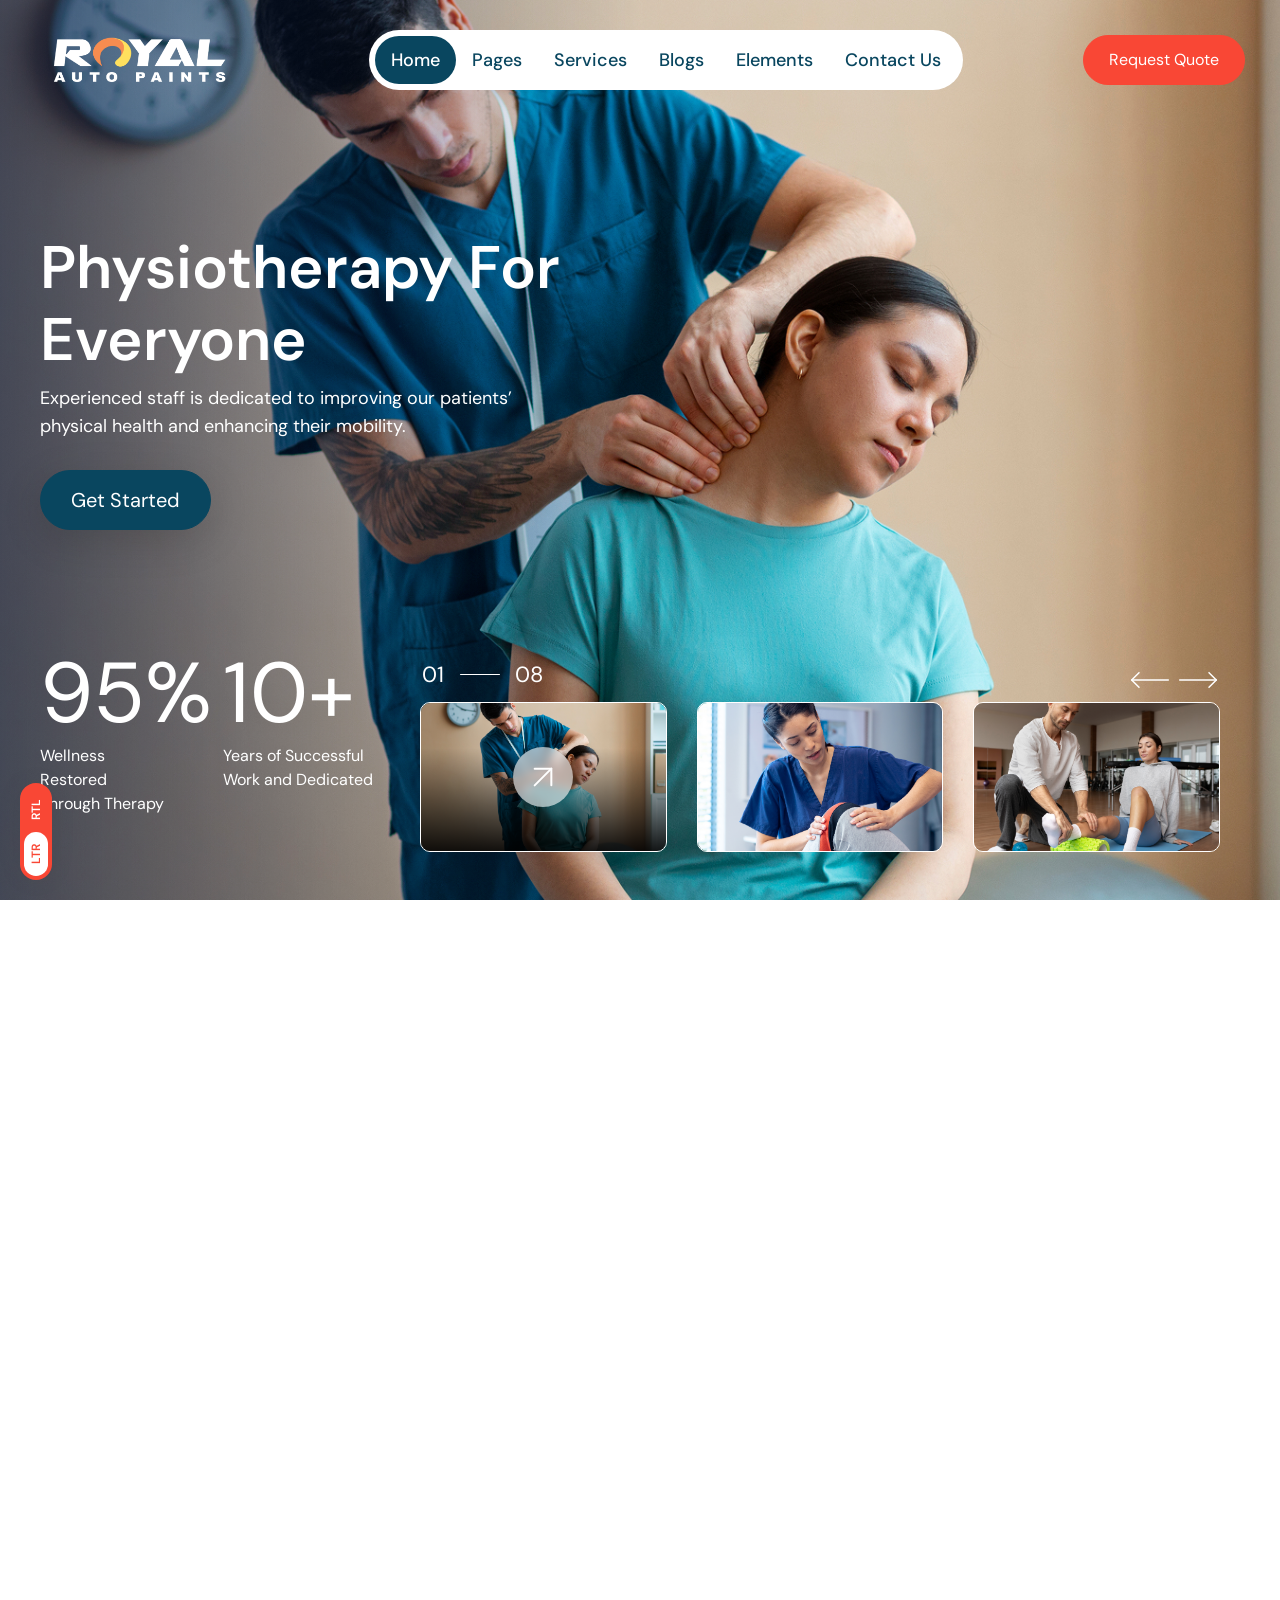
==== index.html @ b83e824a "1st" ====
<!DOCTYPE html><html lang="en" data-theme-color="skin-10"><head>

	<!-- Character Encoding -->
	<meta charset="utf-8">

	<!-- Responsive Design -->
	<meta name="viewport" content="width=device-width, initial-scale=1.0">

	<!-- Title -->
	<title>ClinicMaster - Physiotherapy &amp; Rehabilitation Tailwind CSS Template + RTL | DexignZone</title>

	<!-- SEO Meta Tags -->
	<meta name="description" content="ClinicMaster is a responsive Tailwind CSS template for physiotherapy clinics, rehabilitation centers, sports injury treatment and physical therapy websites. Includes RTL support, appointment booking, SEO optimization and modern UI.">
	<meta name="keywords" content="physiotherapy template, physical therapy website, rehabilitation clinic template, sports injury clinic, physiotherapist website, pain management website, orthopedic rehabilitation, manual therapy template, wellness clinic template, Tailwind CSS template, healthcare template, RTL template, Arabic website, Hebrew website, SEO friendly">
	<meta name="author" content="DexignZone">
	<meta name="robots" content="index, follow">

	<!-- CANONICAL URL -->
	<link rel="canonical" href="https://clinicmaster.dexignzone.com/tailwind/physiotherapy/index.html">

	<!-- FAVICONS ICON -->
	<link rel="icon" type="image/png" href="images/favicon.png">

	<meta property="og:title" content="ClinicMaster - Physiotherapy &amp; Rehabilitation Tailwind CSS Template + RTL | DexignZone">
	<meta property="og:description" content="ClinicMaster is a responsive Tailwind CSS template for physiotherapy clinics, rehabilitation centers, sports injury treatment and physical therapy websites. Includes RTL support, appointment booking, SEO optimization and modern UI.">
	<meta property="og:type" content="website">
	<meta property="og:image" content="images/social-image.png">
	<meta property="og:url" content="https://clinicmaster.dexignzone.com/tailwind/physiotherapy">
	<meta property="og:site_name" content="ClinicMaster">

	<!-- Twitter Card -->
	<meta name="twitter:card" content="summary_large_image">
	<meta name="twitter:title" content="ClinicMaster - Physiotherapy &amp; Rehabilitation Tailwind CSS Template + RTL | DexignZone">
	<meta name="twitter:description" content="ClinicMaster is a responsive Tailwind CSS template for physiotherapy clinics, rehabilitation centers, sports injury treatment and physical therapy websites. Includes RTL support, appointment booking, SEO optimization and modern UI.">
	<meta name="twitter:image" content="images/social-image.png">

	<!-- IE Compatibility -->
	<meta http-equiv="X-UA-Compatible" content="IE=edge">

	<meta name="format-detection" content="telephone=no">

	<link rel="stylesheet" type="text/css" href="css/all.min.css">
	<link rel="stylesheet" type="text/css" href="css/flaticon.css">
	<link rel="stylesheet" type="text/css" href="css/iconfont.css">
	<link rel="stylesheet" type="text/css" href="css/swiper-bundle.min.css">
	
<link rel="preconnect" href="https://fonts.googleapis.com">
	<link rel="preconnect" href="https://fonts.gstatic.com" crossorigin="">
	<link href="https://fonts.googleapis.com/css2?family=Poppins:ital,wght@0,100;0,200;0,300;0,400;0,500;0,600;0,700;0,800;0,900;1,100;1,200;1,300;1,400;1,500;1,600;1,700;1,800;1,900&amp;display=swap" rel="stylesheet">
	
	<!-- Custom Stylesheet -->
	<link rel="stylesheet" type="text/css" href="css/style.css">
	
</head>	
<body id="bg" data-typography="typography_1">
<div class="page-wraper">


	<div class="w-screen h-screen relative preloader">
		<div class="size-full text-center content-center fixed top-0 z-9999 ltr:left-0 rtl:right-0 bg-[#09465F] site-name">
			<span class="lg:text-8xl sm:text-6xl text-4xl font-extrabold text-white uppercase overflow-x-hidden tracking-wider">ROYAL AUTO PAINTS</span>
		</div>
		<div class="bg-transparent fixed top-0 ltr:left-0 rtl:right-0 size-full z-99999 flex preloader-gutters">
			<div class="w-[12.5%] h-full bg-transparent relative bar">
				<div class="absolute top-0 ltr:left-0 rtl:right-0 w-0 h-full bg-white inner-bar"></div>
			</div>
			<div class="w-[12.5%] h-full bg-transparent relative bar">
				<div class="absolute top-0 ltr:left-0 rtl:right-0 w-0 h-full bg-white inner-bar"></div>
			</div>
			<div class="w-[12.5%] h-full bg-transparent relative bar">
				<div class="absolute top-0 ltr:left-0 rtl:right-0 w-0 h-full bg-white inner-bar"></div>
			</div>
			<div class="w-[12.5%] h-full bg-transparent relative bar">
				<div class="absolute top-0 ltr:left-0 rtl:right-0 w-0 h-full bg-white inner-bar"></div>
			</div>
			<div class="w-[12.5%] h-full bg-transparent relative bar">
				<div class="absolute top-0 ltr:left-0 rtl:right-0 w-0 h-full bg-white inner-bar"></div>
			</div>
			<div class="w-[12.5%] h-full bg-transparent relative bar">
				<div class="absolute top-0 ltr:left-0 rtl:right-0 w-0 h-full bg-white inner-bar"></div>
			</div>
			<div class="w-[12.5%] h-full bg-transparent relative bar">
				<div class="absolute top-0 ltr:left-0 rtl:right-0 w-0 h-full bg-white inner-bar"></div>
			</div>
			<div class="w-[12.5%] h-full bg-transparent relative bar">
				<div class="absolute top-0 ltr:left-0 rtl:right-0 w-0 h-full bg-white inner-bar"></div>
			</div>
		</div>
		<div class="bg-[#09465F] fixed top-0 ltr:left-0 rtl:right-0 size-full z-999999 -translate-x-full preloader-overlay"></div>
	</div>

	<!-- Header Star -->
	<header class="site-header sticky-header-wrapper absolute! top-0 ltr:left-0 rtl:right-0 w-full z-999 2xxl:mt-7.5 lg:mt-5 mt-1.25">

		<div class="main-bar relative lg:text-heading text-secondary w-full">
			<div class="container-fluid flex items-center">

				<!-- Website Logo -->
				<div class="flex items-center align-middle xl:w-48 w-36 sm:h-20 h-15.25 xl:me-7.5 me-2 logo-dark">
					<a href="index.html" class="table-cell align-middle">
						<img src="images/royal_logo_white.png" alt="Royal Auto Paints Qatar" class="max-h-12 w-auto object-contain duration-500 block [.sticky-header-wrapper.is-fixed_&amp;]:hidden">
						<img src="images/royal_logo.png" alt="Royal Auto Paints Qatar" class="max-h-12 w-auto object-contain duration-500 [.sticky-header-wrapper.is-fixed_&amp;]:block hidden">
					</a>
				</div>

				<button class="xmenu-toggler lg:hidden float-end sm:mt-4.5 sm:mb-4 lg:ms-7 my-2.5 size-11 bg-white rounded-md relative cursor-pointer max-lg:order-1 max-lg:ms-auto" type="button">
					<span class="block absolute ltr:left-2.5 rtl:right-2.5 h-0.5 rounded-px bg-secondary duration-300 top-3.25 w-5.5"></span>
					<span class="block absolute ltr:left-2.5 rtl:right-2.5 h-0.5 rounded-px bg-secondary duration-0 top-5.5 w-6.25"></span>
					<span class="block absolute ltr:left-2.5 rtl:right-2.5 h-0.5 rounded-px bg-secondary duration-300 top-8 w-4"></span>
				</button>
				<div class="lg:hidden fixed top-0 ltr:left-0 rtl:right-0 bg-black size-full duration-300 z-999 opacity-0 visible pointer-events-none menu-close fade-overlay"></div>
				<div class="flex lg:basis-auto lg:mx-auto max-lg:flex-col lg:justify-center justify-start lg:items-center font-title max-lg:fixed max-lg:h-screen max-lg:px-5 max-lg:top-0 ltr:max-lg:-left-75 rtl:max-lg:-right-75 max-lg:z-9999 max-lg:w-72 max-lg:overflow-auto max-lg:duration-700 header-nav custom-scroll lg:rounded-9xl bg-white p-1.5">
					<div class="flex items-center relative z-9 py-6.25 lg:hidden w-40 h-15.25">
						<a href="index.html" class="table-cell align-middle">
							<img src="images/royal_logo.png" alt="Royal Auto Paints Qatar" class="max-h-11 w-auto object-contain duration-500">
						</a>
					</div>
					<ul class="lg:flex flex-wrap navbar-nav">
						<li class="lg:inline-block block max-lg:border-b max-lg:border-gray-200 group">
							<a class="lg:py-2.5 py-2 xl:px-4 lg:px-2 relative lg:inline-block block xl:text-lg text-2sm font-medium rounded-8xl lg:[a.active]:text-white lg:[a.active]:bg-primary active" href="../physiotherapy/index.html">
								<span class="inline-block leading-6.5">Home</span>
							</a>
						</li>
						<li class="lg:inline-block block max-lg:border-b max-lg:border-gray-200 relative group">
							<a class="lg:py-2.5 py-2 xl:px-4 lg:px-2 relative lg:inline-block block xl:text-lg text-2sm font-medium rounded-8xl lg:[a.active]:text-white lg:[a.active]:bg-primary" href="javascript:void(0);">
								<span class="inline-block leading-6.5">Pages</span>
								<i class="fas fa-chevron-right lg:!hidden !block size-7 !leading-7 text-center text-xs bg-secondary rounded text-white float-end"></i>
							</a>
							<ul class="lg:absolute bg-white block ltr:lg:left-0 rtl:lg:right-0 lg:py-5 max-lg:py-2.5 max-lg:border-t max-lg:border-gray-200 w-full lg:w-55 lg:opacity-0 lg:invisible lg:translate-y-10 z-10 mt-0 text-start duration-500 lg:group-hover:opacity-100 lg:group-hover:visible lg:group-hover:translate-y-0 max-lg:hidden sub-menu">
								<li class="relative">
									<a class="block relative text-sm text-gray-600 font-normal py-1.25 lg:px-7.5 duration-500 hover:text-primary" href="../physiotherapy/about-us.html"><span>About Us</span></a>
								</li>
								<li class="relative">
									<a class="block relative text-sm text-gray-600 font-normal py-1.25 lg:px-7.5 duration-500 hover:text-primary" href="../physiotherapy/appointment.html"><span>Appointment</span></a>
								</li>
								<li class="relative">
									<a class="block relative text-sm text-gray-600 font-normal py-1.25 lg:px-7.5 duration-500 hover:text-primary" href="../physiotherapy/testimonial.html"><span>Testimonial</span></a>
								</li>
								<li class="relative">
									<a class="block relative text-sm text-gray-600 font-normal py-1.25 lg:px-7.5 duration-500 hover:text-primary" href="../physiotherapy/team.html"><span>Team</span></a>
								</li>
								<li class="relative">
									<a class="block relative text-sm text-gray-600 font-normal py-1.25 lg:px-7.5 duration-500 hover:text-primary" href="../physiotherapy/faqs.html"><span>Faqs</span></a>
								</li>
								<li class="relative">
									<a class="block relative text-sm text-gray-600 font-normal py-1.25 lg:px-7.5 duration-500 hover:text-primary" href="../physiotherapy/error-404.html"><span>Error 404</span></a>
								</li>
								<li class="relative">
									<a class="block relative text-sm text-gray-600 font-normal py-1.25 lg:px-7.5 duration-500 hover:text-primary" href="../physiotherapy/coming-soon.html"><span>Coming Soon</span></a>
								</li>
								<li class="relative">
									<a class="block relative text-sm text-gray-600 font-normal py-1.25 lg:px-7.5 duration-500 hover:text-primary" href="../physiotherapy/under-construction.html"><span>Under Construction</span></a>
								</li>
							</ul>
						</li>
						<li class="lg:inline-block block max-lg:border-b max-lg:border-gray-200 relative group">
							<a class="lg:py-2.5 py-2 xl:px-4 lg:px-2 relative lg:inline-block block xl:text-lg text-2sm font-medium rounded-8xl lg:[a.active]:text-white lg:[a.active]:bg-primary" href="javascript:void(0);">
								<span class="inline-block leading-6.5">Services</span>
								<i class="fas fa-chevron-right lg:!hidden !block size-7 !leading-7 text-center text-xs bg-secondary rounded text-white float-end"></i>
							</a>
							<ul class="lg:absolute bg-white block ltr:lg:left-0 rtl:lg:right-0 lg:py-5 max-lg:py-2.5 max-lg:border-t max-lg:border-gray-200 w-full lg:w-55 lg:opacity-0 lg:invisible lg:translate-y-10 z-10 mt-0 text-start duration-500 lg:group-hover:opacity-100 lg:group-hover:visible lg:group-hover:translate-y-0 max-lg:hidden mega-menu">
								<li class="relative">
									<a class="block relative text-sm text-gray-600 font-normal py-1.25 lg:px-7.5 duration-500 hover:text-primary" href="../physiotherapy/services.html"><span>Services</span></a>
								</li>
								<li class="relative">
									<a class="block relative text-sm text-gray-600 font-normal py-1.25 lg:px-7.5 duration-500 hover:text-primary" href="../physiotherapy/service-detail.html"><span>Services Detail</span></a>
								</li>
							</ul>
						</li>
						<li class="lg:inline-block block max-lg:border-b max-lg:border-gray-200 relative group">
							<a class="lg:py-2.5 py-2 xl:px-4 lg:px-2 relative lg:inline-block block xl:text-lg text-2sm font-medium rounded-8xl lg:[a.active]:text-white lg:[a.active]:bg-primary" href="javascript:void(0);">
								<span class="inline-block leading-6.5">Blogs</span>
								<i class="fas fa-chevron-right lg:!hidden !block size-7 !leading-7 text-center text-xs bg-secondary rounded text-white float-end"></i>
							</a>
							<ul class="lg:absolute bg-white block ltr:lg:left-0 rtl:lg:right-0 lg:py-5 max-lg:py-2.5 max-lg:border-t max-lg:border-gray-200 w-full lg:w-55 lg:opacity-0 lg:invisible lg:translate-y-10 z-10 mt-0 text-start duration-500 lg:group-hover:opacity-100 lg:group-hover:visible lg:group-hover:translate-y-0 max-lg:hidden sub-menu">
								<li class="relative">
									<a class="block relative text-sm text-gray-600 font-normal py-1.25 lg:px-7.5 duration-500 hover:text-primary" href="../physiotherapy/blog-grid.html"><span>Blog Grid</span></a>
								</li>
								<li class="relative">
									<a class="block relative text-sm text-gray-600 font-normal py-1.25 lg:px-7.5 duration-500 hover:text-primary" href="../physiotherapy/blog-list-sidebar.html"><span>Blog List Sidebar</span></a>
								</li>
								<li class="relative">
									<a class="block relative text-sm text-gray-600 font-normal py-1.25 lg:px-7.5 duration-500 hover:text-primary" href="../physiotherapy/blog-details.html"><span>Blog Details</span></a>
								</li>
								<li class="group/second relative sub-menu-down"><a class="block relative text-sm text-gray-600 font-normal py-1.25 lg:px-7.5 duration-500 hover:text-primary after:content-['\f054'] after:inline-block after:font-black after:font-['Font_Awesome_5_Free'] after:text-tiny after:float-end after:duration-500 max-lg:after:size-7 max-lg:after:leading-7 max-lg:after:text-center max-lg:after:text-xs max-lg:after:rounded max-lg:after:bg-secondary max-lg:after:text-white" href="javascript:void(0);"><span>Post Layout </span></a>
									<ul class="bg-white lg:py-5 lg:w-55 ltr:2xl:left-55 rtl:2xl:right-55 ltr:lg:-left-55 rtl:lg:-right-55 lg:top-0 lg:absolute lg:opacity-0 lg:invisible lg:translate-y-10 z-10 mt-0 text-start duration-500 lg:group-hover/second:opacity-100 lg:group-hover/second:visible lg:group-hover/second:translate-y-0 max-lg:hidden max-lg:ps-5 sub-menu">						
										<li class="relative"><a class="block relative text-sm text-gray-600 font-normal py-1.25 lg:px-7.5 duration-500 hover:text-primary" href="../physiotherapy/standard-post.html"><span>Standard Post</span> </a></li>
										<li class="relative"><a class="block relative text-sm text-gray-600 font-normal py-1.25 lg:px-7.5 duration-500 hover:text-primary" href="../physiotherapy/gutenberg-post.html"><span>Gutenberg Post</span> </a></li>
										<li class="relative"><a class="block relative text-sm text-gray-600 font-normal py-1.25 lg:px-7.5 duration-500 hover:text-primary" href="../physiotherapy/corner-post.html"><span>Corner Post</span> </a></li>
										<li class="relative"><a class="block relative text-sm text-gray-600 font-normal py-1.25 lg:px-7.5 duration-500 hover:text-primary" href="../physiotherapy/header-image.html"><span>Header Image</span> </a></li>
										<li class="relative"><a class="block relative text-sm text-gray-600 font-normal py-1.25 lg:px-7.5 duration-500 hover:text-primary" href="../physiotherapy/post-gallery.html"><span> Post Gallery </span> </a></li>
										<li class="relative"><a class="block relative text-sm text-gray-600 font-normal py-1.25 lg:px-7.5 duration-500 hover:text-primary" href="../physiotherapy/link-post.html"><span>Link Post</span> </a></li>
										<li class="relative"><a class="block relative text-sm text-gray-600 font-normal py-1.25 lg:px-7.5 duration-500 hover:text-primary" href="../physiotherapy/video-post.html"><span>Video Post</span> </a></li>
										<li class="relative"><a class="block relative text-sm text-gray-600 font-normal py-1.25 lg:px-7.5 duration-500 hover:text-primary" href="../physiotherapy/audio-post.html"><span>Audio Post</span> </a></li>
										<li class="relative"><a class="block relative text-sm text-gray-600 font-normal py-1.25 lg:px-7.5 duration-500 hover:text-primary" href="../physiotherapy/post-slider.html"><span>Post Slider </span> </a></li>
									</ul>
								</li>
							</ul>
						</li>
						<li class="lg:inline-block block max-lg:border-b max-lg:border-gray-200 group">
							<a class="lg:py-2.5 py-2 xl:px-4 lg:px-2 relative lg:inline-block block xl:text-lg text-2sm font-medium rounded-8xl lg:[a.active]:text-white lg:[a.active]:bg-primary" href="javascript:void(0);">
								<span class="inline-block leading-6.5">Elements</span>
								<i class="fas fa-chevron-right lg:!hidden !block size-7 !leading-7 rounded text-center text-xs bg-secondary text-white float-end"></i>
							</a>
							<div class="lg:absolute bg-white block ltr:lg:left-1/2 rtl:lg:right-1/2 lg:-translate-x-1/2 rtl:lg:translate-x-1/2 ltr:lg:right-0 rtl:lg:left-0 lg:py-12 2xxl:px-[calc((100vw_-_1320px)_/_2_+_15px)] xl:px-7.5 lg:-mx-2 max-lg:py-2.5 max-lg:border-t max-lg:border-gray-200 lg:w-screen lg:max-w-screen w-auto max-w-full lg:opacity-0 lg:invisible lg:translate-y-10 z-10 mt-0 text-start lg:overflow-y-auto lg:h-auto lg:max-h-[calc(100vh-80px)] duration-500 lg:group-hover:opacity-100 lg:group-hover:visible lg:group-hover:translate-y-0 max-lg:hidden mega-menu">
								<ul class="lg:flex flex-wrap -mx-3.75">
									<li class="lg:min-w-80 px-4 flex-1 relative">
										<span class="text-black block text-base font-semibold pb-2.5 font-title max-lg:hidden">Element</span>
										<ul class="lg:mb-4">
											<li class="relative group/second">
												<a class="block relative text-sm text-gray-600 font-normal py-1.25 duration-500 hover:text-primary" href="../physiotherapy-elements/shortcode-buttons.html">Buttons</a>
											</li>
											<li class="relative group/second">
												<a class="block relative text-sm text-gray-600 font-normal py-1.25 duration-500 hover:text-primary" href="../physiotherapy-elements/shortcode-icon-box.html">Icon Box Styles <span class="text-tiny py-0.5 px-1 font-medium rounded bg-red-600/10 text-red-600 ms-1"><i class="fa-solid fa-circle text-[7px] -translate-y-0.5 me-0.5"></i> HOT</span></a>
											</li>
											<li class="relative group/second">
												<a class="block relative text-sm text-gray-600 font-normal py-1.25 duration-500 hover:text-primary" href="../physiotherapy-elements/shortcode-pricing-table.html">Pricing Table</a>
											</li>
											<li class="relative group/second">
												<a class="block relative text-sm text-gray-600 font-normal py-1.25 duration-500 hover:text-primary" href="../physiotherapy-elements/shortcode-tabs.html">Tabs</a>
											</li>
											<li class="relative group/second">
												<a class="block relative text-sm text-gray-600 font-normal py-1.25 duration-500 hover:text-primary" href="../physiotherapy-elements/shortcode-teams.html">Teams</a>
											</li>
										</ul>
									</li>
									<li class="lg:min-w-80 px-4 flex-1 relative">
										<span class="text-black block text-base font-semibold pb-2.5 font-title max-lg:hidden">Element</span>
										<ul class="lg:mb-4">			
											<li class="relative group/second">
												<a class="block relative text-sm text-gray-600 font-normal py-1.25 duration-500 hover:text-primary" href="../physiotherapy-elements/shortcode-counters.html">Counters</a>
											</li>
											<li class="relative group/second">
												<a class="block relative text-sm text-gray-600 font-normal py-1.25 duration-500 hover:text-primary" href="../physiotherapy-elements/shortcode-accordions.html">Accordions</a>
											</li>
											<li class="relative group/second">
												<a class="block relative text-sm text-gray-600 font-normal py-1.25 duration-500 hover:text-primary" href="../physiotherapy-elements/shortcode-image-effect.html">Image Effects<span class="text-tiny py-0.5 px-1 font-medium rounded bg-red-600/10 text-red-600 ms-1"><i class="fa-solid fa-circle text-[7px] -translate-y-0.5 me-0.5"></i> HOT</span></a>
											</li>
											<li class="relative group/second">
												<a class="block relative text-sm text-gray-600 font-normal py-1.25 duration-500 hover:text-primary" href="../physiotherapy-elements/shortcode-testimonials.html">Testimonials</a>
											</li>
											<li class="relative group/second">
												<a class="block relative text-sm text-gray-600 font-normal py-1.25 duration-500 hover:text-primary" href="../physiotherapy-elements/shortcode-pagination.html">Pagination</a>
											</li>
										</ul>
									</li>
									<li class="lg:min-w-80 px-4 flex-1 relative">
										<span class="text-black block text-base font-semibold pb-2.5 font-title max-lg:hidden">Element</span>
										<ul class="lg:mb-4">
											<li class="relative group/second">
												<a class="block relative text-sm text-gray-600 font-normal py-1.25 duration-500 hover:text-primary" href="../physiotherapy-elements/shortcode-shop-widgets.html">Shop Widgets</a>
											</li>
											<li class="relative group/second">
												<a class="block relative text-sm text-gray-600 font-normal py-1.25 duration-500 hover:text-primary" href="../physiotherapy-elements/shortcode-form.html">Form Wizards</a>
											</li>
											<li class="relative group/second">
												<a class="block relative text-sm text-gray-600 font-normal py-1.25 duration-500 hover:text-primary" href="../physiotherapy-elements/shortcode-alert.html">Alert Box</a>
											</li>
											<li class="relative group/second">
												<a class="block relative text-sm text-gray-600 font-normal py-1.25 duration-500 hover:text-primary" href="../physiotherapy-elements/shortcode-list.html">List Group</a>
											</li>
										</ul>
									</li>
									<li class="lg:min-w-80 px-4 flex-1 relative">
										<span class="text-black block text-base font-semibold pb-2.5 font-title max-lg:hidden">Element</span>
										<ul class="lg:mb-4">
											<li class="relative group/second">
												<a class="block relative text-sm text-gray-600 font-normal py-1.25 duration-500 hover:text-primary" href="../physiotherapy-elements/shortcode-swiper.html">Swiper Sliders</a>
											</li>
											<li class="relative group/second">
												<a class="block relative text-sm text-gray-600 font-normal py-1.25 duration-500 hover:text-primary" href="../physiotherapy-elements/shortcode-gallery.html">Gallery Filters
													<span class="ms-2 text-red-600 animate-badgeZoom inline-block">
														<i class="fa-solid fa-fire-flame-curved"></i>
													</span>
												</a>
											</li>
											<li class="relative group/second">
												<a class="block relative text-sm text-gray-600 font-normal py-1.25 duration-500 hover:text-primary" href="../physiotherapy-elements/shortcode-widgets.html">Widgets</a>
											</li>
											<li class="relative group/second">
												<a class="block relative text-sm text-gray-600 font-normal py-1.25 duration-500 hover:text-primary" href="../physiotherapy-elements/shortcode-blogs.html">Blogs</a>
											</li>
										</ul>
									</li>
								</ul>
								<span class="text-black flex items-center gap-2 text-xl font-semibold font-title max-lg:hidden text-center my-6 relative after:flex-1 after:h-px after:bg-black after:opacity-15 before:flex-1 before:h-px before:bg-black before:opacity-15"> Tailwind Special Elements </span>
								<ul class="lg:flex flex-wrap -mx-3.75">
									<li class="lg:min-w-80 px-4 flex-1 relative">
										<span class="text-black block text-base font-semibold pb-2.5 font-title max-lg:hidden">Elements
											<span class="ms-2 animate-badgeZoom inline-block">
												<img src="images/tailwind.svg" alt="">
											</span>
										</span>
										<ul class="lg:mb-4">
											<li class="relative group/second">
												<a class="block relative text-sm text-gray-600 font-normal py-1.25 duration-500 hover:text-primary" href="../physiotherapy-elements/shortcode-heroes.html">Hero Sections</a>
											</li>
											<li class="relative group/second">
												<a class="block relative text-sm text-gray-600 font-normal py-1.25 duration-500 hover:text-primary" href="../physiotherapy-elements/shortcode-feature.html">Feature Sections</a>
											</li>
											<li class="relative group/second">
												<a class="block relative text-sm text-gray-600 font-normal py-1.25 duration-500 hover:text-primary" href="../physiotherapy-elements/shortcode-cta.html">CTA Sections</a>
											</li>
											<li class="relative group/second">
												<a class="block relative text-sm text-gray-600 font-normal py-1.25 duration-500 hover:text-primary" href="../physiotherapy-elements/shortcode-product-lists.html">Product Lists</a>
											</li>
											<li class="relative group/second">
												<a class="block relative text-sm text-gray-600 font-normal py-1.25 duration-500 hover:text-primary" href="../physiotherapy-elements/shortcode-pricing-section.html">Pricing Sections</a>
											</li>
											<li class="relative group/second">
												<a class="block relative text-sm text-gray-600 font-normal py-1.25 duration-500 hover:text-primary" href="../physiotherapy-elements/shortcode-sign-in-and-registration.html">Sign-in and Registration</a>
											</li>
										</ul>
									</li>
									<li class="lg:min-w-80 px-4 flex-1 relative">
										<span class="text-black block text-base font-semibold pb-2.5 font-title max-lg:hidden">Elements
											<span class="ms-2 animate-badgeZoom inline-block">
												<img src="images/tailwind.svg" alt="">
											</span>
										</span>
										<ul class="lg:mb-4">
											<li class="relative group/second">
												<a class="block relative text-sm text-gray-600 font-normal py-1.25 duration-500 hover:text-primary" href="../physiotherapy-elements/shortcode-header-section.html">Header Sections</a>
											</li>
											<li class="relative group/second">
												<a class="block relative text-sm text-gray-600 font-normal py-1.25 duration-500 hover:text-primary" href="../physiotherapy-elements/shortcode-newsletter.html">Newsletter Sections</a>
											</li>
											<li class="relative group/second">
												<a class="block relative text-sm text-gray-600 font-normal py-1.25 duration-500 hover:text-primary" href="../physiotherapy-elements/shortcode-stats.html">Stats</a>
											</li>
											<li class="relative group/second">
												<a class="block relative text-sm text-gray-600 font-normal py-1.25 duration-500 hover:text-primary" href="../physiotherapy-elements/shortcode-testimonials.html">Testimonials</a>
											</li>
											<li class="relative group/second">
												<a class="block relative text-sm text-gray-600 font-normal py-1.25 duration-500 hover:text-primary" href="../physiotherapy-elements/shortcode-blog-section.html">Blog Sections</a>
											</li>
											<li class="relative group/second">
												<a class="block relative text-sm text-gray-600 font-normal py-1.25 duration-500 hover:text-primary" href="../physiotherapy-elements/shortcode-stacked-layouts.html">Stacked Layouts</a>
											</li>
										</ul>
									</li>
									<li class="lg:min-w-80 px-4 flex-1 relative">
										<span class="text-black block text-base font-semibold pb-2.5 font-title max-lg:hidden">Elements
											<span class="ms-2 animate-badgeZoom inline-block">
												<img src="images/tailwind.svg" alt="">
											</span>
										</span>
										<ul class="lg:mb-4">
											<li class="relative group/second">
												<a class="block relative text-sm text-gray-600 font-normal py-1.25 duration-500 hover:text-primary" href="../physiotherapy-elements/shortcode-contact-section.html">Contact Sections</a>
											</li>
											<li class="relative group/second">
												<a class="block relative text-sm text-gray-600 font-normal py-1.25 duration-500 hover:text-primary" href="../physiotherapy-elements/shortcode-content-section.html">Content Sections</a>
											</li>
											<li class="relative group/second">
												<a class="block relative text-sm text-gray-600 font-normal py-1.25 duration-500 hover:text-primary" href="../physiotherapy-elements/shortcode-logo-clouds.html">Logo Clouds</a>
											</li>
											<li class="relative group/second">
												<a class="block relative text-sm text-gray-600 font-normal py-1.25 duration-500 hover:text-primary" href="../physiotherapy-elements/shortcode-promo.html">Promo Sections</a>
											</li>
											<li class="relative group/second">
												<a class="block relative text-sm text-gray-600 font-normal py-1.25 duration-500 hover:text-primary" href="../physiotherapy-elements/shortcode-category-previews.html">Category Previews</a>
											</li>
											<li class="relative group/second">
												<a class="block relative text-sm text-gray-600 font-normal py-1.25 duration-500 hover:text-primary" href="../physiotherapy-elements/shortcode-bento-grids.html">Bento Grids</a>
											</li>
										</ul>
									</li>
									<li class="lg:min-w-80 px-4 flex-1 relative">
										<span class="text-black block text-base font-semibold pb-2.5 font-title max-lg:hidden">Elements
											<span class="ms-2 animate-badgeZoom inline-block">
												<img src="images/tailwind.svg" alt="">
											</span>
										</span>
										<ul class="lg:mb-4">
											<li class="relative group/second">
												<a class="block relative text-sm text-gray-600 font-normal py-1.25 duration-500 hover:text-primary" href="../physiotherapy-elements/shortcode-product-features.html">Product Features</a>
											</li>
											<li class="relative group/second">
												<a class="block relative text-sm text-gray-600 font-normal py-1.25 duration-500 hover:text-primary" href="../physiotherapy-elements/shortcode-product-overviews.html">Product Overviews</a>
											</li>
											<li class="relative group/second">
												<a class="block relative text-sm text-gray-600 font-normal py-1.25 duration-500 hover:text-primary" href="../physiotherapy-elements/shortcode-avatars.html">Avatars</a>
											</li>
											<li class="relative group/second">
												<a class="block relative text-sm text-gray-600 font-normal py-1.25 duration-500 hover:text-primary" href="../physiotherapy-elements/shortcode-badges.html">Badges</a>
											</li>
											<li class="relative group/second">
												<a class="block relative text-sm text-gray-600 font-normal py-1.25 duration-500 hover:text-primary" href="../physiotherapy-elements/shortcode-404-pages.html">404 Pages</a>
											</li>
										</ul>
									</li>
								</ul>
							</div>
						</li>
						<li class="lg:inline-block block max-lg:border-b max-lg:border-gray-200 relative group">
							<a class="lg:py-2.5 py-2 xl:px-4 lg:px-2 relative lg:inline-block block xl:text-lg text-2sm font-medium rounded-8xl lg:[a.active]:text-white lg:[a.active]:bg-primary" href="../physiotherapy/contact-us.html">
								<span class="inline-block leading-6.5">Contact Us</span>
							</a>
						</li>
					</ul>
					<div class="lg:hidden block max-lg:p-5 text-center mt-auto">
						<ul>
							<li class="inline-block mx-0.5">
								<a class="size-10 !leading-10 border border-black/10 text-center text-primary fab fa-facebook-f" target="_blank" href="https://www.facebook.com/dexignzone"></a>
							</li>
							<li class="inline-block mx-0.5">
								<a class="size-10 !leading-10 border border-black/10 text-center text-primary fa-brands fa-x-twitter" target="_blank" href="https://twitter.com/dexignzones"></a>
							</li>
							<li class="inline-block mx-0.5">
								<a class="size-10 !leading-10 border border-black/10 text-center text-primary fab fa-linkedin-in" target="_blank" href="https://www.linkedin.com/showcase/3686700/admin/"></a>
							</li>
							<li class="inline-block mx-0.5">
								<a class="size-10 !leading-10 border border-black/10 text-center text-primary fab fa-instagram" target="_blank" href="https://www.instagram.com/dexignzone/"></a>
							</li>
						</ul>
					</div>
				</div>
				<div class="extra-nav flex items-center h-20 3xl:ps-7.5 max-sm:w-full max-sm:bg-white max-sm:fixed max-sm:-bottom-20 ltr:max-sm:left-0 rtl:max-sm:right-0 max-sm:px-5 max-sm:shadow-3 max-sm:h-15 max-sm:duration-500 [.extra-nav.active]:bottom-0 [.extra-nav.bottom-end]:-bottom-20">
					<div class="flex items-center w-full">						
						<ul class="lg:ms-5 sm:ms-3.75 flex items-center gap-11.25 w-full justify-between">
							<li class="inline-block max-xl:hidden max-sm:!block">
								<a target="_blank" href="https://wa.me/97450395741?text=Hello%20Royal%20Auto%20Paints,%20I%20would%20like%20to%20inquire%20about%20your%20automotive%20refinish%20products" class="btn btn-secondary btn-hover max-md:!text-sm max-md:!py-2.5 max-md:!px-4.5 max-md:!rounded-2lg font-medium">
									Request Quote
								</a>
							</li>
						</ul>
					</div>
				</div>
				<div class="fixed -top-full ltr:left-0 rtl:right-0 size-full bg-white/80 z-999 flex items-center justify-center p-8 duration-500 xmenu-search" id="searchOverlay4">
					<form class="w-full" action="#">
						<div class="relative max-w-3xl w-3xl mx-auto">
							<input name="search" value="" type="text" class="h-14 py-4 px-5 border border-white/20 text-white w-full outline-none duration-300 focus:border-primary" placeholder="Type to search">
							<button type="button" class="absolute ltr:right-0 rtl:left-0 top-1/2 -translate-y-1/2 h-full w-10 flex items-center"><i class="fa fa-search text-base text-white"></i></button>
						</div>
						<button type="button" class="absolute ltr:right-8 rtl:left-8 top-8 text-white text-xl opacity-80 size-8 cursor-pointer search-remove"><i class="fa fa-close"></i></button>
					</form>
				</div>
			</div>
		</div>

	</header>


	<div id="offcanvas-right" class="fixed top-0 ltr:right-0 rtl:left-0 z-9999999 h-screen overflow-y-auto transition-transform ltr:translate-x-full rtl:-translate-x-full bg-white sm:w-100 w-88 custom-scroll">
		<div class="flex items-center justify-between p-4">
			<button type="button" class="text-xl" data-drawer-hide="offcanvas-right">
				<i class="fa-solid fa-xmark"></i>
			</button>
		</div>
		<div class="p-7.5 grow overflow-y-auto">
			<div class="mb-8.75">
				<div class="w-40 mb-5">
					<a href="../physiotherapy/index.html"><img src="images/logo.svg" alt="/"></a>
				</div>
				<p>ClinicMaster is a modern and responsive Tailwind HTML template designed for health and medical websites. Ideal for clinics, hospitals, and healthcare professionals seeking a professional online presence with an elegant and user-friendly design.</p>
			</div>
			
			<div class="mb-8.75">
				<div class="mb-3.75">
					<h4 class="text-xl mb-0">Contact Us</h4>
				</div>
				<ul class="list-check">
					<li class="relative p-1.25 ps-7.5 text-base before:absolute ltr:before:left-0 rtl:before:right-0 before:font-black before:content-['\f109'] before:font-['flaticon'] before:text-primary before:top-2">785 15h Street, Office 478 Berlin, De 81566</li>
					<li class="relative p-1.25 ps-7.5 text-base before:absolute ltr:before:left-0 rtl:before:right-0 before:font-black before:content-['\f109'] before:font-['flaticon'] before:text-primary before:top-2"><a href="/cdn-cgi/l/email-protection#46232b272f2a0622292b272f286825292b" class="text-body"><span class="__cf_email__" data-cfemail="30555d51595c70545f5d51595e1e535f5d">[email&nbsp;protected]</span></a></li>
					<li class="relative p-1.25 ps-7.5 text-base before:absolute ltr:before:left-0 rtl:before:right-0 before:font-black before:content-['\f109'] before:font-['flaticon'] before:text-primary before:top-2"><a href="tel:+11234567890" class="text-body">+1 123 456 7890</a></li>
				</ul>
			</div>
			
			<div class="mb-8.75">
				<div class="mb-3.75">
					<h4 class="text-xl mb-0">Newsletter</h4>
				</div>
				<form class="dzSubscribe style-2" action="../assets10/script/mailchimp.php" method="post">
					<div class="dzSubscribeMsg"></div>
					<div class="form-group">
						<div class="relative flex flex-wrap items-stretch w-full">
							<input name="dzEmail" required="required" type="email" class="relative flex-1 w-[1%] h-15 text-bodycolor border-b-2 border-[#DAE2F2] text-base pe-15 py-3.75 z-0 placeholder:text-bodycolor" placeholder="Your Email Address">
							<div class="absolute ltr:right-1.25 rtl:left-1.25 top-1/2 -translate-y-1/2 z-1">
								<button name="submit" value="Submit" type="submit" class="text-primary p-2 cursor-pointer">
									<i class="fa-solid fa-paper-plane"></i>
								</button>
							</div>
						</div>
					</div>
				</form>
			</div>
			
			<div class="mb-8.75">
				<div class="mb-3.75">
					<h4 class="text-xl mb-0">Follow Us</h4>
				</div>
				<div class="flex">
					<ul class="flex">
						<li class="inline-block me-1.25">
							<a href="https://www.linkedin.com/showcase/dexignzone" target="_blank" class=" size-11 leading-[44px] text-center text-sm block rounded-full bg-light text-primary hover:text-white hover:bg-primary">
								<i class="fa-brands fa-linkedin"></i>
							</a>
						</li>
						<li class="inline-block me-1.25">
							<a href="https://www.instagram.com/dexignzone/" target="_blank" class=" size-11 leading-[44px] text-center text-sm block rounded-full bg-light text-primary hover:text-white hover:bg-primary">
								<i class="fa-brands fa-instagram"></i>
							</a>
						</li>
						<li class="inline-block me-1.25">
							<a href="https://www.facebook.com/dexignzone" target="_blank" class=" size-11 leading-[44px] text-center text-sm block rounded-full bg-light text-primary hover:text-white hover:bg-primary">
								<i class="fa-brands fa-facebook-f"></i>
							</a>
						</li>
						<li class="inline-block me-1.25">
							<a href="https://x.com/dexignzones" target="_blank" class=" size-11 leading-[44px] text-center text-sm block rounded-full bg-light text-primary hover:text-white hover:bg-primary">
								<i class="fa-brands fa-x-twitter"></i>
							</a>
						</li>
						<li class="inline-block me-1.25">
							<a href="https://www.youtube.com/@dexignzone" target="_blank" class=" size-11 leading-[44px] text-center text-sm block rounded-full bg-light text-primary hover:text-white hover:bg-primary">
								<i class="fa-brands fa-youtube"></i>
							</a>
						</li>
					</ul>
				</div>
			</div>
		</div>
	</div>

	<!-- Header End -->

	<div id="smooth-wrapper">
		<div id="smooth-content">
			<main class="page-content">

				<div class="relative z-1 overflow-hidden lg:min-h-220 lg:h-screen lg:max-h-500 after:bg-linear-(--banner-4-gradient) after:absolute after:inset-0 after:z-0 lg:after:w-1/2 after:w-full">
					<div class="hero-effect-container absolute inset-0 z--1 pointer-events-none"></div>
					<div style="--swiper-navigation-color: #fff; --swiper-pagination-color: #fff" class="swiper hero-banner-swiper h-full">
						<div class="swiper-wrapper">
							<div class="swiper-slide !opacity-0 duration-500 [.swiper-slide.swiper-slide-active]:!opacity-100" data-img1="images/hero-banner/banner-1.jpg" data-img2="images/hero-banner/banner-1.jpg">
								<div class="max-w-390 mx-auto h-full 3xl:px-0 lg:px-10 px-5">
									<div class="h-full relative z-9">
										<div class="row items-center h-full">
											<div class="md:w-1/2 w-full h-full flex flex-col md:pb-21 pb-10 pt-30">
												<div class="my-auto py-5 2xl:pe-25">
													<h1 class="2xxl:text-8xxl xl:text-6xl lg:text-5xxl sm:text-4xxl text-4xl !text-white headline wow fadeInUp" data-wow-delay="0.2s" data-wow-duration="0.8s">Physiotherapy For Everyone</h1>
													<p class="text-white sm:text-lg text-base mb-7.5 font-normal max-w-125">Experienced staff is dedicated to improving our patients’ physical health and enhancing their mobility.</p>
													<a href="appointment.html" class="btn btn-primary btn-lg !text-xl !font-normal !py-3.75 !px-7.5 shadow-btn2 btn-hover wow fadeInUp" data-wow-delay="0.6s" data-wow-duration="0.8s" style="visibility: visible; animation-duration: 0.8s; animation-delay: 0.6s; animation-name: fadeInUp;">
														Get Started 
													</a>
												</div>
												<div class="row">
													<div class="xl:w-1/4 lg:w-1/3 w-1/2">
														<div>
															<span class="xl:text-8xxl sm:text-6xl text-3xxl font-normal text-white">
																<span class="value" data-value="95">95</span>%
															</span>
															<h3 class="lg:text-base text-sm font-normal mb-0 text-white">Wellness Restored
																<br> Through Therapy</h3>
														</div>
													</div>
													<div class="xl:w-1/3 lg:w-1/2 w-1/2">
														<div class="lg:ps-7.5">
															<span class="xl:text-8xxl sm:text-6xl text-3xxl font-normal text-white">
																<span class="value" data-value="10">10</span>+
															</span>
															<h3 class="lg:text-base text-sm font-normal mb-0 text-white">Years of Successful
																<br> Work and Dedicated</h3>
														</div>
													</div>
												</div>
											</div>
										</div>
									</div>
								</div>
							</div>
							<div class="swiper-slide !opacity-0 duration-500 [.swiper-slide.swiper-slide-active]:!opacity-100" data-img1="images/hero-banner/banner-2.jpg" data-img2="images/hero-banner/banner-2.jpg">
								<div class="max-w-390 mx-auto h-full 3xl:px-0 lg:px-10 px-5">
									<div class="h-full relative z-9">
										<div class="row items-center h-full">
											<div class="md:w-1/2 w-full h-full flex flex-col md:pb-21 pb-10 pt-30">
												<div class="my-auto  py-5">
													<h1 class="2xxl:text-8xxl xl:text-6xl lg:text-5xxl sm:text-4xxl text-4xl !text-white headline wow fadeInUp" data-wow-delay="0.2s" data-wow-duration="0.8s">Care Through Physiotherapy</h1>
													<p class="text-white sm:text-lg text-base mb-7.5 font-normal max-w-125">Experienced staff is dedicated to improving our patients’ physical health and enhancing their mobility.</p>
													<a href="appointment.html" class="btn btn-primary btn-lg !text-xl !font-normal !py-3.75 !px-7.5 shadow-btn2 btn-hover wow fadeInUp" data-wow-delay="0.6s" data-wow-duration="0.8s" style="visibility: visible; animation-duration: 0.8s; animation-delay: 0.6s; animation-name: fadeInUp;">
														Get Started 
													</a>
												</div>
												<div class="row">
													<div class="xl:w-1/4 lg:w-1/3 w-1/2">
														<div class="">
															<span class="xl:text-8xxl sm:text-6xl text-3xxl font-normal text-white">
																<span class="value" data-value="95">95</span>%
															</span>
															<h3 class="lg:text-base text-sm font-normal mb-0 text-white">Wellness Restored
																<br> Through Therapy</h3>
														</div>
													</div>
													<div class="xl:w-1/3 lg:w-1/2 w-1/2">
														<div class="lg:ps-7.5">
															<span class="xl:text-8xxl sm:text-6xl text-3xxl font-normal text-white">
																<span class="value" data-value="10">10</span>+
															</span>
															<h3 class="lg:text-base text-sm font-normal mb-0 text-white">Years of Successful
																<br> Work and Dedicated</h3>
														</div>
													</div>
												</div>
											</div>
										</div>
									</div>
								</div>
							</div>
							<div class="swiper-slide !opacity-0 duration-500 [.swiper-slide.swiper-slide-active]:!opacity-100" data-img1="images/hero-banner/banner-3.jpg" data-img2="images/hero-banner/banner-3.jpg">
								<div class="max-w-390 mx-auto h-full 3xl:px-0 lg:px-10 px-5">
									<div class="h-full relative z-9">
										<div class="row items-center h-full">
											<div class="md:w-1/2 w-full h-full flex flex-col md:pb-21 pb-10 pt-30">
												<div class="my-auto py-5 2xl:pe-25">
													<h1 class="2xxl:text-8xxl xl:text-6xl lg:text-5xxl sm:text-4xxl text-4xl !text-white headline wow fadeInUp" data-wow-delay="0.2s" data-wow-duration="0.8s">Your Path to Better Movement</h1>
													<p class="text-white sm:text-lg text-base mb-7.5 font-normal max-w-125">Experienced staff is dedicated to improving our patients’ physical health and enhancing their mobility.</p>
													<a href="appointment.html" class="btn btn-primary btn-lg !text-xl !font-normal !py-3.75 !px-7.5 shadow-btn2 btn-hover wow fadeInUp" data-wow-delay="0.6s" data-wow-duration="0.8s" style="visibility: visible; animation-duration: 0.8s; animation-delay: 0.6s; animation-name: fadeInUp;">
														Get Started 
													</a>
												</div>
												<div class="row">
													<div class="xl:w-1/4 lg:w-1/3 w-1/2">
														<div class="">
															<span class="xl:text-8xxl sm:text-6xl text-3xxl font-normal text-white">
																<span class="value" data-value="95">95</span>%
															</span>
															<h3 class="lg:text-base text-sm font-normal mb-0 text-white">Wellness Restored
																<br> Through Therapy</h3>
														</div>
													</div>
													<div class="xl:w-1/3 lg:w-1/2 w-1/2">
														<div class="lg:ps-7.5">
															<span class="xl:text-8xxl sm:text-6xl text-3xxl font-normal text-white">
																<span class="value" data-value="10">10</span>+
															</span>
															<h3 class="lg:text-base text-sm font-normal mb-0 text-white">Years of Successful
																<br> Work and Dedicated</h3>
														</div>
													</div>
												</div>
											</div>
										</div>
									</div>
								</div>
							</div>
							<div class="swiper-slide !opacity-0 duration-500 [.swiper-slide.swiper-slide-active]:!opacity-100" data-img1="images/hero-banner/banner-4.jpg" data-img2="images/hero-banner/banner-4.jpg">
								<div class="max-w-390 mx-auto h-full 3xl:px-0 lg:px-10 px-5">
									<div class="h-full relative z-9">
										<div class="row items-center h-full">
											<div class="md:w-1/2 w-full h-full flex flex-col md:pb-21 pb-10 pt-30">
												<div class="my-auto  py-5">
													<h1 class="2xxl:text-8xxl xl:text-6xl lg:text-5xxl sm:text-4xxl text-4xl !text-white headline wow fadeInUp" data-wow-delay="0.2s" data-wow-duration="0.8s">Healing Through Movement</h1>
													<p class="text-white sm:text-lg text-base mb-7.5 font-normal max-w-125">Experienced staff is dedicated to improving our patients’ physical health and enhancing their mobility.</p>
													<a href="appointment.html" class="btn btn-primary btn-lg !text-xl !font-normal !py-3.75 !px-7.5 shadow-btn2 btn-hover wow fadeInUp" data-wow-delay="0.6s" data-wow-duration="0.8s" style="visibility: visible; animation-duration: 0.8s; animation-delay: 0.6s; animation-name: fadeInUp;">
														Get Started 
													</a>
												</div>
												<div class="row">
													<div class="xl:w-1/4 lg:w-1/3 w-1/2">
														<div class="">
															<span class="xl:text-8xxl sm:text-6xl text-3xxl font-normal text-white">
																<span class="value" data-value="95">95</span>%
															</span>
															<h3 class="lg:text-base text-sm font-normal mb-0 text-white">Wellness Restored
																<br> Through Therapy</h3>
														</div>
													</div>
													<div class="xl:w-1/3 lg:w-1/2 w-1/2">
														<div class="lg:ps-7.5">
															<span class="xl:text-8xxl sm:text-6xl text-3xxl font-normal text-white">
																<span class="value" data-value="10">10</span>+
															</span>
															<h3 class="lg:text-base text-sm font-normal mb-0 text-white">Years of Successful
																<br> Work and Dedicated</h3>
														</div>
													</div>
												</div>
											</div>
										</div>
									</div>
								</div>
							</div>
							<div class="swiper-slide !opacity-0 duration-500 [.swiper-slide.swiper-slide-active]:!opacity-100" data-img1="images/hero-banner/banner-5.jpg" data-img2="images/hero-banner/banner-5.jpg">
								<div class="max-w-390 mx-auto h-full 3xl:px-0 lg:px-10 px-5">
									<div class="h-full relative z-9">
										<div class="row items-center h-full">
											<div class="md:w-1/2 w-full h-full flex flex-col md:pb-21 pb-10 pt-30">
												<div class="my-auto py-5 2xl:pe-25">
													<h1 class="2xxl:text-8xxl xl:text-6xl lg:text-5xxl sm:text-4xxl text-4xl !text-white headline wow fadeInUp" data-wow-delay="0.2s" data-wow-duration="0.8s">Personalized Physiotherapy Treatment</h1>
													<p class="text-white sm:text-lg text-base mb-7.5 font-normal max-w-125">Experienced staff is dedicated to improving our patients’ physical health and enhancing their mobility.</p>
													<a href="appointment.html" class="btn btn-primary btn-lg !text-xl !font-normal !py-3.75 !px-7.5 shadow-btn2 btn-hover wow fadeInUp" data-wow-delay="0.6s" data-wow-duration="0.8s" style="visibility: visible; animation-duration: 0.8s; animation-delay: 0.6s; animation-name: fadeInUp;">
														Get Started 
													</a>
												</div>
												<div class="row">
													<div class="xl:w-1/4 lg:w-1/3 w-1/2">
														<div class="">
															<span class="xl:text-8xxl sm:text-6xl text-3xxl font-normal text-white">
																<span class="value" data-value="95">95</span>%
															</span>
															<h3 class="lg:text-base text-sm font-normal mb-0 text-white">Wellness Restored
																<br> Through Therapy</h3>
														</div>
													</div>
													<div class="xl:w-1/3 lg:w-1/2 w-1/2">
														<div class="lg:ps-7.5">
															<span class="xl:text-8xxl sm:text-6xl text-3xxl font-normal text-white">
																<span class="value" data-value="10">10</span>+
															</span>
															<h3 class="lg:text-base text-sm font-normal mb-0 text-white">Years of Successful
																<br> Work and Dedicated</h3>
														</div>
													</div>
												</div>
											</div>
										</div>
									</div>
								</div>
							</div>
							<div class="swiper-slide !opacity-0 duration-500 [.swiper-slide.swiper-slide-active]:!opacity-100" data-img1="images/hero-banner/banner-6.jpg" data-img2="images/hero-banner/banner-6.jpg">
								<div class="max-w-390 mx-auto h-full 3xl:px-0 lg:px-10 px-5">
									<div class="h-full relative z-9">
										<div class="row items-center h-full">
											<div class="md:w-1/2 w-full h-full flex flex-col md:pb-21 pb-10 pt-30">
												<div class="my-auto  py-5">
													<h1 class="2xxl:text-8xxl xl:text-6xl lg:text-5xxl sm:text-4xxl text-4xl !text-white headline wow fadeInUp" data-wow-delay="0.2s" data-wow-duration="0.8s">Advanced Physiotherapy Solutions</h1>
													<p class="text-white sm:text-lg text-base mb-7.5 font-normal max-w-125">Experienced staff is dedicated to improving our patients’ physical health and enhancing their mobility.</p>
													<a href="appointment.html" class="btn btn-primary btn-lg !text-xl !font-normal !py-3.75 !px-7.5 shadow-btn2 btn-hover wow fadeInUp" data-wow-delay="0.6s" data-wow-duration="0.8s" style="visibility: visible; animation-duration: 0.8s; animation-delay: 0.6s; animation-name: fadeInUp;">
														Get Started 
													</a>
												</div>
												<div class="row">
													<div class="xl:w-1/4 lg:w-1/3 w-1/2">
														<div class="">
															<span class="xl:text-8xxl sm:text-6xl text-3xxl font-normal text-white">
																<span class="value" data-value="95">95</span>%
															</span>
															<h3 class="lg:text-base text-sm font-normal mb-0 text-white">Wellness Restored
																<br> Through Therapy</h3>
														</div>
													</div>
													<div class="xl:w-1/3 lg:w-1/2 w-1/2">
														<div class="lg:ps-7.5">
															<span class="xl:text-8xxl sm:text-6xl text-3xxl font-normal text-white">
																<span class="value" data-value="10">10</span>+
															</span>
															<h3 class="lg:text-base text-sm font-normal mb-0 text-white">Years of Successful
																<br> Work and Dedicated</h3>
														</div>
													</div>
												</div>
											</div>
										</div>
									</div>
								</div>
							</div>
							<div class="swiper-slide !opacity-0 duration-500 [.swiper-slide.swiper-slide-active]:!opacity-100" data-img1="images/hero-banner/banner-7.jpg" data-img2="images/hero-banner/banner-7.jpg">
								<div class="max-w-390 mx-auto h-full 3xl:px-0 lg:px-10 px-5">
									<div class="h-full relative z-9">
										<div class="row items-center h-full">
											<div class="md:w-1/2 w-full h-full flex flex-col md:pb-21 pb-10 pt-30">
												<div class="my-auto py-5 2xl:pe-25">
													<h1 class="2xxl:text-8xxl xl:text-6xl lg:text-5xxl sm:text-4xxl text-4xl !text-white headline wow fadeInUp" data-wow-delay="0.2s" data-wow-duration="0.8s">Everyday Physiotherapy</h1>
													<p class="text-white sm:text-lg text-base mb-7.5 font-normal max-w-125">Experienced staff is dedicated to improving our patients’ physical health and enhancing their mobility.</p>
													<a href="appointment.html" class="btn btn-primary btn-lg !text-xl !font-normal !py-3.75 !px-7.5 shadow-btn2 btn-hover wow fadeInUp" data-wow-delay="0.6s" data-wow-duration="0.8s" style="visibility: visible; animation-duration: 0.8s; animation-delay: 0.6s; animation-name: fadeInUp;">
														Get Started 
													</a>
												</div>
												<div class="row">
													<div class="xl:w-1/4 lg:w-1/3 w-1/2">
														<div class="">
															<span class="xl:text-8xxl sm:text-6xl text-3xxl font-normal text-white">
																<span class="value" data-value="95">95</span>%
															</span>
															<h3 class="lg:text-base text-sm font-normal mb-0 text-white">Wellness Restored
																<br> Through Therapy</h3>
														</div>
													</div>
													<div class="xl:w-1/3 lg:w-1/2 w-1/2">
														<div class="lg:ps-7.5">
															<span class="xl:text-8xxl sm:text-6xl text-3xxl font-normal text-white">
																<span class="value" data-value="10">10</span>+
															</span>
															<h3 class="lg:text-base text-sm font-normal mb-0 text-white">Years of Successful
																<br> Work and Dedicated</h3>
														</div>
													</div>
												</div>
											</div>
										</div>
									</div>
								</div>
							</div>
							<div class="swiper-slide !opacity-0 duration-500 [.swiper-slide.swiper-slide-active]:!opacity-100" data-img1="images/hero-banner/banner-8.jpg" data-img2="images/hero-banner/banner-8.jpg">
								<div class="max-w-390 mx-auto h-full 3xl:px-0 lg:px-10 px-5">
									<div class="h-full relative z-9">
										<div class="row items-center h-full">
											<div class="md:w-1/2 w-full h-full flex flex-col md:pb-21 pb-10 pt-30">
												<div class="my-auto  py-5">
													<h1 class="2xxl:text-8xxl xl:text-6xl lg:text-5xxl sm:text-4xxl text-4xl !text-white headline wow fadeInUp" data-wow-delay="0.2s" data-wow-duration="0.8s">Trusted Physiotherapy for All</h1>
													<p class="text-white sm:text-lg text-base mb-7.5 font-normal max-w-125">Experienced staff is dedicated to improving our patients’ physical health and enhancing their mobility.</p>
													<a href="appointment.html" class="btn btn-primary btn-lg !text-xl !font-normal !py-3.75 !px-7.5 shadow-btn2 btn-hover wow fadeInUp" data-wow-delay="0.6s" data-wow-duration="0.8s" style="visibility: visible; animation-duration: 0.8s; animation-delay: 0.6s; animation-name: fadeInUp;">
														Get Started 
													</a>
												</div>
												<div class="row">
													<div class="xl:w-1/4 lg:w-1/3 w-1/2">
														<div class="">
															<span class="xl:text-8xxl sm:text-6xl text-3xxl font-normal text-white">
																<span class="value" data-value="95">95</span>%
															</span>
															<h3 class="lg:text-base text-sm font-normal mb-0 text-white">Wellness Restored
																<br> Through Therapy</h3>
														</div>
													</div>
													<div class="xl:w-1/3 lg:w-1/2 w-1/2">
														<div class="lg:ps-7.5">
															<span class="xl:text-8xxl sm:text-6xl text-3xxl font-normal text-white">
																<span class="value" data-value="10">10</span>+
															</span>
															<h3 class="lg:text-base text-sm font-normal mb-0 text-white">Years of Successful
																<br> Work and Dedicated</h3>
														</div>
													</div>
												</div>
											</div>
										</div>
									</div>
								</div>
							</div>
						</div>
					</div>
					<div class="lg:w-full 2xxl:max-w-244 xl:max-w-200 lg:max-w-100 lg:absolute lg:bottom-12 ltr:lg:right-15 rtl:lg:left-15 relative z-1 max-lg:mx-5 max-sm:mb-5">
						 <div class="flex items-center absolute !top-0 !bottom-auto ltr:left-0! rtl:right-0! ltr:right-auto! rtl:left-auto! !text-start !w-auto hero-banner-slider__pagination">
							<span class="text-[22px] text-white font-normal w-6.25 text-center hero-banner-slider__current">01</span>
							<div class="!relative !top-0 ltr:left-0! rtl:right-0! !mx-3.75 !h-px !w-10 rounded-2xl !bg-white hero-banner-pagination-swiper"></div>
							<span class="text-[22px] text-white font-normal w-6.25 text-center me-6.25  hero-banner-slider__total">03</span>
						</div>
						<div class="flex items-center justify-end gap-1 relative z-1">
							<div class="hero-banner-button-prev cursor-pointer rtl:-rotate-y-180">
								<svg width="44" height="44" viewBox="0 0 44 44" fill="none" xmlns="http://www.w3.org/2000/svg">
									<path d="M11 14.666L3.66667 21.9993L11 29.3327" stroke="white" stroke-width="1.5" stroke-linecap="round" stroke-linejoin="round"></path>
									<path d="M40.332 22H3.66536" stroke="white" stroke-width="1.5" stroke-linecap="round" stroke-linejoin="round"></path>
								</svg>
							</div>
							<div class="hero-banner-button-next cursor-pointer rtl:rotate-y-180">
								<svg width="44" height="44" viewBox="0 0 44 44" fill="none" xmlns="http://www.w3.org/2000/svg">
									<path d="M33 14.666L40.3333 21.9993L33 29.3327" stroke="white" stroke-width="1.5" stroke-linecap="round" stroke-linejoin="round"></path>
									<path d="M3.66797 22H40.3346" stroke="white" stroke-width="1.5" stroke-linecap="round" stroke-linejoin="round"></path>
								</svg>
							</div>
						</div>
						<div class="swiper hero-banner-swiper-thumbs max-lg:!hidden">
							<div class="swiper-wrapper">
								<div class="swiper-slide">
									<div class="relative overflow-hidden rounded-2lg border border-white after:absolute after:inset-0 after:bg-linear-(--banner-5-gradient) after:translate-y-full after:duration-500 [.swiper-slide.swiper-slide-thumb-active_&amp;]:after:translate-y-0 group">
										<img src="images/banner-1.jpg" alt="banner-1" class="w-full h-37 object-cover">
										<div class="absolute top-full ltr:left-1/2 rtl:right-1/2 -translate-x-1/2 rtl:translate-x-1/2 translate-y-full z-1 [.swiper-slide.swiper-slide-thumb-active_&amp;]:-translate-y-1/2 [.swiper-slide.swiper-slide-thumb-active_&amp;]:top-1/2 duration-500">
											<a href="about-us.html" class="size-15 rounded-full flex items-center justify-center bg-white/60 backdrop-blur-xs">
												<svg width="40" height="40" viewBox="0 0 40 40" fill="none" xmlns="http://www.w3.org/2000/svg">
													<path d="M11.668 11.666H28.3346V28.3327" stroke="white" stroke-width="2" stroke-linecap="round" stroke-linejoin="round"></path>
													<path d="M11.668 28.3327L28.3346 11.666" stroke="white" stroke-width="2" stroke-linecap="round" stroke-linejoin="round"></path>
												</svg>
											</a>
										</div>
									</div>
								</div>
								<div class="swiper-slide">
									<div class="relative overflow-hidden rounded-2lg border border-white after:absolute after:inset-0 after:bg-linear-(--banner-5-gradient) after:translate-y-full after:duration-500 [.swiper-slide.swiper-slide-thumb-active_&amp;]:after:translate-y-0 group">
										<img src="images/banner-2.jpg" alt="banner-2" class="w-full h-37 object-cover">
										<div class="absolute top-full ltr:left-1/2 rtl:right-1/2 -translate-x-1/2 rtl:translate-x-1/2 translate-y-full z-1 [.swiper-slide.swiper-slide-thumb-active_&amp;]:-translate-y-1/2 [.swiper-slide.swiper-slide-thumb-active_&amp;]:top-1/2 duration-500">
											<a href="about-us.html" class="size-15 rounded-full flex items-center justify-center bg-white/60 backdrop-blur-xs">
												<svg width="40" height="40" viewBox="0 0 40 40" fill="none" xmlns="http://www.w3.org/2000/svg">
													<path d="M11.668 11.666H28.3346V28.3327" stroke="white" stroke-width="2" stroke-linecap="round" stroke-linejoin="round"></path>
													<path d="M11.668 28.3327L28.3346 11.666" stroke="white" stroke-width="2" stroke-linecap="round" stroke-linejoin="round"></path>
												</svg>
											</a>
										</div>
									</div>
								</div>
								<div class="swiper-slide">
									<div class="relative overflow-hidden rounded-2lg border border-white after:absolute after:inset-0 after:bg-linear-(--banner-5-gradient) after:translate-y-full after:duration-500 [.swiper-slide.swiper-slide-thumb-active_&amp;]:after:translate-y-0 group">
										<img src="images/banner-3.jpg" alt="banner-3" class="w-full h-37 object-cover">
										<div class="absolute top-full ltr:left-1/2 rtl:right-1/2 -translate-x-1/2 rtl:translate-x-1/2 translate-y-full z-1 [.swiper-slide.swiper-slide-thumb-active_&amp;]:-translate-y-1/2 [.swiper-slide.swiper-slide-thumb-active_&amp;]:top-1/2 duration-500">
											<a href="about-us.html" class="size-15 rounded-full flex items-center justify-center bg-white/60 backdrop-blur-xs">
												<svg width="40" height="40" viewBox="0 0 40 40" fill="none" xmlns="http://www.w3.org/2000/svg">
													<path d="M11.668 11.666H28.3346V28.3327" stroke="white" stroke-width="2" stroke-linecap="round" stroke-linejoin="round"></path>
													<path d="M11.668 28.3327L28.3346 11.666" stroke="white" stroke-width="2" stroke-linecap="round" stroke-linejoin="round"></path>
												</svg>
											</a>
										</div>
									</div>
								</div>
								<div class="swiper-slide">
									<div class="relative overflow-hidden rounded-2lg border border-white after:absolute after:inset-0 after:bg-linear-(--banner-5-gradient) after:translate-y-full after:duration-500 [.swiper-slide.swiper-slide-thumb-active_&amp;]:after:translate-y-0 group">
										<img src="images/banner-4.jpg" alt="banner-4" class="w-full h-37 object-cover">
										<div class="absolute top-full ltr:left-1/2 rtl:right-1/2 -translate-x-1/2 rtl:translate-x-1/2 translate-y-full z-1 [.swiper-slide.swiper-slide-thumb-active_&amp;]:-translate-y-1/2 [.swiper-slide.swiper-slide-thumb-active_&amp;]:top-1/2 duration-500">
											<a href="about-us.html" class="size-15 rounded-full flex items-center justify-center bg-white/60 backdrop-blur-xs">
												<svg width="40" height="40" viewBox="0 0 40 40" fill="none" xmlns="http://www.w3.org/2000/svg">
													<path d="M11.668 11.666H28.3346V28.3327" stroke="white" stroke-width="2" stroke-linecap="round" stroke-linejoin="round"></path>
													<path d="M11.668 28.3327L28.3346 11.666" stroke="white" stroke-width="2" stroke-linecap="round" stroke-linejoin="round"></path>
												</svg>
											</a>
										</div>
									</div>
								</div>
								<div class="swiper-slide">
									<div class="relative overflow-hidden rounded-2lg border border-white after:absolute after:inset-0 after:bg-linear-(--banner-5-gradient) after:translate-y-full after:duration-500 [.swiper-slide.swiper-slide-thumb-active_&amp;]:after:translate-y-0 group">
										<img src="images/banner-5.jpg" alt="banner-5" class="w-full h-37 object-cover">
										<div class="absolute top-full ltr:left-1/2 rtl:right-1/2 -translate-x-1/2 rtl:translate-x-1/2 translate-y-full z-1 [.swiper-slide.swiper-slide-thumb-active_&amp;]:-translate-y-1/2 [.swiper-slide.swiper-slide-thumb-active_&amp;]:top-1/2 duration-500">
											<a href="about-us.html" class="size-15 rounded-full flex items-center justify-center bg-white/60 backdrop-blur-xs">
												<svg width="40" height="40" viewBox="0 0 40 40" fill="none" xmlns="http://www.w3.org/2000/svg">
													<path d="M11.668 11.666H28.3346V28.3327" stroke="white" stroke-width="2" stroke-linecap="round" stroke-linejoin="round"></path>
													<path d="M11.668 28.3327L28.3346 11.666" stroke="white" stroke-width="2" stroke-linecap="round" stroke-linejoin="round"></path>
												</svg>
											</a>
										</div>
									</div>
								</div>
								<div class="swiper-slide">
									<div class="relative overflow-hidden rounded-2lg border border-white after:absolute after:inset-0 after:bg-linear-(--banner-5-gradient) after:translate-y-full after:duration-500 [.swiper-slide.swiper-slide-thumb-active_&amp;]:after:translate-y-0 group">
										<img src="images/banner-6.jpg" alt="banner-6" class="w-full h-37 object-cover">
										<div class="absolute top-full ltr:left-1/2 rtl:right-1/2 -translate-x-1/2 rtl:translate-x-1/2 translate-y-full z-1 [.swiper-slide.swiper-slide-thumb-active_&amp;]:-translate-y-1/2 [.swiper-slide.swiper-slide-thumb-active_&amp;]:top-1/2 duration-500">
											<a href="about-us.html" class="size-15 rounded-full flex items-center justify-center bg-white/60 backdrop-blur-xs">
												<svg width="40" height="40" viewBox="0 0 40 40" fill="none" xmlns="http://www.w3.org/2000/svg">
													<path d="M11.668 11.666H28.3346V28.3327" stroke="white" stroke-width="2" stroke-linecap="round" stroke-linejoin="round"></path>
													<path d="M11.668 28.3327L28.3346 11.666" stroke="white" stroke-width="2" stroke-linecap="round" stroke-linejoin="round"></path>
												</svg>
											</a>
										</div>
									</div>
								</div>
								<div class="swiper-slide">
									<div class="relative overflow-hidden rounded-2lg border border-white after:absolute after:inset-0 after:bg-linear-(--banner-5-gradient) after:translate-y-full after:duration-500 [.swiper-slide.swiper-slide-thumb-active_&amp;]:after:translate-y-0 group">
										<img src="images/banner-7.jpg" alt="banner-7" class="w-full h-37 object-cover">
										<div class="absolute top-full ltr:left-1/2 rtl:right-1/2 -translate-x-1/2 rtl:translate-x-1/2 translate-y-full z-1 [.swiper-slide.swiper-slide-thumb-active_&amp;]:-translate-y-1/2 [.swiper-slide.swiper-slide-thumb-active_&amp;]:top-1/2 duration-500">
											<a href="about-us.html" class="size-15 rounded-full flex items-center justify-center bg-white/60 backdrop-blur-xs">
												<svg width="40" height="40" viewBox="0 0 40 40" fill="none" xmlns="http://www.w3.org/2000/svg">
													<path d="M11.668 11.666H28.3346V28.3327" stroke="white" stroke-width="2" stroke-linecap="round" stroke-linejoin="round"></path>
													<path d="M11.668 28.3327L28.3346 11.666" stroke="white" stroke-width="2" stroke-linecap="round" stroke-linejoin="round"></path>
												</svg>
											</a>
										</div>
									</div>
								</div>
								<div class="swiper-slide">
									<div class="relative overflow-hidden rounded-2lg border border-white after:absolute after:inset-0 after:bg-linear-(--banner-5-gradient) after:translate-y-full after:duration-500 [.swiper-slide.swiper-slide-thumb-active_&amp;]:after:translate-y-0 group">
										<img src="images/banner-8.jpg" alt="banner-8" class="w-full h-37 object-cover">
										<div class="absolute top-full ltr:left-1/2 rtl:right-1/2 -translate-x-1/2 rtl:translate-x-1/2 translate-y-full z-1 [.swiper-slide.swiper-slide-thumb-active_&amp;]:-translate-y-1/2 [.swiper-slide.swiper-slide-thumb-active_&amp;]:top-1/2 duration-500">
											<a href="about-us.html" class="size-15 rounded-full flex items-center justify-center bg-white/60 backdrop-blur-xs">
												<svg width="40" height="40" viewBox="0 0 40 40" fill="none" xmlns="http://www.w3.org/2000/svg">
													<path d="M11.668 11.666H28.3346V28.3327" stroke="white" stroke-width="2" stroke-linecap="round" stroke-linejoin="round"></path>
													<path d="M11.668 28.3327L28.3346 11.666" stroke="white" stroke-width="2" stroke-linecap="round" stroke-linejoin="round"></path>
												</svg>
											</a>
										</div>
									</div>
								</div>
							</div>
						</div>
					</div>
				</div>

				<section class="pt-19.25 pb-8.5">
					<div class="container">
						<div class="row justify-center box-hover-wrapper">
							<div class="xl:w-1/3 md:w-1/2 w-full mb-7.5 wow fadeInUp" data-wow-delay="0.2s" data-wow-duration="0.8s">
								                                <div class="relative lg:p-7.5 lg:pe-20 lg:pb-6.25 p-6.25 pe-26.25 pb-5 z-1 min-h-50 h-full overflow-hidden before:content-['01'] before:text-5xl before:leading-[1.2] before:font-light before:text-primary/10 before:absolute ltr:before:right-6.25 rtl:before:left-6.25 before:top-5 before:z-2 before:duration-500 after:bg-white after:absolute after:size-full after:top-0 ltr:after:left-0 rtl:after:right-0 after:-z-1 after:rounded-2xl after:rounded-ee-0 after:duration-500 box-hover [.box-hover.active]:before:text-white [.box-hover.active]:after:bg-primary active">
									<div class="absolute ltr:left-0 rtl:right-0 top-0 size-full rounded-2xl opacity-0 bg-primary z-0 [.box-hover.active_&amp;]:opacity-20"></div>
									<div class="size-22.5 absolute ltr:right-0 rtl:left-0 bottom-0 rounded-2xl flex items-center justify-center">
										<span class="icon-cell">
											<i class="flaticon-medical-symbol text-6xl text-primary [.box-hover.active_&amp;]:text-white"></i>
										</span>
									</div>
									<div class="relative z-1">
										<h3 class="lg:text-2xl lg:mb-5 lg:pb-5 text-lg mb-3 pb-3 font-normal relative after:w-full after:h-px after:absolute ltr:after:left-0 rtl:after:right-0 after:bottom-0 after:bg-primary/30 [.box-hover.active_&amp;]:after:bg-white before:size-2 before:absolute ltr:before:-right-2 rtl:before:-left-2 before:-bottom-1 before:rounded-full before:bg-primary/30 [.box-hover.active_&amp;]:before:bg-white [.box-hover.active_&amp;]:text-white">Medical Service</h3>
										<p class="[.box-hover.active_&amp;]:text-white pt-5 capitalize text-base">It is a long established fact that a reader will be distracted by the readable content of a page.</p>
									</div>
								</div>
							</div>
							<div class="xl:w-1/3 md:w-1/2 w-full mb-7.5 wow fadeInUp" data-wow-delay="0.2s" data-wow-duration="0.8s">
								                                <div class="relative lg:p-7.5 lg:pe-20 lg:pb-6.25 p-6.25 pe-26.25 pb-5 z-1 min-h-50 h-full overflow-hidden before:content-['02'] before:text-5xl before:leading-[1.2] before:font-light before:text-primary/10 before:absolute ltr:before:right-6.25 rtl:before:left-6.25 before:top-5 before:z-2 before:duration-500 after:bg-white after:absolute after:size-full after:top-0 ltr:after:left-0 rtl:after:right-0 after:-z-1 after:rounded-2xl after:rounded-ee-0 after:duration-500 box-hover [.box-hover.active]:before:text-white [.box-hover.active]:after:bg-primary ">
									<div class="absolute ltr:left-0 rtl:right-0 top-0 size-full rounded-2xl opacity-0 bg-primary z-0 [.box-hover.active_&amp;]:opacity-20"></div>
									<div class="size-22.5 absolute ltr:right-0 rtl:left-0 bottom-0 rounded-2xl flex items-center justify-center">
										<span class="icon-cell">
											<i class="flaticon-drugs text-6xl text-primary [.box-hover.active_&amp;]:text-white"></i>
										</span>
									</div>
									<div class="relative z-1">
										<h3 class="lg:text-2xl lg:mb-5 lg:pb-5 text-lg mb-3 pb-3 font-normal relative after:w-full after:h-px after:absolute ltr:after:left-0 rtl:after:right-0 after:bottom-0 after:bg-primary/30 [.box-hover.active_&amp;]:after:bg-white before:size-2 before:absolute ltr:before:-right-2 rtl:before:-left-2 before:-bottom-1 before:rounded-full before:bg-primary/30 [.box-hover.active_&amp;]:before:bg-white [.box-hover.active_&amp;]:text-white">24/7 Medicines</h3>
										<p class="[.box-hover.active_&amp;]:text-white pt-5 capitalize text-base">It is a long established fact that a reader will be distracted by the readable content of a page.</p>
									</div>
								</div>
							</div>
							<div class="xl:w-1/3 md:w-1/2 w-full mb-7.5 wow fadeInUp" data-wow-delay="0.2s" data-wow-duration="0.8s">
								                                <div class="relative lg:p-7.5 lg:pe-20 lg:pb-6.25 p-6.25 pe-26.25 pb-5 z-1 min-h-50 h-full overflow-hidden before:content-['03'] before:text-5xl before:leading-[1.2] before:font-light before:text-primary/10 before:absolute ltr:before:right-6.25 rtl:before:left-6.25 before:top-5 before:z-2 before:duration-500 after:bg-white after:absolute after:size-full after:top-0 ltr:after:left-0 rtl:after:right-0 after:-z-1 after:rounded-2xl after:rounded-ee-0 after:duration-500 box-hover [.box-hover.active]:before:text-white [.box-hover.active]:after:bg-primary ">
									<div class="absolute ltr:left-0 rtl:right-0 top-0 size-full rounded-2xl opacity-0 bg-primary z-0 [.box-hover.active_&amp;]:opacity-20"></div>
									<div class="size-22.5 absolute ltr:right-0 rtl:left-0 bottom-0 rounded-2xl flex items-center justify-center">
										<span class="icon-cell">
											<i class="flaticon-doctor text-6xl text-primary [.box-hover.active_&amp;]:text-white"></i>
										</span>
									</div>
									<div class="relative z-1">
										<h3 class="lg:text-2xl lg:mb-5 lg:pb-5 text-lg mb-3 pb-3 font-normal relative after:w-full after:h-px after:absolute ltr:after:left-0 rtl:after:right-0 after:bottom-0 after:bg-primary/30 [.box-hover.active_&amp;]:after:bg-white before:size-2 before:absolute ltr:before:-right-2 rtl:before:-left-2 before:-bottom-1 before:rounded-full before:bg-primary/30 [.box-hover.active_&amp;]:before:bg-white [.box-hover.active_&amp;]:text-white">Best Doctor</h3>
										<p class="[.box-hover.active_&amp;]:text-white pt-5 capitalize text-base">It is a long established fact that a reader will be distracted by the readable content of a page.</p>
									</div>
								</div>
							</div>
						</div>
					</div>
				</section>

				<section class="2xxl:py-25 xl:py-17.5 md:py-12.5 sm:py-10 py-7.5 overflow-hidden">
					<div class="container">
						<div class="row">
							<div class="lg:w-1/2 w-full mb-7.5  wow fadeInUp" data-wow-delay="0.2s" data-wow-duration="0.8s">
								<div class="row 2xxl:!-ms-50 max-lg:mb-5">
									<div class="w-2/3">
										<div class="relative overflow-hidden rounded-2xl mask-[url('../../physiotherapy/images/background/img1.png')] mask-contain lg:mask-center mask-no-repeat">
											<img src="images/img1_1.webp" alt="" class="size-full">
										</div>
									</div>
									<div class="w-1/3">
										<div class="row">
											<div class="w-full mb-9">
												<div class="relative overflow-hidden rounded-2xl max-w-50">
													<img src="images/img2.webp" alt="" class="w-full">
												</div>
											</div>
											<div class="w-full">
												<div class="relative overflow-hidden rounded-2xl mask-[url('../../physiotherapy/images/background/img2.png')] mask-contain lg:mask-center mask-no-repeat">
													<img src="images/img3.webp" alt="" class="size-full">
												</div>
											</div>
										</div>
									</div>
								</div>
							</div>
							<div class="lg:w-1/2 w-full mb-7.5 self-center 2xl:!ps-12 lg:!ps-7.5">
								<div class="sm:mb-7.5 mb-5 wow fadeInUp" data-wow-delay="0.2s" data-wow-duration="0.8s">
									<div class="text-xl font-medium italic text-primary inline-block font-sub-title wow fadeInUp" data-wow-delay="0.2s" data-wow-duration="0.8s">About Us</div>
									<h2 class="2xxl:text-5xxl lg:text-[38px] sm:text-[32px] text-2xxl leading-[1.3] lg:pe-10 headline">Start Your Healthy Life Today With Us</h2>
									<p class="xl:text-lg sm:text-base text-sm leadding-[1.6] font-normal">Our expert physiotherapists use advanced techniques and personalized care to relieve pain, restore movement, and help you recover faster for a healthier, active life.</p>
								</div>
								<ul class="flex flex-wrap text-secondary 2xl:mb-8.75 mb-5 wow fadeInUp" data-wow-delay="0.8s" data-wow-duration="0.8s">
									<li class="sm:w-1/2 w-full p-1.5 ps-7.5 lg:text-lg text-base font-normal relative before:absolute ltr:before:left-0 rtl:before:right-0 before:font-black before:bg-circle-check-4 before:size-6.5 before:bg-no-repeat before:bg-contain">Post-Injury Rehabilitation</li>
									<li class="sm:w-1/2 w-full p-1.5 ps-7.5 lg:text-lg text-base font-normal relative before:absolute ltr:before:left-0 rtl:before:right-0 before:font-black before:bg-circle-check-4 before:size-6.5 before:bg-no-repeat before:bg-contain">Manual Therapy &amp; Exercise</li>
									<li class="sm:w-1/2 w-full p-1.5 ps-7.5 lg:text-lg text-base font-normal relative before:absolute ltr:before:left-0 rtl:before:right-0 before:font-black before:bg-circle-check-4 before:size-6.5 before:bg-no-repeat before:bg-contain">Sports Physiotherapy</li>
									<li class="sm:w-1/2 w-full p-1.5 ps-7.5 lg:text-lg text-base font-normal relative before:absolute ltr:before:left-0 rtl:before:right-0 before:font-black before:bg-circle-check-4 before:size-6.5 before:bg-no-repeat before:bg-contain">Pain Management Programs</li>
									<li class="sm:w-1/2 w-full p-1.5 ps-7.5 lg:text-lg text-base font-normal relative before:absolute ltr:before:left-0 rtl:before:right-0 before:font-black before:bg-circle-check-4 before:size-6.5 before:bg-no-repeat before:bg-contain">Orthopedic Physiotherapy</li>
									<li class="sm:w-1/2 w-full p-1.5 ps-7.5 lg:text-lg text-base font-normal relative before:absolute ltr:before:left-0 rtl:before:right-0 before:font-black before:bg-circle-check-4 before:size-6.5 before:bg-no-repeat before:bg-contain">Home Visit Services</li>
									<li class="sm:w-1/2 w-full p-1.5 ps-7.5 lg:text-lg text-base font-normal relative before:absolute ltr:before:left-0 rtl:before:right-0 before:font-black before:bg-circle-check-4 before:size-6.5 before:bg-no-repeat before:bg-contain">Neurological Therapy</li>
									<li class="sm:w-1/2 w-full p-1.5 ps-7.5 lg:text-lg text-base font-normal relative before:absolute ltr:before:left-0 rtl:before:right-0 before:font-black before:bg-circle-check-4 before:size-6.5 before:bg-no-repeat before:bg-contain"> Appointment &amp; Consultation</li>
								</ul>
								
								<a href="about-us.html" class="btn btn-primary btn-lg btn-rounded btn-hover wow fadeInUp" data-wow-delay="0.6s" data-wow-duration="0.8s" style="visibility: visible; animation-duration: 0.8s; animation-delay: 0.6s; animation-name: fadeInUp;">
									Read more 
								</a>
							</div>
						</div>
					</div>
				</section>
				
				<section class="2xxl:py-25 xl:py-17.5 md:py-12.5 sm:py-10 py-7.5 overflow-hidden bg-white">
                    <div class="container">
                        <div class="sm:mb-7.5 mb-5 text-center max-w-175 mx-auto wow fadeInUp" data-wow-delay="0.2s" data-wow-duration="0.8s">
                            <div class="text-xl font-medium italic text-primary inline-block font-sub-title wow fadeInUp" data-wow-delay="0.2s" data-wow-duration="0.8s">Services</div>
                            <h2 class="2xxl:text-5xxl lg:text-[38px] sm:text-[32px] text-2xxl leading-[1.3] lg:pe-10 headline">Our Expert Physiotherapy Services</h2>
                        </div>
                    </div>
                    <div class="container-left">
                        <div class="swiper service-swiper-4 wow fadeInUp" data-wow-delay="0.2s" data-wow-duration="0.8s">
                            <div class="swiper-wrapper">
                                <div class="swiper-slide">
                                    <div class="relative z-1 h-full group dz-hover-item wow fadeInUp" data-wow-delay="0.4s">
                                        <div class="relative overflow-hidden rounded-3xl dz-hover-img" data-displacement="images/animation/2.jpg" data-intensity="0.6" data-speedin="0.1" data-speedout="0.1">
                                            <img src="images/img1.webp" alt="image" class="rounded-3xl size-full object-cover">
                                            <div class="text-[26px] font-normal top-7.5 ltr:left-7.5 rtl:right-7.5 absolute z-9 text-white font-Tenor-Sans">01.</div>
                                        </div>
                                        <div class="absolute bottom-0 ltr:left-0 rtl:right-0 ltr:right-0 rtl:left-0 w-full p-7.5">
                                            <h3 class="text-3xl capitalize text-white">manual therapy</h3>
                                            <span class="text-lg font-normal text-white">Consectetur adipiscing.</span>
                                        </div>
                                        <div class="absolute top-1/2 -translate-1/2 left-1/2 opacity-0 invisible group-hover:visible group-hover:opacity-100 duration-500">
                                            <a href="service-detail.html" class="size-25 rounded-full bg-white/30 flex items-center justify-center">
                                                <svg width="48" height="48" viewBox="0 0 48 48" fill="none" xmlns="http://www.w3.org/2000/svg">
                                                    <path d="M14 14H34V34" stroke="white" stroke-width="2" stroke-linecap="round" stroke-linejoin="round"></path>
                                                    <path d="M14 34L34 14" stroke="white" stroke-width="2" stroke-linecap="round" stroke-linejoin="round"></path>
                                                </svg>
                                            </a>
                                        </div>
                                    </div>
                                </div>
                                <div class="swiper-slide">
                                    <div class="relative z-1 h-full group dz-hover-item wow fadeInUp" data-wow-delay="0.4s">
                                        <div class="relative overflow-hidden rounded-3xl dz-hover-img" data-displacement="images/animation/2.jpg" data-intensity="0.6" data-speedin="0.1" data-speedout="0.1">
                                            <img src="images/img2_1.webp" alt="image" class="rounded-3xl size-full object-cover">
                                            <div class="text-[26px] font-normal top-7.5 ltr:left-7.5 rtl:right-7.5 absolute z-9 text-white font-Tenor-Sans">02.</div>
                                        </div>
                                        <div class="absolute bottom-0 ltr:left-0 rtl:right-0 ltr:right-0 rtl:left-0 w-full p-7.5">
                                            <h3 class="text-3xl capitalize text-white">Acupuncture</h3>
                                            <span class="text-lg font-normal text-white">Consectetur adipiscing.</span>
                                        </div>
                                        <div class="absolute top-1/2 -translate-1/2 left-1/2 opacity-0 invisible group-hover:visible group-hover:opacity-100 duration-500">
                                            <a href="service-detail.html" class="size-25 rounded-full bg-white/30 flex items-center justify-center">
                                                <svg width="48" height="48" viewBox="0 0 48 48" fill="none" xmlns="http://www.w3.org/2000/svg">
                                                    <path d="M14 14H34V34" stroke="white" stroke-width="2" stroke-linecap="round" stroke-linejoin="round"></path>
                                                    <path d="M14 34L34 14" stroke="white" stroke-width="2" stroke-linecap="round" stroke-linejoin="round"></path>
                                                </svg>
                                            </a>
                                        </div>
                                    </div>
                                </div>
                                <div class="swiper-slide">
                                    <div class="relative z-1 h-full group dz-hover-item wow fadeInUp" data-wow-delay="0.4s">
                                        <div class="relative overflow-hidden rounded-3xl dz-hover-img" data-displacement="images/animation/2.jpg" data-intensity="0.6" data-speedin="0.1" data-speedout="0.1">
                                            <img src="images/img3_1.webp" alt="image" class="rounded-3xl size-full object-cover">
                                            <div class="text-[26px] font-normal top-7.5 ltr:left-7.5 rtl:right-7.5 absolute z-9 text-white font-Tenor-Sans">03.</div>
                                        </div>
                                        <div class="absolute bottom-0 ltr:left-0 rtl:right-0 ltr:right-0 rtl:left-0 w-full p-7.5">
                                            <h3 class="text-3xl capitalize text-white">pilates</h3>
                                            <span class="text-lg font-normal text-white">Consectetur adipiscing.</span>
                                        </div>
                                        <div class="absolute top-1/2 -translate-1/2 left-1/2 opacity-0 invisible group-hover:visible group-hover:opacity-100 duration-500">
                                            <a href="service-detail.html" class="size-25 rounded-full bg-white/30 flex items-center justify-center">
                                                <svg width="48" height="48" viewBox="0 0 48 48" fill="none" xmlns="http://www.w3.org/2000/svg">
                                                    <path d="M14 14H34V34" stroke="white" stroke-width="2" stroke-linecap="round" stroke-linejoin="round"></path>
                                                    <path d="M14 34L34 14" stroke="white" stroke-width="2" stroke-linecap="round" stroke-linejoin="round"></path>
                                                </svg>
                                            </a>
                                        </div>
                                    </div>
                                </div>
                                <div class="swiper-slide">
                                    <div class="relative z-1 h-full group dz-hover-item wow fadeInUp" data-wow-delay="0.4s">
                                        <div class="relative overflow-hidden rounded-3xl dz-hover-img" data-displacement="images/animation/2.jpg" data-intensity="0.6" data-speedin="0.1" data-speedout="0.1">
                                            <img src="images/img4.webp" alt="image" class="rounded-3xl size-full object-cover">
                                            <div class="text-[26px] font-normal top-7.5 ltr:left-7.5 rtl:right-7.5 absolute z-9 text-white font-Tenor-Sans">04.</div>
                                        </div>
                                        <div class="absolute bottom-0 ltr:left-0 rtl:right-0 ltr:right-0 rtl:left-0 w-full p-7.5">
                                            <h3 class="text-3xl capitalize text-white">Lymphtic drainage</h3>
                                            <span class="text-lg font-normal text-white">Consectetur adipiscing.</span>
                                        </div>
                                        <div class="absolute top-1/2 -translate-1/2 left-1/2 opacity-0 invisible group-hover:visible group-hover:opacity-100 duration-500">
                                            <a href="service-detail.html" class="size-25 rounded-full bg-white/30 flex items-center justify-center">
                                                <svg width="48" height="48" viewBox="0 0 48 48" fill="none" xmlns="http://www.w3.org/2000/svg">
                                                    <path d="M14 14H34V34" stroke="white" stroke-width="2" stroke-linecap="round" stroke-linejoin="round"></path>
                                                    <path d="M14 34L34 14" stroke="white" stroke-width="2" stroke-linecap="round" stroke-linejoin="round"></path>
                                                </svg>
                                            </a>
                                        </div>
                                    </div>
                                </div>
                                <div class="swiper-slide">
                                    <div class="relative z-1 h-full group dz-hover-item wow fadeInUp" data-wow-delay="0.4s">
                                        <div class="relative overflow-hidden rounded-3xl dz-hover-img" data-displacement="images/animation/2.jpg" data-intensity="0.6" data-speedin="0.1" data-speedout="0.1">
                                            <img src="images/img2_1.webp" alt="image" class="rounded-3xl size-full object-cover">
                                            <div class="text-[26px] font-normal top-7.5 ltr:left-7.5 rtl:right-7.5 absolute z-9 text-white font-Tenor-Sans">05.</div>
                                        </div>
                                        <div class="absolute bottom-0 ltr:left-0 rtl:right-0 ltr:right-0 rtl:left-0 w-full p-7.5">
                                            <h3 class="text-3xl capitalize text-white">manual therapy</h3>
                                            <span class="text-lg font-normal text-white">Consectetur adipiscing.</span>
                                        </div>
                                        <div class="absolute top-1/2 -translate-1/2 left-1/2 opacity-0 invisible group-hover:visible group-hover:opacity-100 duration-500">
                                            <a href="service-detail.html" class="size-25 rounded-full bg-white/30 flex items-center justify-center">
                                                <svg width="48" height="48" viewBox="0 0 48 48" fill="none" xmlns="http://www.w3.org/2000/svg">
                                                    <path d="M14 14H34V34" stroke="white" stroke-width="2" stroke-linecap="round" stroke-linejoin="round"></path>
                                                    <path d="M14 34L34 14" stroke="white" stroke-width="2" stroke-linecap="round" stroke-linejoin="round"></path>
                                                </svg>
                                            </a>
                                        </div>
                                    </div>
                                </div>
                                <div class="swiper-slide">
                                    <div class="relative z-1 h-full group dz-hover-item wow fadeInUp" data-wow-delay="0.4s">
                                        <div class="relative overflow-hidden rounded-3xl dz-hover-img" data-displacement="images/animation/2.jpg" data-intensity="0.6" data-speedin="0.1" data-speedout="0.1">
                                            <img src="images/img3_1.webp" alt="image" class="rounded-3xl size-full object-cover">
                                            <div class="text-[26px] font-normal top-7.5 ltr:left-7.5 rtl:right-7.5 absolute z-9 text-white font-Tenor-Sans">06.</div>
                                        </div>
                                        <div class="absolute bottom-0 ltr:left-0 rtl:right-0 ltr:right-0 rtl:left-0 w-full p-7.5">
                                            <h3 class="text-3xl capitalize text-white">Acupuncture</h3>
                                            <span class="text-lg font-normal text-white">Consectetur adipiscing.</span>
                                        </div>
                                        <div class="absolute top-1/2 -translate-1/2 left-1/2 opacity-0 invisible group-hover:visible group-hover:opacity-100 duration-500">
                                            <a href="service-detail.html" class="size-25 rounded-full bg-white/30 flex items-center justify-center">
                                                <svg width="48" height="48" viewBox="0 0 48 48" fill="none" xmlns="http://www.w3.org/2000/svg">
                                                    <path d="M14 14H34V34" stroke="white" stroke-width="2" stroke-linecap="round" stroke-linejoin="round"></path>
                                                    <path d="M14 34L34 14" stroke="white" stroke-width="2" stroke-linecap="round" stroke-linejoin="round"></path>
                                                </svg>
                                            </a>
                                        </div>
                                    </div>
                                </div>
                            </div>
                        </div>
                    </div>
                </section>
				
				<section class="2xxl:py-25 xl:py-17.5 md:py-12.5 sm:py-10 py-7.5">
                    <div class="container">
                        <div class="row sm:mb-7.5 mb-5">
                            <div class="lg:w-1/2 w-full">
                                <div class="wow fadeInUp" data-wow-delay="0.2s" data-wow-duration="0.8s">
                                    <h2 class="2xxl:text-5xxl lg:text-[38px] sm:text-[32px] text-2xxl leading-[1.3] lg:pe-10 headline">Providing excellent service to our patients</h2>
                                </div>
                            </div>
                            <div class="lg:w-1/2 w-full lg:flex items-center">
                                <p class="text-lg font-normal lg:ps-25 mb-0 capitalize">One-on-one treatments without the use of gym equipment, thus fully utilizing the hands on time with the therapist and ensuring greater homecare outcomes.</p>
                            </div>
                        </div>
                    </div>
                    <div class="container-fluid px-0">
                        <div class="relative group dz-hover-item wow fadeInUp video-zoom-bx scale-70 origin-top overflow-hidden rounded-3xl" data-wow-delay="0.4s">
                            <div class="relative dz-hover-img wow fadeInUp" data-wow-delay="0.2s" data-wow-duration="0.8s">
                                <img src="images/img1_2.webp" alt="" class="w-full min-h-75 object-cover">
                            </div>
                            <div class="absolute top-1/2 left-1/2 -translate-1/2">
                                <button data-type="youtube" data-src="https://www.youtube.com/embed/o8OgzQdA70c" class="relative z-1 lg:size-23.75 sm:size-20 size-16 text-2xl rounded-full bg-white text-primary flex items-center justify-center after:absolute after:-z-1 after:left-1/2 after:top-1/2 after:block after:size-25 after:bg-white/50 after:rounded-full after:animate-pulse-border">
                                    <i class="fa-classic fa-solid fa-play"></i>
                                </button>
                            </div>
                        </div>
                    </div>
                </section>
				
				<section class="2xxl:pb-25 xl:pb-17.5 md:pb-12.5 sm:pb-10 pb-7.5 ">
                    <div class="container">
                        <div class="sm:mb-10 mb-5 text-center max-w-150 mx-auto wow fadeInUp" data-wow-delay="0.2s" data-wow-duration="0.8s">
                            <div class="text-xl font-medium italic text-primary inline-block font-sub-title wow fadeInUp" data-wow-delay="0.2s" data-wow-duration="0.8s">Testimonials</div>
                            <h2 class="2xxl:text-5xxl lg:text-[38px] sm:text-[32px] text-2xxl leading-[1.3] lg:pe-10 headline">Patient Stories &amp; Successes</h2>
                        </div>
                    </div>
                    <div class="max-sm:mx-3.75">
                        <div class="swiper testimonial-swiper9">
                            <div class="swiper-wrapper">
                                <div class="swiper-slide">
                                    <div class="p-2 flex flex-col items-start justify-start relative z-1 w-full bg-white rounded-2xl flex-1 mb-5">
                                        <div class="px-7.5 sm:py-11.25 py-7.5 border-b border-black/5">
                                            <div class="flex gap-3.75 mb-3">
                                                <ul class="flex gap-1.25">
                                                    <li class="2xl:text-2xl text-lg text-yellow-400">
                                                        <svg class="sm:size-6.5 size-5" width="26" height="25" viewBox="0 0 26 25" fill="none" xmlns="http://www.w3.org/2000/svg">
                                                            <path d="M11.8675 0.615926C12.209 -0.205366 13.3725 -0.205368 13.7141 0.615924L16.5238 7.37117C16.6678 7.71741 16.9934 7.95397 17.3672 7.98394L24.66 8.56861C25.5467 8.63969 25.9062 9.7462 25.2307 10.3249L19.6743 15.0845C19.3895 15.3285 19.2651 15.7112 19.3521 16.076L21.0497 23.1926C21.2561 24.0578 20.3148 24.7417 19.5557 24.278L13.312 20.4644C12.992 20.2689 12.5895 20.2689 12.2695 20.4644L6.02582 24.278C5.26672 24.7417 4.32546 24.0578 4.53185 23.1926L6.22942 16.076C6.31643 15.7112 6.19205 15.3285 5.90727 15.0845L0.35088 10.3249C-0.324656 9.7462 0.034868 8.63969 0.921522 8.56861L8.21438 7.98394C8.58817 7.95397 8.91378 7.71741 9.05779 7.37117L11.8675 0.615926Z" fill="#FFBE17"></path>
                                                        </svg>
                                                    </li>
                                                    <li class="2xl:text-2xl text-lg text-yellow-400">
                                                        <svg class="sm:size-6.5 size-5" width="26" height="25" viewBox="0 0 26 25" fill="none" xmlns="http://www.w3.org/2000/svg">
                                                            <path d="M11.8675 0.615926C12.209 -0.205366 13.3725 -0.205368 13.7141 0.615924L16.5238 7.37117C16.6678 7.71741 16.9934 7.95397 17.3672 7.98394L24.66 8.56861C25.5467 8.63969 25.9062 9.7462 25.2307 10.3249L19.6743 15.0845C19.3895 15.3285 19.2651 15.7112 19.3521 16.076L21.0497 23.1926C21.2561 24.0578 20.3148 24.7417 19.5557 24.278L13.312 20.4644C12.992 20.2689 12.5895 20.2689 12.2695 20.4644L6.02582 24.278C5.26672 24.7417 4.32546 24.0578 4.53185 23.1926L6.22942 16.076C6.31643 15.7112 6.19205 15.3285 5.90727 15.0845L0.35088 10.3249C-0.324656 9.7462 0.034868 8.63969 0.921522 8.56861L8.21438 7.98394C8.58817 7.95397 8.91378 7.71741 9.05779 7.37117L11.8675 0.615926Z" fill="#FFBE17"></path>
                                                        </svg>
                                                    </li>
                                                    <li class="2xl:text-2xl text-lg text-yellow-400">
                                                        <svg class="sm:size-6.5 size-5" width="26" height="25" viewBox="0 0 26 25" fill="none" xmlns="http://www.w3.org/2000/svg">
                                                            <path d="M11.8675 0.615926C12.209 -0.205366 13.3725 -0.205368 13.7141 0.615924L16.5238 7.37117C16.6678 7.71741 16.9934 7.95397 17.3672 7.98394L24.66 8.56861C25.5467 8.63969 25.9062 9.7462 25.2307 10.3249L19.6743 15.0845C19.3895 15.3285 19.2651 15.7112 19.3521 16.076L21.0497 23.1926C21.2561 24.0578 20.3148 24.7417 19.5557 24.278L13.312 20.4644C12.992 20.2689 12.5895 20.2689 12.2695 20.4644L6.02582 24.278C5.26672 24.7417 4.32546 24.0578 4.53185 23.1926L6.22942 16.076C6.31643 15.7112 6.19205 15.3285 5.90727 15.0845L0.35088 10.3249C-0.324656 9.7462 0.034868 8.63969 0.921522 8.56861L8.21438 7.98394C8.58817 7.95397 8.91378 7.71741 9.05779 7.37117L11.8675 0.615926Z" fill="#FFBE17"></path>
                                                        </svg>
                                                    </li>
                                                    <li class="2xl:text-2xl text-lg text-yellow-400">
                                                        <svg class="sm:size-6.5 size-5" width="26" height="25" viewBox="0 0 26 25" fill="none" xmlns="http://www.w3.org/2000/svg">
                                                            <path d="M11.8675 0.615926C12.209 -0.205366 13.3725 -0.205368 13.7141 0.615924L16.5238 7.37117C16.6678 7.71741 16.9934 7.95397 17.3672 7.98394L24.66 8.56861C25.5467 8.63969 25.9062 9.7462 25.2307 10.3249L19.6743 15.0845C19.3895 15.3285 19.2651 15.7112 19.3521 16.076L21.0497 23.1926C21.2561 24.0578 20.3148 24.7417 19.5557 24.278L13.312 20.4644C12.992 20.2689 12.5895 20.2689 12.2695 20.4644L6.02582 24.278C5.26672 24.7417 4.32546 24.0578 4.53185 23.1926L6.22942 16.076C6.31643 15.7112 6.19205 15.3285 5.90727 15.0845L0.35088 10.3249C-0.324656 9.7462 0.034868 8.63969 0.921522 8.56861L8.21438 7.98394C8.58817 7.95397 8.91378 7.71741 9.05779 7.37117L11.8675 0.615926Z" fill="#FFBE17"></path>
                                                        </svg>
                                                    </li>
                                                    <li class="2xl:text-2xl text-lg text-yellow-400">
                                                        <svg class="sm:size-6.5 size-5" width="26" height="25" viewBox="0 0 26 25" fill="none" xmlns="http://www.w3.org/2000/svg">
                                                            <path d="M11.8675 0.615926C12.209 -0.205366 13.3725 -0.205368 13.7141 0.615924L16.5238 7.37117C16.6678 7.71741 16.9934 7.95397 17.3672 7.98394L24.66 8.56861C25.5467 8.63969 25.9062 9.7462 25.2307 10.3249L19.6743 15.0845C19.3895 15.3285 19.2651 15.7112 19.3521 16.076L21.0497 23.1926C21.2561 24.0578 20.3148 24.7417 19.5557 24.278L13.312 20.4644C12.992 20.2689 12.5895 20.2689 12.2695 20.4644L6.02582 24.278C5.26672 24.7417 4.32546 24.0578 4.53185 23.1926L6.22942 16.076C6.31643 15.7112 6.19205 15.3285 5.90727 15.0845L0.35088 10.3249C-0.324656 9.7462 0.034868 8.63969 0.921522 8.56861L8.21438 7.98394C8.58817 7.95397 8.91378 7.71741 9.05779 7.37117L11.8675 0.615926Z" fill="#FFBE17"></path>
                                                        </svg>
                                                    </li>
                                                </ul>
                                            </div>
                                            <div class="relative z-1">
                                                <p class="lg:text-xl text-base leading-[1.8] mb-0 text-secondary">Lorem Ipsum has been the idustry standard dummy text ecer since the 1500s,Lorem Ipsum has been the idustry standard dummy text ecer since the 1500s,</p>
                                            </div>
                                        </div>
                                        <div class="p-7.5 pe-6 pb-6 w-full flex items-center justify-between gap-1">
                                            <div class="flex items-center md:gap-3 gap-2.5 mt-auto">
                                                <div class="relative overflow-hidden lg:size-15 size-13 rounded-full">
                                                    <img src="images/avatar1.webp" alt="" class="w-full">
                                                </div>
                                                <div class="clearfix">
                                                    <h5 class="lg:text-lg text-base mb-0">Kenneth Fong</h5>
                                                    <span class="lg:text-base text-2xs text-secondary">Postgraduate Student</span>
                                                </div>		
                                            </div>
                                            <div>
                                                <a href="testimonial.html" class="sm:size-15 size-12.5 sm:text-2xl text-xl rounded-full text-white bg-primary flex items-center justify-center hover:bg-primary/20 hover:text-primary">
                                                    <i class="fa-classic fa-solid fa-play"></i>
                                                </a>
                                            </div>
                                        </div>
                                    </div>
                                </div>
                                <div class="swiper-slide">
                                    <div class="p-2 flex flex-col items-start justify-start relative z-1 w-full bg-white rounded-2xl flex-1 mb-5">
                                        <div class="px-7.5 sm:py-11.25 py-7.5 border-b border-black/5">
                                            <div class="flex gap-3.75 mb-3">
                                                <ul class="flex gap-1.25">
                                                    <li class="2xl:text-2xl text-lg text-yellow-400">
                                                        <svg class="sm:size-6.5 size-5" width="26" height="25" viewBox="0 0 26 25" fill="none" xmlns="http://www.w3.org/2000/svg">
                                                            <path d="M11.8675 0.615926C12.209 -0.205366 13.3725 -0.205368 13.7141 0.615924L16.5238 7.37117C16.6678 7.71741 16.9934 7.95397 17.3672 7.98394L24.66 8.56861C25.5467 8.63969 25.9062 9.7462 25.2307 10.3249L19.6743 15.0845C19.3895 15.3285 19.2651 15.7112 19.3521 16.076L21.0497 23.1926C21.2561 24.0578 20.3148 24.7417 19.5557 24.278L13.312 20.4644C12.992 20.2689 12.5895 20.2689 12.2695 20.4644L6.02582 24.278C5.26672 24.7417 4.32546 24.0578 4.53185 23.1926L6.22942 16.076C6.31643 15.7112 6.19205 15.3285 5.90727 15.0845L0.35088 10.3249C-0.324656 9.7462 0.034868 8.63969 0.921522 8.56861L8.21438 7.98394C8.58817 7.95397 8.91378 7.71741 9.05779 7.37117L11.8675 0.615926Z" fill="#FFBE17"></path>
                                                        </svg>
                                                    </li>
                                                    <li class="2xl:text-2xl text-lg text-yellow-400">
                                                        <svg class="sm:size-6.5 size-5" width="26" height="25" viewBox="0 0 26 25" fill="none" xmlns="http://www.w3.org/2000/svg">
                                                            <path d="M11.8675 0.615926C12.209 -0.205366 13.3725 -0.205368 13.7141 0.615924L16.5238 7.37117C16.6678 7.71741 16.9934 7.95397 17.3672 7.98394L24.66 8.56861C25.5467 8.63969 25.9062 9.7462 25.2307 10.3249L19.6743 15.0845C19.3895 15.3285 19.2651 15.7112 19.3521 16.076L21.0497 23.1926C21.2561 24.0578 20.3148 24.7417 19.5557 24.278L13.312 20.4644C12.992 20.2689 12.5895 20.2689 12.2695 20.4644L6.02582 24.278C5.26672 24.7417 4.32546 24.0578 4.53185 23.1926L6.22942 16.076C6.31643 15.7112 6.19205 15.3285 5.90727 15.0845L0.35088 10.3249C-0.324656 9.7462 0.034868 8.63969 0.921522 8.56861L8.21438 7.98394C8.58817 7.95397 8.91378 7.71741 9.05779 7.37117L11.8675 0.615926Z" fill="#FFBE17"></path>
                                                        </svg>
                                                    </li>
                                                    <li class="2xl:text-2xl text-lg text-yellow-400">
                                                        <svg class="sm:size-6.5 size-5" width="26" height="25" viewBox="0 0 26 25" fill="none" xmlns="http://www.w3.org/2000/svg">
                                                            <path d="M11.8675 0.615926C12.209 -0.205366 13.3725 -0.205368 13.7141 0.615924L16.5238 7.37117C16.6678 7.71741 16.9934 7.95397 17.3672 7.98394L24.66 8.56861C25.5467 8.63969 25.9062 9.7462 25.2307 10.3249L19.6743 15.0845C19.3895 15.3285 19.2651 15.7112 19.3521 16.076L21.0497 23.1926C21.2561 24.0578 20.3148 24.7417 19.5557 24.278L13.312 20.4644C12.992 20.2689 12.5895 20.2689 12.2695 20.4644L6.02582 24.278C5.26672 24.7417 4.32546 24.0578 4.53185 23.1926L6.22942 16.076C6.31643 15.7112 6.19205 15.3285 5.90727 15.0845L0.35088 10.3249C-0.324656 9.7462 0.034868 8.63969 0.921522 8.56861L8.21438 7.98394C8.58817 7.95397 8.91378 7.71741 9.05779 7.37117L11.8675 0.615926Z" fill="#FFBE17"></path>
                                                        </svg>
                                                    </li>
                                                    <li class="2xl:text-2xl text-lg text-yellow-400">
                                                        <svg class="sm:size-6.5 size-5" width="26" height="25" viewBox="0 0 26 25" fill="none" xmlns="http://www.w3.org/2000/svg">
                                                            <path d="M11.8675 0.615926C12.209 -0.205366 13.3725 -0.205368 13.7141 0.615924L16.5238 7.37117C16.6678 7.71741 16.9934 7.95397 17.3672 7.98394L24.66 8.56861C25.5467 8.63969 25.9062 9.7462 25.2307 10.3249L19.6743 15.0845C19.3895 15.3285 19.2651 15.7112 19.3521 16.076L21.0497 23.1926C21.2561 24.0578 20.3148 24.7417 19.5557 24.278L13.312 20.4644C12.992 20.2689 12.5895 20.2689 12.2695 20.4644L6.02582 24.278C5.26672 24.7417 4.32546 24.0578 4.53185 23.1926L6.22942 16.076C6.31643 15.7112 6.19205 15.3285 5.90727 15.0845L0.35088 10.3249C-0.324656 9.7462 0.034868 8.63969 0.921522 8.56861L8.21438 7.98394C8.58817 7.95397 8.91378 7.71741 9.05779 7.37117L11.8675 0.615926Z" fill="#FFBE17"></path>
                                                        </svg>
                                                    </li>
                                                    <li class="2xl:text-2xl text-lg text-yellow-400">
                                                        <svg class="sm:size-6.5 size-5" width="26" height="25" viewBox="0 0 26 25" fill="none" xmlns="http://www.w3.org/2000/svg">
                                                            <path d="M11.8675 0.615926C12.209 -0.205366 13.3725 -0.205368 13.7141 0.615924L16.5238 7.37117C16.6678 7.71741 16.9934 7.95397 17.3672 7.98394L24.66 8.56861C25.5467 8.63969 25.9062 9.7462 25.2307 10.3249L19.6743 15.0845C19.3895 15.3285 19.2651 15.7112 19.3521 16.076L21.0497 23.1926C21.2561 24.0578 20.3148 24.7417 19.5557 24.278L13.312 20.4644C12.992 20.2689 12.5895 20.2689 12.2695 20.4644L6.02582 24.278C5.26672 24.7417 4.32546 24.0578 4.53185 23.1926L6.22942 16.076C6.31643 15.7112 6.19205 15.3285 5.90727 15.0845L0.35088 10.3249C-0.324656 9.7462 0.034868 8.63969 0.921522 8.56861L8.21438 7.98394C8.58817 7.95397 8.91378 7.71741 9.05779 7.37117L11.8675 0.615926Z" fill="#FFBE17"></path>
                                                        </svg>
                                                    </li>
                                                </ul>
                                            </div>
                                            <div class="relative z-1">
                                                <p class="lg:text-xl text-base leading-[1.8] mb-0 text-secondary">Lorem Ipsum has been the idustry standard dummy text ecer since the 1500s,Lorem Ipsum has been the idustry standard dummy text ecer since the 1500s idustry standard dummy text ecer since the 1500s,</p>
                                            </div>
                                        </div>
                                        <div class="p-7.5 pe-6 pb-6 w-full flex items-center justify-between gap-1">
                                            <div class="flex items-center md:gap-3 gap-2.5 mt-auto">
                                                <div class="relative overflow-hidden lg:size-15 size-13 rounded-full">
                                                    <img src="images/avatar2.webp" alt="" class="w-full">
                                                </div>
                                                <div class="clearfix">
                                                    <h5 class="lg:text-lg text-base mb-0">Jane Brown</h5>
                                                    <span class="lg:text-base text-2xs text-secondary">Patient</span>
                                                </div>		
                                            </div>
                                            <div>
                                                <a href="testimonial.html" class="sm:size-15 size-12.5 sm:text-2xl text-xl rounded-full text-white bg-primary flex items-center justify-center hover:bg-primary/20 hover:text-primary">
                                                    <i class="fa-classic fa-solid fa-play"></i>
                                                </a>
                                            </div>
                                        </div>
                                    </div>
                                </div>
                                <div class="swiper-slide">
                                    <div class="p-2 flex flex-col items-start justify-start relative z-1 w-full bg-white rounded-2xl flex-1 mb-5">
                                        <div class="px-7.5 sm:py-11.25 py-7.5 border-b border-black/5">
                                            <div class="flex gap-3.75 mb-3">
                                                <ul class="flex gap-1.25">
                                                    <li class="2xl:text-2xl text-lg text-yellow-400">
                                                        <svg class="sm:size-6.5 size-5" width="26" height="25" viewBox="0 0 26 25" fill="none" xmlns="http://www.w3.org/2000/svg">
                                                            <path d="M11.8675 0.615926C12.209 -0.205366 13.3725 -0.205368 13.7141 0.615924L16.5238 7.37117C16.6678 7.71741 16.9934 7.95397 17.3672 7.98394L24.66 8.56861C25.5467 8.63969 25.9062 9.7462 25.2307 10.3249L19.6743 15.0845C19.3895 15.3285 19.2651 15.7112 19.3521 16.076L21.0497 23.1926C21.2561 24.0578 20.3148 24.7417 19.5557 24.278L13.312 20.4644C12.992 20.2689 12.5895 20.2689 12.2695 20.4644L6.02582 24.278C5.26672 24.7417 4.32546 24.0578 4.53185 23.1926L6.22942 16.076C6.31643 15.7112 6.19205 15.3285 5.90727 15.0845L0.35088 10.3249C-0.324656 9.7462 0.034868 8.63969 0.921522 8.56861L8.21438 7.98394C8.58817 7.95397 8.91378 7.71741 9.05779 7.37117L11.8675 0.615926Z" fill="#FFBE17"></path>
                                                        </svg>
                                                    </li>
                                                    <li class="2xl:text-2xl text-lg text-yellow-400">
                                                        <svg class="sm:size-6.5 size-5" width="26" height="25" viewBox="0 0 26 25" fill="none" xmlns="http://www.w3.org/2000/svg">
                                                            <path d="M11.8675 0.615926C12.209 -0.205366 13.3725 -0.205368 13.7141 0.615924L16.5238 7.37117C16.6678 7.71741 16.9934 7.95397 17.3672 7.98394L24.66 8.56861C25.5467 8.63969 25.9062 9.7462 25.2307 10.3249L19.6743 15.0845C19.3895 15.3285 19.2651 15.7112 19.3521 16.076L21.0497 23.1926C21.2561 24.0578 20.3148 24.7417 19.5557 24.278L13.312 20.4644C12.992 20.2689 12.5895 20.2689 12.2695 20.4644L6.02582 24.278C5.26672 24.7417 4.32546 24.0578 4.53185 23.1926L6.22942 16.076C6.31643 15.7112 6.19205 15.3285 5.90727 15.0845L0.35088 10.3249C-0.324656 9.7462 0.034868 8.63969 0.921522 8.56861L8.21438 7.98394C8.58817 7.95397 8.91378 7.71741 9.05779 7.37117L11.8675 0.615926Z" fill="#FFBE17"></path>
                                                        </svg>
                                                    </li>
                                                    <li class="2xl:text-2xl text-lg text-yellow-400">
                                                        <svg class="sm:size-6.5 size-5" width="26" height="25" viewBox="0 0 26 25" fill="none" xmlns="http://www.w3.org/2000/svg">
                                                            <path d="M11.8675 0.615926C12.209 -0.205366 13.3725 -0.205368 13.7141 0.615924L16.5238 7.37117C16.6678 7.71741 16.9934 7.95397 17.3672 7.98394L24.66 8.56861C25.5467 8.63969 25.9062 9.7462 25.2307 10.3249L19.6743 15.0845C19.3895 15.3285 19.2651 15.7112 19.3521 16.076L21.0497 23.1926C21.2561 24.0578 20.3148 24.7417 19.5557 24.278L13.312 20.4644C12.992 20.2689 12.5895 20.2689 12.2695 20.4644L6.02582 24.278C5.26672 24.7417 4.32546 24.0578 4.53185 23.1926L6.22942 16.076C6.31643 15.7112 6.19205 15.3285 5.90727 15.0845L0.35088 10.3249C-0.324656 9.7462 0.034868 8.63969 0.921522 8.56861L8.21438 7.98394C8.58817 7.95397 8.91378 7.71741 9.05779 7.37117L11.8675 0.615926Z" fill="#FFBE17"></path>
                                                        </svg>
                                                    </li>
                                                    <li class="2xl:text-2xl text-lg text-yellow-400">
                                                        <svg class="sm:size-6.5 size-5" width="26" height="25" viewBox="0 0 26 25" fill="none" xmlns="http://www.w3.org/2000/svg">
                                                            <path d="M11.8675 0.615926C12.209 -0.205366 13.3725 -0.205368 13.7141 0.615924L16.5238 7.37117C16.6678 7.71741 16.9934 7.95397 17.3672 7.98394L24.66 8.56861C25.5467 8.63969 25.9062 9.7462 25.2307 10.3249L19.6743 15.0845C19.3895 15.3285 19.2651 15.7112 19.3521 16.076L21.0497 23.1926C21.2561 24.0578 20.3148 24.7417 19.5557 24.278L13.312 20.4644C12.992 20.2689 12.5895 20.2689 12.2695 20.4644L6.02582 24.278C5.26672 24.7417 4.32546 24.0578 4.53185 23.1926L6.22942 16.076C6.31643 15.7112 6.19205 15.3285 5.90727 15.0845L0.35088 10.3249C-0.324656 9.7462 0.034868 8.63969 0.921522 8.56861L8.21438 7.98394C8.58817 7.95397 8.91378 7.71741 9.05779 7.37117L11.8675 0.615926Z" fill="#FFBE17"></path>
                                                        </svg>
                                                    </li>
                                                    <li class="2xl:text-2xl text-lg text-yellow-400">
                                                        <svg class="sm:size-6.5 size-5" width="26" height="25" viewBox="0 0 26 25" fill="none" xmlns="http://www.w3.org/2000/svg">
                                                            <path d="M11.8675 0.615926C12.209 -0.205366 13.3725 -0.205368 13.7141 0.615924L16.5238 7.37117C16.6678 7.71741 16.9934 7.95397 17.3672 7.98394L24.66 8.56861C25.5467 8.63969 25.9062 9.7462 25.2307 10.3249L19.6743 15.0845C19.3895 15.3285 19.2651 15.7112 19.3521 16.076L21.0497 23.1926C21.2561 24.0578 20.3148 24.7417 19.5557 24.278L13.312 20.4644C12.992 20.2689 12.5895 20.2689 12.2695 20.4644L6.02582 24.278C5.26672 24.7417 4.32546 24.0578 4.53185 23.1926L6.22942 16.076C6.31643 15.7112 6.19205 15.3285 5.90727 15.0845L0.35088 10.3249C-0.324656 9.7462 0.034868 8.63969 0.921522 8.56861L8.21438 7.98394C8.58817 7.95397 8.91378 7.71741 9.05779 7.37117L11.8675 0.615926Z" fill="#FFBE17"></path>
                                                        </svg>
                                                    </li>
                                                </ul>
                                            </div>
                                            <div class="relative z-1">
                                                <p class="lg:text-xl text-base leading-[1.8] mb-0 text-secondary">Lorem Ipsum has been the idustry standard dummy text ecer since the 1500s,Lorem Ipsum has been the idustry standard dummy text ecer since the 1500s,</p>
                                            </div>
                                        </div>
                                        <div class="p-7.5 pe-6 pb-6 w-full flex items-center justify-between gap-1">
                                            <div class="flex items-center md:gap-3 gap-2.5 mt-auto">
                                                <div class="relative overflow-hidden lg:size-15 size-13 rounded-full">
                                                    <img src="images/avatar3.webp" alt="" class="w-full">
                                                </div>
                                                <div class="clearfix">
                                                    <h5 class="lg:text-lg text-base mb-0">Kevin Fong</h5>
                                                    <span class="lg:text-base text-2xs text-secondary">Postgraduate Student</span>
                                                </div>		
                                            </div>
                                            <div>
                                                <a href="testimonial.html" class="sm:size-15 size-12.5 sm:text-2xl text-xl rounded-full text-white bg-primary flex items-center justify-center hover:bg-primary/20 hover:text-primary">
                                                    <i class="fa-classic fa-solid fa-play"></i>
                                                </a>
                                            </div>
                                        </div>
                                    </div>
                                </div>
                                <div class="swiper-slide">
                                    <div class="p-2 flex flex-col items-start justify-start relative z-1 w-full bg-white rounded-2xl flex-1 mb-5">
                                        <div class="px-7.5 sm:py-11.25 py-7.5 border-b border-black/5">
                                            <div class="flex gap-3.75 mb-3">
                                                <ul class="flex gap-1.25">
                                                    <li class="2xl:text-2xl text-lg text-yellow-400">
                                                        <svg class="sm:size-6.5 size-5" width="26" height="25" viewBox="0 0 26 25" fill="none" xmlns="http://www.w3.org/2000/svg">
                                                            <path d="M11.8675 0.615926C12.209 -0.205366 13.3725 -0.205368 13.7141 0.615924L16.5238 7.37117C16.6678 7.71741 16.9934 7.95397 17.3672 7.98394L24.66 8.56861C25.5467 8.63969 25.9062 9.7462 25.2307 10.3249L19.6743 15.0845C19.3895 15.3285 19.2651 15.7112 19.3521 16.076L21.0497 23.1926C21.2561 24.0578 20.3148 24.7417 19.5557 24.278L13.312 20.4644C12.992 20.2689 12.5895 20.2689 12.2695 20.4644L6.02582 24.278C5.26672 24.7417 4.32546 24.0578 4.53185 23.1926L6.22942 16.076C6.31643 15.7112 6.19205 15.3285 5.90727 15.0845L0.35088 10.3249C-0.324656 9.7462 0.034868 8.63969 0.921522 8.56861L8.21438 7.98394C8.58817 7.95397 8.91378 7.71741 9.05779 7.37117L11.8675 0.615926Z" fill="#FFBE17"></path>
                                                        </svg>
                                                    </li>
                                                    <li class="2xl:text-2xl text-lg text-yellow-400">
                                                        <svg class="sm:size-6.5 size-5" width="26" height="25" viewBox="0 0 26 25" fill="none" xmlns="http://www.w3.org/2000/svg">
                                                            <path d="M11.8675 0.615926C12.209 -0.205366 13.3725 -0.205368 13.7141 0.615924L16.5238 7.37117C16.6678 7.71741 16.9934 7.95397 17.3672 7.98394L24.66 8.56861C25.5467 8.63969 25.9062 9.7462 25.2307 10.3249L19.6743 15.0845C19.3895 15.3285 19.2651 15.7112 19.3521 16.076L21.0497 23.1926C21.2561 24.0578 20.3148 24.7417 19.5557 24.278L13.312 20.4644C12.992 20.2689 12.5895 20.2689 12.2695 20.4644L6.02582 24.278C5.26672 24.7417 4.32546 24.0578 4.53185 23.1926L6.22942 16.076C6.31643 15.7112 6.19205 15.3285 5.90727 15.0845L0.35088 10.3249C-0.324656 9.7462 0.034868 8.63969 0.921522 8.56861L8.21438 7.98394C8.58817 7.95397 8.91378 7.71741 9.05779 7.37117L11.8675 0.615926Z" fill="#FFBE17"></path>
                                                        </svg>
                                                    </li>
                                                    <li class="2xl:text-2xl text-lg text-yellow-400">
                                                        <svg class="sm:size-6.5 size-5" width="26" height="25" viewBox="0 0 26 25" fill="none" xmlns="http://www.w3.org/2000/svg">
                                                            <path d="M11.8675 0.615926C12.209 -0.205366 13.3725 -0.205368 13.7141 0.615924L16.5238 7.37117C16.6678 7.71741 16.9934 7.95397 17.3672 7.98394L24.66 8.56861C25.5467 8.63969 25.9062 9.7462 25.2307 10.3249L19.6743 15.0845C19.3895 15.3285 19.2651 15.7112 19.3521 16.076L21.0497 23.1926C21.2561 24.0578 20.3148 24.7417 19.5557 24.278L13.312 20.4644C12.992 20.2689 12.5895 20.2689 12.2695 20.4644L6.02582 24.278C5.26672 24.7417 4.32546 24.0578 4.53185 23.1926L6.22942 16.076C6.31643 15.7112 6.19205 15.3285 5.90727 15.0845L0.35088 10.3249C-0.324656 9.7462 0.034868 8.63969 0.921522 8.56861L8.21438 7.98394C8.58817 7.95397 8.91378 7.71741 9.05779 7.37117L11.8675 0.615926Z" fill="#FFBE17"></path>
                                                        </svg>
                                                    </li>
                                                    <li class="2xl:text-2xl text-lg text-yellow-400">
                                                        <svg class="sm:size-6.5 size-5" width="26" height="25" viewBox="0 0 26 25" fill="none" xmlns="http://www.w3.org/2000/svg">
                                                            <path d="M11.8675 0.615926C12.209 -0.205366 13.3725 -0.205368 13.7141 0.615924L16.5238 7.37117C16.6678 7.71741 16.9934 7.95397 17.3672 7.98394L24.66 8.56861C25.5467 8.63969 25.9062 9.7462 25.2307 10.3249L19.6743 15.0845C19.3895 15.3285 19.2651 15.7112 19.3521 16.076L21.0497 23.1926C21.2561 24.0578 20.3148 24.7417 19.5557 24.278L13.312 20.4644C12.992 20.2689 12.5895 20.2689 12.2695 20.4644L6.02582 24.278C5.26672 24.7417 4.32546 24.0578 4.53185 23.1926L6.22942 16.076C6.31643 15.7112 6.19205 15.3285 5.90727 15.0845L0.35088 10.3249C-0.324656 9.7462 0.034868 8.63969 0.921522 8.56861L8.21438 7.98394C8.58817 7.95397 8.91378 7.71741 9.05779 7.37117L11.8675 0.615926Z" fill="#FFBE17"></path>
                                                        </svg>
                                                    </li>
                                                    <li class="2xl:text-2xl text-lg text-yellow-400">
                                                        <svg class="sm:size-6.5 size-5" width="26" height="25" viewBox="0 0 26 25" fill="none" xmlns="http://www.w3.org/2000/svg">
                                                            <path d="M11.8675 0.615926C12.209 -0.205366 13.3725 -0.205368 13.7141 0.615924L16.5238 7.37117C16.6678 7.71741 16.9934 7.95397 17.3672 7.98394L24.66 8.56861C25.5467 8.63969 25.9062 9.7462 25.2307 10.3249L19.6743 15.0845C19.3895 15.3285 19.2651 15.7112 19.3521 16.076L21.0497 23.1926C21.2561 24.0578 20.3148 24.7417 19.5557 24.278L13.312 20.4644C12.992 20.2689 12.5895 20.2689 12.2695 20.4644L6.02582 24.278C5.26672 24.7417 4.32546 24.0578 4.53185 23.1926L6.22942 16.076C6.31643 15.7112 6.19205 15.3285 5.90727 15.0845L0.35088 10.3249C-0.324656 9.7462 0.034868 8.63969 0.921522 8.56861L8.21438 7.98394C8.58817 7.95397 8.91378 7.71741 9.05779 7.37117L11.8675 0.615926Z" fill="#FFBE17"></path>
                                                        </svg>
                                                    </li>
                                                </ul>
                                            </div>
                                            <div class="relative z-1">
                                                <p class="lg:text-xl text-base leading-[1.8] mb-0 text-secondary">Lorem Ipsum has been the idustry standard dummy text ecer since the 1500s,Lorem Ipsum has been the idustry standard dummy text ecer since the 1500s idustry standard dummy text ecer since the 1500s,</p>
                                            </div>
                                        </div>
                                        <div class="p-7.5 pe-6 pb-6 w-full flex items-center justify-between gap-1">
                                            <div class="flex items-center md:gap-3 gap-2.5 mt-auto">
                                                <div class="relative overflow-hidden lg:size-15 size-13 rounded-full">
                                                    <img src="images/avatar4.webp" alt="" class="w-full">
                                                </div>
                                                <div class="clearfix">
                                                    <h5 class="lg:text-lg text-base mb-0">Andrew Lee</h5>
                                                    <span class="lg:text-base text-2xs text-secondary">Postgraduate Student</span>
                                                </div>		
                                            </div>
                                            <div>
                                                <a href="testimonial.html" class="sm:size-15 size-12.5 sm:text-2xl text-xl rounded-full text-white bg-primary flex items-center justify-center hover:bg-primary/20 hover:text-primary">
                                                    <i class="fa-classic fa-solid fa-play"></i>
                                                </a>
                                            </div>
                                        </div>
                                    </div>
                                </div>
                                <div class="swiper-slide">
                                    <div class="p-2 flex flex-col items-start justify-start relative z-1 w-full bg-white rounded-2xl flex-1 mb-5">
                                        <div class="px-7.5 sm:py-11.25 py-7.5 border-b border-black/5">
                                            <div class="flex gap-3.75 mb-3">
                                                <ul class="flex gap-1.25">
                                                    <li class="2xl:text-2xl text-lg text-yellow-400">
                                                        <svg class="sm:size-6.5 size-5" width="26" height="25" viewBox="0 0 26 25" fill="none" xmlns="http://www.w3.org/2000/svg">
                                                            <path d="M11.8675 0.615926C12.209 -0.205366 13.3725 -0.205368 13.7141 0.615924L16.5238 7.37117C16.6678 7.71741 16.9934 7.95397 17.3672 7.98394L24.66 8.56861C25.5467 8.63969 25.9062 9.7462 25.2307 10.3249L19.6743 15.0845C19.3895 15.3285 19.2651 15.7112 19.3521 16.076L21.0497 23.1926C21.2561 24.0578 20.3148 24.7417 19.5557 24.278L13.312 20.4644C12.992 20.2689 12.5895 20.2689 12.2695 20.4644L6.02582 24.278C5.26672 24.7417 4.32546 24.0578 4.53185 23.1926L6.22942 16.076C6.31643 15.7112 6.19205 15.3285 5.90727 15.0845L0.35088 10.3249C-0.324656 9.7462 0.034868 8.63969 0.921522 8.56861L8.21438 7.98394C8.58817 7.95397 8.91378 7.71741 9.05779 7.37117L11.8675 0.615926Z" fill="#FFBE17"></path>
                                                        </svg>
                                                    </li>
                                                    <li class="2xl:text-2xl text-lg text-yellow-400">
                                                        <svg class="sm:size-6.5 size-5" width="26" height="25" viewBox="0 0 26 25" fill="none" xmlns="http://www.w3.org/2000/svg">
                                                            <path d="M11.8675 0.615926C12.209 -0.205366 13.3725 -0.205368 13.7141 0.615924L16.5238 7.37117C16.6678 7.71741 16.9934 7.95397 17.3672 7.98394L24.66 8.56861C25.5467 8.63969 25.9062 9.7462 25.2307 10.3249L19.6743 15.0845C19.3895 15.3285 19.2651 15.7112 19.3521 16.076L21.0497 23.1926C21.2561 24.0578 20.3148 24.7417 19.5557 24.278L13.312 20.4644C12.992 20.2689 12.5895 20.2689 12.2695 20.4644L6.02582 24.278C5.26672 24.7417 4.32546 24.0578 4.53185 23.1926L6.22942 16.076C6.31643 15.7112 6.19205 15.3285 5.90727 15.0845L0.35088 10.3249C-0.324656 9.7462 0.034868 8.63969 0.921522 8.56861L8.21438 7.98394C8.58817 7.95397 8.91378 7.71741 9.05779 7.37117L11.8675 0.615926Z" fill="#FFBE17"></path>
                                                        </svg>
                                                    </li>
                                                    <li class="2xl:text-2xl text-lg text-yellow-400">
                                                        <svg class="sm:size-6.5 size-5" width="26" height="25" viewBox="0 0 26 25" fill="none" xmlns="http://www.w3.org/2000/svg">
                                                            <path d="M11.8675 0.615926C12.209 -0.205366 13.3725 -0.205368 13.7141 0.615924L16.5238 7.37117C16.6678 7.71741 16.9934 7.95397 17.3672 7.98394L24.66 8.56861C25.5467 8.63969 25.9062 9.7462 25.2307 10.3249L19.6743 15.0845C19.3895 15.3285 19.2651 15.7112 19.3521 16.076L21.0497 23.1926C21.2561 24.0578 20.3148 24.7417 19.5557 24.278L13.312 20.4644C12.992 20.2689 12.5895 20.2689 12.2695 20.4644L6.02582 24.278C5.26672 24.7417 4.32546 24.0578 4.53185 23.1926L6.22942 16.076C6.31643 15.7112 6.19205 15.3285 5.90727 15.0845L0.35088 10.3249C-0.324656 9.7462 0.034868 8.63969 0.921522 8.56861L8.21438 7.98394C8.58817 7.95397 8.91378 7.71741 9.05779 7.37117L11.8675 0.615926Z" fill="#FFBE17"></path>
                                                        </svg>
                                                    </li>
                                                    <li class="2xl:text-2xl text-lg text-yellow-400">
                                                        <svg class="sm:size-6.5 size-5" width="26" height="25" viewBox="0 0 26 25" fill="none" xmlns="http://www.w3.org/2000/svg">
                                                            <path d="M11.8675 0.615926C12.209 -0.205366 13.3725 -0.205368 13.7141 0.615924L16.5238 7.37117C16.6678 7.71741 16.9934 7.95397 17.3672 7.98394L24.66 8.56861C25.5467 8.63969 25.9062 9.7462 25.2307 10.3249L19.6743 15.0845C19.3895 15.3285 19.2651 15.7112 19.3521 16.076L21.0497 23.1926C21.2561 24.0578 20.3148 24.7417 19.5557 24.278L13.312 20.4644C12.992 20.2689 12.5895 20.2689 12.2695 20.4644L6.02582 24.278C5.26672 24.7417 4.32546 24.0578 4.53185 23.1926L6.22942 16.076C6.31643 15.7112 6.19205 15.3285 5.90727 15.0845L0.35088 10.3249C-0.324656 9.7462 0.034868 8.63969 0.921522 8.56861L8.21438 7.98394C8.58817 7.95397 8.91378 7.71741 9.05779 7.37117L11.8675 0.615926Z" fill="#FFBE17"></path>
                                                        </svg>
                                                    </li>
                                                    <li class="2xl:text-2xl text-lg text-yellow-400">
                                                        <svg class="sm:size-6.5 size-5" width="26" height="25" viewBox="0 0 26 25" fill="none" xmlns="http://www.w3.org/2000/svg">
                                                            <path d="M11.8675 0.615926C12.209 -0.205366 13.3725 -0.205368 13.7141 0.615924L16.5238 7.37117C16.6678 7.71741 16.9934 7.95397 17.3672 7.98394L24.66 8.56861C25.5467 8.63969 25.9062 9.7462 25.2307 10.3249L19.6743 15.0845C19.3895 15.3285 19.2651 15.7112 19.3521 16.076L21.0497 23.1926C21.2561 24.0578 20.3148 24.7417 19.5557 24.278L13.312 20.4644C12.992 20.2689 12.5895 20.2689 12.2695 20.4644L6.02582 24.278C5.26672 24.7417 4.32546 24.0578 4.53185 23.1926L6.22942 16.076C6.31643 15.7112 6.19205 15.3285 5.90727 15.0845L0.35088 10.3249C-0.324656 9.7462 0.034868 8.63969 0.921522 8.56861L8.21438 7.98394C8.58817 7.95397 8.91378 7.71741 9.05779 7.37117L11.8675 0.615926Z" fill="#FFBE17"></path>
                                                        </svg>
                                                    </li>
                                                </ul>
                                            </div>
                                            <div class="relative z-1">
                                                <p class="lg:text-xl text-base leading-[1.8] mb-0 text-secondary">Lorem Ipsum has been the idustry standard dummy text ecer since the 1500s,Lorem Ipsum has been the idustry standard dummy text ecer since the 1500s,</p>
                                            </div>
                                        </div>
                                        <div class="p-7.5 pe-6 pb-6 w-full flex items-center justify-between gap-1">
                                            <div class="flex items-center md:gap-3 gap-2.5 mt-auto">
                                                <div class="relative overflow-hidden lg:size-15 size-13 rounded-full">
                                                    <img src="images/avatar5.webp" alt="" class="w-full">
                                                </div>
                                                <div class="clearfix">
                                                    <h5 class="lg:text-lg text-base mb-0">Daniel Chan</h5>
                                                    <span class="lg:text-base text-2xs text-secondary">Postgraduate Student</span>
                                                </div>		
                                            </div>
                                            <div>
                                                <a href="testimonial.html" class="sm:size-15 size-12.5 sm:text-2xl text-xl rounded-full text-white bg-primary flex items-center justify-center hover:bg-primary/20 hover:text-primary">
                                                    <i class="fa-classic fa-solid fa-play"></i>
                                                </a>
                                            </div>
                                        </div>
                                    </div>
                                </div>
                                <div class="swiper-slide">
                                    <div class="p-2 flex flex-col items-start justify-start relative z-1 w-full bg-white rounded-2xl flex-1 mb-5">
                                        <div class="px-7.5 sm:py-11.25 py-7.5 border-b border-black/5">
                                            <div class="flex gap-3.75 mb-3">
                                                <ul class="flex gap-1.25">
                                                    <li class="2xl:text-2xl text-lg text-yellow-400">
                                                        <svg class="sm:size-6.5 size-5" width="26" height="25" viewBox="0 0 26 25" fill="none" xmlns="http://www.w3.org/2000/svg">
                                                            <path d="M11.8675 0.615926C12.209 -0.205366 13.3725 -0.205368 13.7141 0.615924L16.5238 7.37117C16.6678 7.71741 16.9934 7.95397 17.3672 7.98394L24.66 8.56861C25.5467 8.63969 25.9062 9.7462 25.2307 10.3249L19.6743 15.0845C19.3895 15.3285 19.2651 15.7112 19.3521 16.076L21.0497 23.1926C21.2561 24.0578 20.3148 24.7417 19.5557 24.278L13.312 20.4644C12.992 20.2689 12.5895 20.2689 12.2695 20.4644L6.02582 24.278C5.26672 24.7417 4.32546 24.0578 4.53185 23.1926L6.22942 16.076C6.31643 15.7112 6.19205 15.3285 5.90727 15.0845L0.35088 10.3249C-0.324656 9.7462 0.034868 8.63969 0.921522 8.56861L8.21438 7.98394C8.58817 7.95397 8.91378 7.71741 9.05779 7.37117L11.8675 0.615926Z" fill="#FFBE17"></path>
                                                        </svg>
                                                    </li>
                                                    <li class="2xl:text-2xl text-lg text-yellow-400">
                                                        <svg class="sm:size-6.5 size-5" width="26" height="25" viewBox="0 0 26 25" fill="none" xmlns="http://www.w3.org/2000/svg">
                                                            <path d="M11.8675 0.615926C12.209 -0.205366 13.3725 -0.205368 13.7141 0.615924L16.5238 7.37117C16.6678 7.71741 16.9934 7.95397 17.3672 7.98394L24.66 8.56861C25.5467 8.63969 25.9062 9.7462 25.2307 10.3249L19.6743 15.0845C19.3895 15.3285 19.2651 15.7112 19.3521 16.076L21.0497 23.1926C21.2561 24.0578 20.3148 24.7417 19.5557 24.278L13.312 20.4644C12.992 20.2689 12.5895 20.2689 12.2695 20.4644L6.02582 24.278C5.26672 24.7417 4.32546 24.0578 4.53185 23.1926L6.22942 16.076C6.31643 15.7112 6.19205 15.3285 5.90727 15.0845L0.35088 10.3249C-0.324656 9.7462 0.034868 8.63969 0.921522 8.56861L8.21438 7.98394C8.58817 7.95397 8.91378 7.71741 9.05779 7.37117L11.8675 0.615926Z" fill="#FFBE17"></path>
                                                        </svg>
                                                    </li>
                                                    <li class="2xl:text-2xl text-lg text-yellow-400">
                                                        <svg class="sm:size-6.5 size-5" width="26" height="25" viewBox="0 0 26 25" fill="none" xmlns="http://www.w3.org/2000/svg">
                                                            <path d="M11.8675 0.615926C12.209 -0.205366 13.3725 -0.205368 13.7141 0.615924L16.5238 7.37117C16.6678 7.71741 16.9934 7.95397 17.3672 7.98394L24.66 8.56861C25.5467 8.63969 25.9062 9.7462 25.2307 10.3249L19.6743 15.0845C19.3895 15.3285 19.2651 15.7112 19.3521 16.076L21.0497 23.1926C21.2561 24.0578 20.3148 24.7417 19.5557 24.278L13.312 20.4644C12.992 20.2689 12.5895 20.2689 12.2695 20.4644L6.02582 24.278C5.26672 24.7417 4.32546 24.0578 4.53185 23.1926L6.22942 16.076C6.31643 15.7112 6.19205 15.3285 5.90727 15.0845L0.35088 10.3249C-0.324656 9.7462 0.034868 8.63969 0.921522 8.56861L8.21438 7.98394C8.58817 7.95397 8.91378 7.71741 9.05779 7.37117L11.8675 0.615926Z" fill="#FFBE17"></path>
                                                        </svg>
                                                    </li>
                                                    <li class="2xl:text-2xl text-lg text-yellow-400">
                                                        <svg class="sm:size-6.5 size-5" width="26" height="25" viewBox="0 0 26 25" fill="none" xmlns="http://www.w3.org/2000/svg">
                                                            <path d="M11.8675 0.615926C12.209 -0.205366 13.3725 -0.205368 13.7141 0.615924L16.5238 7.37117C16.6678 7.71741 16.9934 7.95397 17.3672 7.98394L24.66 8.56861C25.5467 8.63969 25.9062 9.7462 25.2307 10.3249L19.6743 15.0845C19.3895 15.3285 19.2651 15.7112 19.3521 16.076L21.0497 23.1926C21.2561 24.0578 20.3148 24.7417 19.5557 24.278L13.312 20.4644C12.992 20.2689 12.5895 20.2689 12.2695 20.4644L6.02582 24.278C5.26672 24.7417 4.32546 24.0578 4.53185 23.1926L6.22942 16.076C6.31643 15.7112 6.19205 15.3285 5.90727 15.0845L0.35088 10.3249C-0.324656 9.7462 0.034868 8.63969 0.921522 8.56861L8.21438 7.98394C8.58817 7.95397 8.91378 7.71741 9.05779 7.37117L11.8675 0.615926Z" fill="#FFBE17"></path>
                                                        </svg>
                                                    </li>
                                                    <li class="2xl:text-2xl text-lg text-yellow-400">
                                                        <svg class="sm:size-6.5 size-5" width="26" height="25" viewBox="0 0 26 25" fill="none" xmlns="http://www.w3.org/2000/svg">
                                                            <path d="M11.8675 0.615926C12.209 -0.205366 13.3725 -0.205368 13.7141 0.615924L16.5238 7.37117C16.6678 7.71741 16.9934 7.95397 17.3672 7.98394L24.66 8.56861C25.5467 8.63969 25.9062 9.7462 25.2307 10.3249L19.6743 15.0845C19.3895 15.3285 19.2651 15.7112 19.3521 16.076L21.0497 23.1926C21.2561 24.0578 20.3148 24.7417 19.5557 24.278L13.312 20.4644C12.992 20.2689 12.5895 20.2689 12.2695 20.4644L6.02582 24.278C5.26672 24.7417 4.32546 24.0578 4.53185 23.1926L6.22942 16.076C6.31643 15.7112 6.19205 15.3285 5.90727 15.0845L0.35088 10.3249C-0.324656 9.7462 0.034868 8.63969 0.921522 8.56861L8.21438 7.98394C8.58817 7.95397 8.91378 7.71741 9.05779 7.37117L11.8675 0.615926Z" fill="#FFBE17"></path>
                                                        </svg>
                                                    </li>
                                                </ul>
                                            </div>
                                            <div class="relative z-1">
                                                <p class="lg:text-xl text-base leading-[1.8] mb-0 text-secondary">Lorem Ipsum has been the idustry standard dummy text ecer since the 1500s,Lorem Ipsum has been the idustry standard dummy text ecer since the 1500s idustry standard dummy text ecer since the 1500s,</p>
                                            </div>
                                        </div>
                                        <div class="p-7.5 pe-6 pb-6 w-full flex items-center justify-between gap-1">
                                            <div class="flex items-center md:gap-3 gap-2.5 mt-auto">
                                                <div class="relative overflow-hidden lg:size-15 size-13 rounded-full">
                                                    <img src="images/avatar6.png" alt="" class="w-full">
                                                </div>
                                                <div class="clearfix">
                                                    <h5 class="lg:text-lg text-base mb-0">Kenneth Fong</h5>
                                                    <span class="lg:text-base text-2xs text-secondary">Postgraduate Student</span>
                                                </div>		
                                            </div>
                                            <div>
                                                <a href="testimonial.html" class="sm:size-15 size-12.5 sm:text-2xl text-xl rounded-full text-white bg-primary flex items-center justify-center hover:bg-primary/20 hover:text-primary">
                                                    <i class="fa-classic fa-solid fa-play"></i>
                                                </a>
                                            </div>
                                        </div>
                                    </div>
                                </div>
                                <div class="swiper-slide">
                                    <div class="p-2 flex flex-col items-start justify-start relative z-1 w-full bg-white rounded-2xl flex-1 mb-5">
                                        <div class="px-7.5 sm:py-11.25 py-7.5 border-b border-black/5">
                                            <div class="flex gap-3.75 mb-3">
                                                <ul class="flex gap-1.25">
                                                    <li class="2xl:text-2xl text-lg text-yellow-400">
                                                        <svg class="sm:size-6.5 size-5" width="26" height="25" viewBox="0 0 26 25" fill="none" xmlns="http://www.w3.org/2000/svg">
                                                            <path d="M11.8675 0.615926C12.209 -0.205366 13.3725 -0.205368 13.7141 0.615924L16.5238 7.37117C16.6678 7.71741 16.9934 7.95397 17.3672 7.98394L24.66 8.56861C25.5467 8.63969 25.9062 9.7462 25.2307 10.3249L19.6743 15.0845C19.3895 15.3285 19.2651 15.7112 19.3521 16.076L21.0497 23.1926C21.2561 24.0578 20.3148 24.7417 19.5557 24.278L13.312 20.4644C12.992 20.2689 12.5895 20.2689 12.2695 20.4644L6.02582 24.278C5.26672 24.7417 4.32546 24.0578 4.53185 23.1926L6.22942 16.076C6.31643 15.7112 6.19205 15.3285 5.90727 15.0845L0.35088 10.3249C-0.324656 9.7462 0.034868 8.63969 0.921522 8.56861L8.21438 7.98394C8.58817 7.95397 8.91378 7.71741 9.05779 7.37117L11.8675 0.615926Z" fill="#FFBE17"></path>
                                                        </svg>
                                                    </li>
                                                    <li class="2xl:text-2xl text-lg text-yellow-400">
                                                        <svg class="sm:size-6.5 size-5" width="26" height="25" viewBox="0 0 26 25" fill="none" xmlns="http://www.w3.org/2000/svg">
                                                            <path d="M11.8675 0.615926C12.209 -0.205366 13.3725 -0.205368 13.7141 0.615924L16.5238 7.37117C16.6678 7.71741 16.9934 7.95397 17.3672 7.98394L24.66 8.56861C25.5467 8.63969 25.9062 9.7462 25.2307 10.3249L19.6743 15.0845C19.3895 15.3285 19.2651 15.7112 19.3521 16.076L21.0497 23.1926C21.2561 24.0578 20.3148 24.7417 19.5557 24.278L13.312 20.4644C12.992 20.2689 12.5895 20.2689 12.2695 20.4644L6.02582 24.278C5.26672 24.7417 4.32546 24.0578 4.53185 23.1926L6.22942 16.076C6.31643 15.7112 6.19205 15.3285 5.90727 15.0845L0.35088 10.3249C-0.324656 9.7462 0.034868 8.63969 0.921522 8.56861L8.21438 7.98394C8.58817 7.95397 8.91378 7.71741 9.05779 7.37117L11.8675 0.615926Z" fill="#FFBE17"></path>
                                                        </svg>
                                                    </li>
                                                    <li class="2xl:text-2xl text-lg text-yellow-400">
                                                        <svg class="sm:size-6.5 size-5" width="26" height="25" viewBox="0 0 26 25" fill="none" xmlns="http://www.w3.org/2000/svg">
                                                            <path d="M11.8675 0.615926C12.209 -0.205366 13.3725 -0.205368 13.7141 0.615924L16.5238 7.37117C16.6678 7.71741 16.9934 7.95397 17.3672 7.98394L24.66 8.56861C25.5467 8.63969 25.9062 9.7462 25.2307 10.3249L19.6743 15.0845C19.3895 15.3285 19.2651 15.7112 19.3521 16.076L21.0497 23.1926C21.2561 24.0578 20.3148 24.7417 19.5557 24.278L13.312 20.4644C12.992 20.2689 12.5895 20.2689 12.2695 20.4644L6.02582 24.278C5.26672 24.7417 4.32546 24.0578 4.53185 23.1926L6.22942 16.076C6.31643 15.7112 6.19205 15.3285 5.90727 15.0845L0.35088 10.3249C-0.324656 9.7462 0.034868 8.63969 0.921522 8.56861L8.21438 7.98394C8.58817 7.95397 8.91378 7.71741 9.05779 7.37117L11.8675 0.615926Z" fill="#FFBE17"></path>
                                                        </svg>
                                                    </li>
                                                    <li class="2xl:text-2xl text-lg text-yellow-400">
                                                        <svg class="sm:size-6.5 size-5" width="26" height="25" viewBox="0 0 26 25" fill="none" xmlns="http://www.w3.org/2000/svg">
                                                            <path d="M11.8675 0.615926C12.209 -0.205366 13.3725 -0.205368 13.7141 0.615924L16.5238 7.37117C16.6678 7.71741 16.9934 7.95397 17.3672 7.98394L24.66 8.56861C25.5467 8.63969 25.9062 9.7462 25.2307 10.3249L19.6743 15.0845C19.3895 15.3285 19.2651 15.7112 19.3521 16.076L21.0497 23.1926C21.2561 24.0578 20.3148 24.7417 19.5557 24.278L13.312 20.4644C12.992 20.2689 12.5895 20.2689 12.2695 20.4644L6.02582 24.278C5.26672 24.7417 4.32546 24.0578 4.53185 23.1926L6.22942 16.076C6.31643 15.7112 6.19205 15.3285 5.90727 15.0845L0.35088 10.3249C-0.324656 9.7462 0.034868 8.63969 0.921522 8.56861L8.21438 7.98394C8.58817 7.95397 8.91378 7.71741 9.05779 7.37117L11.8675 0.615926Z" fill="#FFBE17"></path>
                                                        </svg>
                                                    </li>
                                                    <li class="2xl:text-2xl text-lg text-yellow-400">
                                                        <svg class="sm:size-6.5 size-5" width="26" height="25" viewBox="0 0 26 25" fill="none" xmlns="http://www.w3.org/2000/svg">
                                                            <path d="M11.8675 0.615926C12.209 -0.205366 13.3725 -0.205368 13.7141 0.615924L16.5238 7.37117C16.6678 7.71741 16.9934 7.95397 17.3672 7.98394L24.66 8.56861C25.5467 8.63969 25.9062 9.7462 25.2307 10.3249L19.6743 15.0845C19.3895 15.3285 19.2651 15.7112 19.3521 16.076L21.0497 23.1926C21.2561 24.0578 20.3148 24.7417 19.5557 24.278L13.312 20.4644C12.992 20.2689 12.5895 20.2689 12.2695 20.4644L6.02582 24.278C5.26672 24.7417 4.32546 24.0578 4.53185 23.1926L6.22942 16.076C6.31643 15.7112 6.19205 15.3285 5.90727 15.0845L0.35088 10.3249C-0.324656 9.7462 0.034868 8.63969 0.921522 8.56861L8.21438 7.98394C8.58817 7.95397 8.91378 7.71741 9.05779 7.37117L11.8675 0.615926Z" fill="#FFBE17"></path>
                                                        </svg>
                                                    </li>
                                                </ul>
                                            </div>
                                            <div class="relative z-1">
                                                <p class="lg:text-xl text-base leading-[1.8] mb-0 text-secondary">Lorem Ipsum has been the idustry standard dummy text ecer since the 1500s,Lorem Ipsum has been the idustry standard dummy text ecer since the 1500s idustry standard dummy text ecer since the 1500s,</p>
                                            </div>
                                        </div>
                                        <div class="p-7.5 pe-6 pb-6 w-full flex items-center justify-between gap-1">
                                            <div class="flex items-center md:gap-3 gap-2.5 mt-auto">
                                                <div class="relative overflow-hidden lg:size-15 size-13 rounded-full">
                                                    <img src="images/avatar7.png" alt="" class="w-full">
                                                </div>
                                                <div class="clearfix">
                                                    <h5 class="lg:text-lg text-base mb-0">Jane Brown</h5>
                                                    <span class="lg:text-base text-2xs text-secondary">Patient</span>
                                                </div>		
                                            </div>
                                            <div>
                                                <a href="testimonial.html" class="sm:size-15 size-12.5 sm:text-2xl text-xl rounded-full text-white bg-primary flex items-center justify-center hover:bg-primary/20 hover:text-primary">
                                                    <i class="fa-classic fa-solid fa-play"></i>
                                                </a>
                                            </div>
                                        </div>
                                    </div>
                                </div>
                            </div>
                        </div>
                    </div>
                </section>
				
				<section class="2xxl:py-25 xl:py-17.5 md:py-12.5 sm:py-10 py-7.5 bg-white overflow-hidden">
                    <div class="container">
						<div class="row">
							<div class="2xl:w-5/12 lg:w-1/2 w-full mb-7.5 wow fadeInUp" data-wow-delay="0.2s" data-wow-duration="0.8s">
								<div class="relative overflow-hidden rounded-2xl">
                                    <img src="images/img4_1.webp" alt="" class="w-full">
                                </div>
							</div>
							<div class="2xl:w-7/12 lg:w-1/2 w-full !ps-4">
								<div class="sm:mb-7.5 mb-5 wow fadeInUp" data-wow-delay="0.2s" data-wow-duration="0.8s">
									<div class="text-xl font-medium italic text-primary inline-block font-sub-title wow fadeInUp" data-wow-delay="0.2s" data-wow-duration="0.8s">Why Choose Us</div>
									<h2 class="2xxl:text-5xxl lg:text-[38px] sm:text-[32px] text-2xxl leading-[1.3] lg:pe-10 headline">Why Choose Us for Your Healthcare Needs</h2>
								</div>
                                <div class="row ![--tw-gutter-y:40px] g-5 2xl:!me-20">
                                    <div class="sm:w-1/2 w-full">
                                        <div class="relative rounded-2xl p-5 text-center border border-black/10 after:w-px after:h-[calc(100%+20px)] ltr:after:-right-6.5 rtl:after:-left-6.5 after:absolute after:-bottom-5 after:bg-black/5 before:w-[calc(100%+20px)] before:h-px before:-bottom-5 ltr:before:-right-6.5 rtl:before:-left-6.5 before:absolute before:bg-black/5 max-sm:after:hidden max-sm:before:hidden">
                                            <div class="mx-auto size-12.5 rounded-full flex items-center justify-center mb-2.5 bg-primary">
                                                <span class="icon-cell">
                                                    <img loading="lazy" src="images/check.svg" alt="check1" width="18" height="18">
                                                </span>
                                            </div>
                                            <div class="icon-content">
                                                <h3 class="sm:text-lg text-base font-normal">More Experience</h3>
                                                <p class="text-2sm/normal font-normal mb-0">We offer a wide range of health services to meet all your needs.</p>
                                            </div>
                                        </div>
                                    </div>
                                    <div class="sm:w-1/2 w-full">
                                        <div class="relative rounded-2xl p-5 text-center border border-black/10 after:w-[calc(100%+20px)] after:h-px ltr:after:-left-6.5 rtl:after:-right-6.5 after:absolute after:-bottom-5 after:bg-black/5 max-sm:after:hidden">
                                            <div class="mx-auto size-12.5 rounded-full flex items-center justify-center mb-2.5 bg-primary">
                                                <span class="icon-cell">
                                                    <img loading="lazy" src="images/check.svg" alt="check2" width="18" height="18">
                                                </span>
                                            </div>
                                            <div class="icon-content">
                                                <h3 class="sm:text-lg text-base font-normal">Seamless care</h3>
                                                <p class="text-2sm/normal font-normal mb-0">We offer a wide range of health services to meet all your needs.</p>
                                            </div>
                                        </div>
                                    </div>
                                    <div class="sm:w-1/2 w-full">
                                        <div class="relative rounded-2xl p-5 text-center border border-black/10 before:w-px before:h-[calc(100%+20px)] before:-top-5 ltr:before:-right-6.5 rtl:before:-left-6.5 before:absolute before:bg-black/5 max-sm:before:hidden">
                                            <div class="mx-auto size-12.5 rounded-full flex items-center justify-center mb-2.5 bg-primary">
                                                <span class="icon-cell">
                                                    <img loading="lazy" src="images/check.svg" alt="check3" width="18" height="18">
                                                </span>
                                            </div>
                                            <div class="icon-content">
                                                <h3 class="sm:text-lg text-base font-normal">The right answers?</h3>
                                                <p class="text-2sm/normal font-normal mb-0">We offer a wide range of health services to meet all your needs.</p>
                                            </div>
                                        </div>
                                    </div>
                                    <div class="sm:w-1/2 w-full">
                                        <div class="relative rounded-2xl p-5 text-center border border-black/10 ">
                                            <div class="mx-auto size-12.5 rounded-full flex items-center justify-center mb-2.5 bg-primary">
                                                <span class="icon-cell">
                                                    <img loading="lazy" src="images/check.svg" alt="check" width="18" height="18">
                                                </span>
                                            </div>
                                            <div class="icon-content">
                                                <h3 class="sm:text-lg text-base font-normal">Unparalleled expertise</h3>
                                                <p class="text-2sm/normal font-normal mb-0">We offer a wide range of health services to meet all your needs.</p>
                                            </div>
                                        </div>
                                    </div>
                                </div>
							</div>
						</div>
					</div>
                </section>
				
				<section class="2xxl:py-25 xl:py-17.5 md:py-12.5 sm:py-10 py-7.5">
                    <div class="container">
                        <div class="sm:mb-10 mb-5 text-center max-w-175 mx-auto wow fadeInUp" data-wow-delay="0.2s" data-wow-duration="0.8s">
                            <div class="text-xl font-medium italic text-primary inline-block font-sub-title wow fadeInUp" data-wow-delay="0.2s" data-wow-duration="0.8s">Teams</div>
                            <h2 class="2xxl:text-5xxl lg:text-[38px] sm:text-[32px] text-3xxl leading-[1.3] headline">Meet Our Expert Doctors</h2>
                        </div>
                        <div class="row team-wrapper">
                            <div class="lg:w-1/2 w-full">
                                <div class="swiper team-content-swiper">
                                    <div class="swiper-wrapper">
                                        <div class="swiper-slide">
                                            <div class="py-5">
                                                <div class="mb-7 5">
                                                    <h3 class="sm:text-4xxl text-3xl mb-0">Dr. Rachel Moore</h3>
                                                    <p class="sm:text-xl text-lg font-normal text-secondary">Physiotherapist</p>
                                                </div>
                                                <div class="mb-7.5">
                                                    <ul class="flex items-center gap-1">
                                                        <li>
                                                            <a href="https://www.linkedin.com/showcase/dexignzone" class="size-10 rounded-full flex items-center justify-center text-secondary hover:bg-primary hover:text-white">
                                                                <i class="fa-brands fa-linkedin-in"></i>
                                                            </a>
                                                        </li>
                                                        <li>
                                                            <a href="https://www.instagram.com/dexignzone/" class="size-10 rounded-full flex items-center justify-center text-secondary hover:bg-primary hover:text-white">
                                                                <i class="fa-brands fa-instagram"></i>
                                                            </a>
                                                        </li>
                                                        <li>
                                                            <a href="https://www.facebook.com/dexignzone" class="size-10 rounded-full flex items-center justify-center text-secondary hover:bg-primary hover:text-white">
                                                                <i class="fa-brands fa-facebook-f"></i>
                                                            </a>
                                                        </li>
                                                        <li>
                                                            <a href="https://x.com/dexignzones" class="size-10 rounded-full flex items-center justify-center text-secondary hover:bg-primary hover:text-white">
                                                                <i class="fa-brands fa-x-twitter"></i>
                                                            </a>
                                                        </li>
                                                        <li>
                                                            <a href="https://www.youtube.com/@dexignzone" class="size-10 rounded-full flex items-center justify-center text-secondary hover:bg-primary hover:text-white">
                                                                <i class="fa-brands fa-youtube"></i>
                                                            </a>
                                                        </li>
                                                    </ul>
                                                </div>
                                                <p class="sm:text-xl text-lg leading-8.5 text-secondary font-normal">Our expert physiotherapists are dedicated to restoring your movement, relieving pain, and improving overall physical health. They provide personalized care and advanced therapies to help you recover faster and live an active life.</p>
                                            </div>
                                        </div>
                                        <div class="swiper-slide">
                                            <div class="py-5">
                                                <div class="mb-7 5">
                                                    <h3 class="sm:text-4xxl text-3xl mb-0">Dr. Jane Smith</h3>
                                                    <p class="sm:text-xl text-lg font-normal text-secondary">Physiotherapist</p>
                                                </div>
                                                <div class="mb-7.5">
                                                    <ul class="flex items-center gap-1">
                                                        <li>
                                                            <a href="https://www.linkedin.com/showcase/dexignzone" class="size-10 rounded-full flex items-center justify-center text-secondary hover:bg-primary hover:text-white">
                                                                <i class="fa-brands fa-linkedin-in"></i>
                                                            </a>
                                                        </li>
                                                        <li>
                                                            <a href="https://www.instagram.com/dexignzone/" class="size-10 rounded-full flex items-center justify-center text-secondary hover:bg-primary hover:text-white">
                                                                <i class="fa-brands fa-instagram"></i>
                                                            </a>
                                                        </li>
                                                        <li>
                                                            <a href="https://www.facebook.com/dexignzone" class="size-10 rounded-full flex items-center justify-center text-secondary hover:bg-primary hover:text-white">
                                                                <i class="fa-brands fa-facebook-f"></i>
                                                            </a>
                                                        </li>
                                                        <li>
                                                            <a href="https://x.com/dexignzones" class="size-10 rounded-full flex items-center justify-center text-secondary hover:bg-primary hover:text-white">
                                                                <i class="fa-brands fa-x-twitter"></i>
                                                            </a>
                                                        </li>
                                                        <li>
                                                            <a href="https://www.youtube.com/@dexignzone" class="size-10 rounded-full flex items-center justify-center text-secondary hover:bg-primary hover:text-white">
                                                                <i class="fa-brands fa-youtube"></i>
                                                            </a>
                                                        </li>
                                                    </ul>
                                                </div>
                                                <p class="sm:text-xl text-lg leading-8.5 text-secondary font-normal">Our expert physiotherapists are dedicated to restoring your movement, relieving pain, and improving overall physical health. They provide personalized care and advanced therapies to help you recover faster and live an active life.</p>
                                            </div>
                                        </div>
                                        <div class="swiper-slide">
                                            <div class="py-5">
                                                <div class="mb-7 5">
                                                    <h3 class="sm:text-4xxl text-3xl mb-0">Dr. Alex Brown</h3>
                                                    <p class="sm:text-xl text-lg font-normal text-secondary">Physiotherapist</p>
                                                </div>
                                                <div class="mb-7.5">
                                                    <ul class="flex items-center gap-1">
                                                        <li>
                                                            <a href="https://www.linkedin.com/showcase/dexignzone" class="size-10 rounded-full flex items-center justify-center text-secondary hover:bg-primary hover:text-white">
                                                                <i class="fa-brands fa-linkedin-in"></i>
                                                            </a>
                                                        </li>
                                                        <li>
                                                            <a href="https://www.instagram.com/dexignzone/" class="size-10 rounded-full flex items-center justify-center text-secondary hover:bg-primary hover:text-white">
                                                                <i class="fa-brands fa-instagram"></i>
                                                            </a>
                                                        </li>
                                                        <li>
                                                            <a href="https://www.facebook.com/dexignzone" class="size-10 rounded-full flex items-center justify-center text-secondary hover:bg-primary hover:text-white">
                                                                <i class="fa-brands fa-facebook-f"></i>
                                                            </a>
                                                        </li>
                                                        <li>
                                                            <a href="https://x.com/dexignzones" class="size-10 rounded-full flex items-center justify-center text-secondary hover:bg-primary hover:text-white">
                                                                <i class="fa-brands fa-x-twitter"></i>
                                                            </a>
                                                        </li>
                                                        <li>
                                                            <a href="https://www.youtube.com/@dexignzone" class="size-10 rounded-full flex items-center justify-center text-secondary hover:bg-primary hover:text-white">
                                                                <i class="fa-brands fa-youtube"></i>
                                                            </a>
                                                        </li>
                                                    </ul>
                                                </div>
                                                <p class="sm:text-xl text-lg leading-8.5 text-secondary font-normal">Our expert physiotherapists are dedicated to restoring your movement, relieving pain, and improving overall physical health. They provide personalized care and advanced therapies to help you recover faster and live an active life.</p>
                                            </div>
                                        </div>
                                        <div class="swiper-slide">
                                            <div class="py-5">
                                                <div class="mb-7 5">
                                                    <h3 class="sm:text-4xxl text-3xl mb-0">Dr. Rachel Moore</h3>
                                                    <p class="sm:text-xl text-lg font-normal text-secondary">Physiotherapist</p>
                                                </div>
                                                <div class="mb-7.5">
                                                    <ul class="flex items-center gap-1">
                                                        <li>
                                                            <a href="https://www.linkedin.com/showcase/dexignzone" class="size-10 rounded-full flex items-center justify-center text-secondary hover:bg-primary hover:text-white">
                                                                <i class="fa-brands fa-linkedin-in"></i>
                                                            </a>
                                                        </li>
                                                        <li>
                                                            <a href="https://www.instagram.com/dexignzone/" class="size-10 rounded-full flex items-center justify-center text-secondary hover:bg-primary hover:text-white">
                                                                <i class="fa-brands fa-instagram"></i>
                                                            </a>
                                                        </li>
                                                        <li>
                                                            <a href="https://www.facebook.com/dexignzone" class="size-10 rounded-full flex items-center justify-center text-secondary hover:bg-primary hover:text-white">
                                                                <i class="fa-brands fa-facebook-f"></i>
                                                            </a>
                                                        </li>
                                                        <li>
                                                            <a href="https://x.com/dexignzones" class="size-10 rounded-full flex items-center justify-center text-secondary hover:bg-primary hover:text-white">
                                                                <i class="fa-brands fa-x-twitter"></i>
                                                            </a>
                                                        </li>
                                                        <li>
                                                            <a href="https://www.youtube.com/@dexignzone" class="size-10 rounded-full flex items-center justify-center text-secondary hover:bg-primary hover:text-white">
                                                                <i class="fa-brands fa-youtube"></i>
                                                            </a>
                                                        </li>
                                                    </ul>
                                                </div>
                                                <p class="sm:text-xl text-lg leading-8.5 text-secondary font-normal">Our expert physiotherapists are dedicated to restoring your movement, relieving pain, and improving overall physical health. They provide personalized care and advanced therapies to help you recover faster and live an active life.</p>
                                            </div>
                                        </div>
                                        <div class="swiper-slide">
                                            <div class="py-5">
                                                <div class="mb-7 5">
                                                    <h3 class="sm:text-4xxl text-3xl mb-0">Dr. Jane Smith</h3>
                                                    <p class="sm:text-xl text-lg font-normal text-secondary">Physiotherapist</p>
                                                </div>
                                                <div class="mb-7.5">
                                                    <ul class="flex items-center gap-1">
                                                        <li>
                                                            <a href="https://www.linkedin.com/showcase/dexignzone" class="size-10 rounded-full flex items-center justify-center text-secondary hover:bg-primary hover:text-white">
                                                                <i class="fa-brands fa-linkedin-in"></i>
                                                            </a>
                                                        </li>
                                                        <li>
                                                            <a href="https://www.instagram.com/dexignzone/" class="size-10 rounded-full flex items-center justify-center text-secondary hover:bg-primary hover:text-white">
                                                                <i class="fa-brands fa-instagram"></i>
                                                            </a>
                                                        </li>
                                                        <li>
                                                            <a href="https://www.facebook.com/dexignzone" class="size-10 rounded-full flex items-center justify-center text-secondary hover:bg-primary hover:text-white">
                                                                <i class="fa-brands fa-facebook-f"></i>
                                                            </a>
                                                        </li>
                                                        <li>
                                                            <a href="https://x.com/dexignzones" class="size-10 rounded-full flex items-center justify-center text-secondary hover:bg-primary hover:text-white">
                                                                <i class="fa-brands fa-x-twitter"></i>
                                                            </a>
                                                        </li>
                                                        <li>
                                                            <a href="https://www.youtube.com/@dexignzone" class="size-10 rounded-full flex items-center justify-center text-secondary hover:bg-primary hover:text-white">
                                                                <i class="fa-brands fa-youtube"></i>
                                                            </a>
                                                        </li>
                                                    </ul>
                                                </div>
                                                <p class="sm:text-xl text-lg leading-8.5 text-secondary font-normal">Our expert physiotherapists are dedicated to restoring your movement, relieving pain, and improving overall physical health. They provide personalized care and advanced therapies to help you recover faster and live an active life.</p>
                                            </div>
                                        </div>
                                        <div class="swiper-slide">
                                            <div class="py-5">
                                                <div class="mb-7 5">
                                                    <h3 class="sm:text-4xxl text-3xl mb-0">Dr. Alex Brown</h3>
                                                    <p class="sm:text-xl text-lg font-normal text-secondary">Physiotherapist</p>
                                                </div>
                                                <div class="mb-7.5">
                                                    <ul class="flex items-center gap-1">
                                                        <li>
                                                            <a href="https://www.linkedin.com/showcase/dexignzone" class="size-10 rounded-full flex items-center justify-center text-secondary hover:bg-primary hover:text-white">
                                                                <i class="fa-brands fa-linkedin-in"></i>
                                                            </a>
                                                        </li>
                                                        <li>
                                                            <a href="https://www.instagram.com/dexignzone/" class="size-10 rounded-full flex items-center justify-center text-secondary hover:bg-primary hover:text-white">
                                                                <i class="fa-brands fa-instagram"></i>
                                                            </a>
                                                        </li>
                                                        <li>
                                                            <a href="https://www.facebook.com/dexignzone" class="size-10 rounded-full flex items-center justify-center text-secondary hover:bg-primary hover:text-white">
                                                                <i class="fa-brands fa-facebook-f"></i>
                                                            </a>
                                                        </li>
                                                        <li>
                                                            <a href="https://x.com/dexignzones" class="size-10 rounded-full flex items-center justify-center text-secondary hover:bg-primary hover:text-white">
                                                                <i class="fa-brands fa-x-twitter"></i>
                                                            </a>
                                                        </li>
                                                        <li>
                                                            <a href="https://www.youtube.com/@dexignzone" class="size-10 rounded-full flex items-center justify-center text-secondary hover:bg-primary hover:text-white">
                                                                <i class="fa-brands fa-youtube"></i>
                                                            </a>
                                                        </li>
                                                    </ul>
                                                </div>
                                                <p class="sm:text-xl text-lg leading-8.5 text-secondary font-normal">Our expert physiotherapists are dedicated to restoring your movement, relieving pain, and improving overall physical health. They provide personalized care and advanced therapies to help you recover faster and live an active life.</p>
                                            </div>
                                        </div>
                                    </div>
                                </div>
                            </div>
                            <div class="lg:w-1/2 w-full">
                                <div class="swiper team-image-swiper">
                                    <div class="swiper-wrapper">
                                        <div class="swiper-slide !h-auto !duration-500 ![transition-property:width]">
                                            <img src="images/img1_3.webp" alt="Member 1" class="size-full object-cover rounded-2xl mix-blend-luminosity">
                                        </div>
                                        <div class="swiper-slide !h-auto !duration-500 ![transition-property:width]">
                                            <img src="images/img2_2.webp" alt="Member 2" class="size-full object-cover rounded-2xl mix-blend-luminosity">
                                        </div>
                                        <div class="swiper-slide !h-auto !duration-500 ![transition-property:width]">
                                            <img src="images/img3_2.webp" alt="Member 3" class="size-full object-cover rounded-2xl mix-blend-luminosity">
                                        </div>
                                        <div class="swiper-slide !h-auto !duration-500 ![transition-property:width]">
                                            <img src="images/img1_3.webp" alt="Member 1" class="size-full object-cover rounded-2xl mix-blend-luminosity">
                                        </div>
                                        <div class="swiper-slide !h-auto !duration-500 ![transition-property:width]">
                                            <img src="images/img2_2.webp" alt="Member 2" class="size-full object-cover rounded-2xl mix-blend-luminosity">
                                        </div>
                                        <div class="swiper-slide !h-auto !duration-500 ![transition-property:width]">
                                            <img src="images/img3_2.webp" alt="Member 3" class="size-full object-cover rounded-2xl mix-blend-luminosity">
                                        </div>
                                    </div>
                                </div>
                            </div>
                        </div>
                    </div>
                </section>
				
				<section class="2xxl:py-25 xl:py-17.5 md:py-12.5 sm:py-10 py-7.5 bg-white overflow-hidden">
                    <div class="container">
						<div class="row">
                            <div class="2xl:w-7/12 lg:w-1/2 w-full lg:!ps-4 mb-5">
                                <div class="sm:mb-7.5 mb-5 wow fadeInUp" data-wow-delay="0.2s" data-wow-duration="0.8s">
                                    <h2 class="2xxl:text-5xxl lg:text-[38px] sm:text-[32px] text-2xxl leading-[1.3] lg:pe-10 headline">Conditions we treat with excellent care</h2>
                                </div>
                                <div class="myAccordion style-2 text-start">
                                    <div class="accordion-item mb-3">
                                        <div class="accordion-header !bg-light !rounded-[13px] !py-4.75 open">
                                            <h3 class="accordion-button mb-0 text-heading!">
                                                back , neek &amp; Shoulder pain
                                            </h3>
                                            <span class="arrow">
                                                <i class="icon feather icon-chevron-right [.arrow.active_&amp;]:hidden flex size-7.5 justify-center items-center !text-secondary"></i>
                                                <i class="icon feather icon-chevron-down [.arrow.active_&amp;]:flex hidden size-7.5 justify-center items-center !text-secondary"></i>
                                            </span>
                                        </div>
                                        <div class="accordion-content show">
                                            <div class="py-5 ps-7 pe-3.75 bg-[#F9F9F9] rounded-[13px]">
                                                <p class="lg:text-lg mb-0">It is a long established fact that a reader will be distracted by the readable content of a page when looking at its. The point of using Lorem Ipsum is that it has a more-or-less normal distribution</p>
                                            </div>
                                        </div>
                                    </div>
                                    <div class="accordion-item mb-3">
                                        <div class="accordion-header !bg-light !rounded-[13px] !py-4.75">
                                            <h3 class="accordion-button mb-0 text-heading!">
                                                Hip And Knee pain
                                            </h3>
                                            <span class="arrow">
                                                <i class="icon feather icon-chevron-right [.arrow.active_&amp;]:hidden flex size-7.5 justify-center items-center !text-secondary"></i>
                                                <i class="icon feather icon-chevron-down [.arrow.active_&amp;]:flex hidden size-7.5 justify-center items-center !text-secondary"></i>
                                            </span>
                                        </div>
                                        <div class="accordion-content">
                                            <div class="py-5 ps-7 pe-3.75 bg-[#F9F9F9] rounded-[13px]">
                                                <p class="lg:text-lg mb-0">It is a long established fact that a reader will be distracted by the readable content of a page when looking at its. The point of using Lorem Ipsum is that it has a more-or-less normal distribution</p>
                                            </div>
                                        </div>
                                    </div>
                                    <div class="accordion-item mb-3">
                                        <div class="accordion-header !bg-light !rounded-[13px] !py-4.75">
                                            <h3 class="accordion-button mb-0 text-heading!">
                                                How do i book my appointment ?
                                            </h3>
                                            <span class="arrow">
                                                <i class="icon feather icon-chevron-right [.arrow.active_&amp;]:hidden flex size-7.5 justify-center items-center !text-secondary"></i>
                                                <i class="icon feather icon-chevron-down [.arrow.active_&amp;]:flex hidden size-7.5 justify-center items-center !text-secondary"></i>
                                            </span>
                                        </div>
                                        <div class="accordion-content">
                                            <div class="py-5 ps-7 pe-3.75 bg-[#F9F9F9] rounded-[13px]">
                                                <p class="lg:text-lg mb-0">It is a long established fact that a reader will be distracted by the readable content of a page when looking at its. The point of using Lorem Ipsum is that it has a more-or-less normal distribution</p>
                                            </div>
                                        </div>
                                    </div>
                                    <div class="accordion-item mb-3">
                                        <div class="accordion-header !bg-light !rounded-[13px] !py-4.75">
                                            <h3 class="accordion-button mb-0 text-heading!">
                                                What Should I Bring For My First Visit?
                                            </h3>
                                            <span class="arrow">
                                                <i class="icon feather icon-chevron-right [.arrow.active_&amp;]:hidden flex size-7.5 justify-center items-center !text-secondary"></i>
                                                <i class="icon feather icon-chevron-down [.arrow.active_&amp;]:flex hidden size-7.5 justify-center items-center !text-secondary"></i>
                                            </span>
                                        </div>
                                        <div class="accordion-content">
                                            <div class="py-5 ps-7 pe-3.75 bg-[#F9F9F9] rounded-[13px]">
                                                <p class="lg:text-lg mb-0">It is a long established fact that a reader will be distracted by the readable content of a page when looking at its. The point of using Lorem Ipsum is that it has a more-or-less normal distribution</p>
                                            </div>
                                        </div>
                                    </div>
                                    <div class="accordion-item mb-3">
                                        <div class="accordion-header !bg-light !rounded-[13px] !py-4.75">
                                            <h3 class="accordion-button mb-0 text-heading!">
                                                Can i cancel my appointment
                                            </h3>
                                            <span class="arrow">
                                                <i class="icon feather icon-chevron-right [.arrow.active_&amp;]:hidden flex size-7.5 justify-center items-center !text-secondary"></i>
                                                <i class="icon feather icon-chevron-down [.arrow.active_&amp;]:flex hidden size-7.5 justify-center items-center !text-secondary"></i>
                                            </span>
                                        </div>
                                        <div class="accordion-content">
                                            <div class="py-5 ps-7 pe-3.75 bg-[#F9F9F9] rounded-[13px]">
                                                <p class="lg:text-lg mb-0">It is a long established fact that a reader will be distracted by the readable content of a page when looking at its. The point of using Lorem Ipsum is that it has a more-or-less normal distribution</p>
                                            </div>
                                        </div>
                                    </div>
                                    <div class="accordion-item mb-3">
                                        <div class="accordion-header !bg-light !rounded-[13px] !py-4.75">
                                            <h3 class="accordion-button mb-0 text-heading!">
                                                Do I Need a Referral to Visit?
                                            </h3>
                                            <span class="arrow">
                                                <i class="icon feather icon-chevron-right [.arrow.active_&amp;]:hidden flex size-7.5 justify-center items-center !text-secondary"></i>
                                                <i class="icon feather icon-chevron-down [.arrow.active_&amp;]:flex hidden size-7.5 justify-center items-center !text-secondary"></i>
                                            </span>
                                        </div>
                                        <div class="accordion-content">
                                            <div class="py-5 ps-7 pe-3.75 bg-[#F9F9F9] rounded-[13px]">
                                                <p class="lg:text-lg mb-0">It is a long established fact that a reader will be distracted by the readable content of a page when looking at its. The point of using Lorem Ipsum is that it has a more-or-less normal distribution</p>
                                            </div>
                                        </div>
                                    </div>
                                </div>
                            </div>
							<div class="2xl:w-5/12 lg:w-1/2 w-full wow fadeInUp" data-wow-delay="0.2s" data-wow-duration="0.8s">
								<div class="relative overflow-hidden rounded-2xl sm:max-h-192.75 max-h-92.75">
                                    <video autoplay="" muted="" loop="" playsinline="" width="100%">
                                        <source src="media/video1.mp4" type="video/mp4">
                                    </video>
                                </div>
							</div>
						</div>
					</div>
                </section>
				
				<section class="2xxl:py-25 xl:py-17.5 md:py-12.5 sm:py-10 py-7.5">
                    <div class="container">
                        <div class="sm:mb-10 mb-5 text-center wow fadeInUp" data-wow-delay="0.2s" data-wow-duration="0.8s">
                            <div class="text-xl font-medium italic text-primary inline-block font-sub-title wow fadeInUp" data-wow-delay="0.2s" data-wow-duration="0.8s">Blog</div>
                            <h2 class="2xxl:text-5xxl lg:text-[38px] sm:text-[32px] text-2xxl leading-[1.3] lg:pe-10 headline">Your Health, Our Knowledge</h2>
                        </div>
                        <div class="row">
                            <div class="lg:w-1/2 w-full lg:mb-7.5 mb-5 wow fadeInUp" data-wow-delay="0.2s" data-wow-duration="0.8s">
                                <div class="relative overflow-hidden sm:rounded-3xl rounded-xxl xl:h-137.5 h-105 bg-light md:bg-size-[100%] bg-cover bg-no-repeat after:absolute ltr:after:left-0 rtl:after:right-0 after:size-full after:top-0 after:bg-linear-(--card-3-gradient) bg-[url(../../physiotherapy/images/blog/overlay/img1.webp)] duration-500 md:hover:bg-size-[110%]">
                                    <div class="relative !pt-17.5 xl:p-7.5 p-5 size-full flex flex-col z-1">
                                        <div class="py-1.25 px-3.75 absolute top-6.5 ltr:left-6.5 rtl:right-6.5 z-1 text-white bg-primary font-medium sm:text-base text-sm uppercase rounded-5xl">Oct 27, 2026 - Alex</div>
                                        <div class="flex items-end gap-7.5 flex-1 justify-between">
                                            <h3 class="xl:text-3xxl text-xl mb-0">
                                                <a class="text-white hover:text-primary" href="blog-details.html">Expert Insights on Medical Physiotherapy Wellness</a>
                                            </h3>
                                        </div>
                                    </div>
                                </div>
                            </div>
                            <div class="lg:w-1/2 w-full lg:mb-7.5 mb-5 wow fadeInUp" data-wow-delay="0.2s" data-wow-duration="0.8s">
                                <div class="relative overflow-hidden sm:rounded-3xl rounded-xxl xl:h-137.5 h-105 bg-light md:bg-size-[100%] bg-cover bg-no-repeat after:absolute ltr:after:left-0 rtl:after:right-0 after:size-full after:top-0 after:bg-linear-(--card-3-gradient) bg-[url(../../physiotherapy/images/blog/overlay/img2.webp)] duration-500 md:hover:bg-size-[110%]">
                                    <div class="relative !pt-17.5 xl:p-7.5 p-5 size-full flex flex-col z-1">
                                        <div class="py-1.25 px-3.75 absolute top-6.5 ltr:left-6.5 rtl:right-6.5 z-1 text-white bg-primary font-medium sm:text-base text-sm uppercase rounded-5xl">Oct 27, 2026 - Alex</div>
                                        <div class="flex items-end gap-7.5 flex-1 justify-between">
                                            <h3 class="xl:text-3xxl text-xl mb-0">
                                                <a class="text-white hover:text-primary" href="blog-details.html">Expert Insights on Medical Physiotherapy Wellness</a>
                                            </h3>
                                        </div>
                                    </div>
                                </div>
                            </div>
                        </div>
                    </div>
                </section>
				
				<section class="2xxl:pb-25 xl:pb-17.5 md:pb-12.5 sm:pb-10 pb-7.5 pt-10 img-zoom">
                    <div class="sm:mx-12.5 mx-3.75 relative overflow-hidden sm:rounded-4xl rounded-2xl wow fadeInUp" data-wow-delay="0.2s" data-wow-duration="0.8s">
                        <div class="relative after:absolute after:size-full after:inset-0 after:bg-black/20 img-box">
                            <img src="images/img3_3.webp" alt="" class="min-h-100 object-cover size-full">
                        </div>
                        <div class="absolute top-1/2 ltr:left-1/2 rtl:right-1/2 transform -translate-x-1/2 rtl:translate-x-1/2 -translate-y-1/2 text-center px-5 max-w-175">
                            <h2 class="2xxl:text-5xxl lg:text-[38px] md:text-[32px] sm:text-2xxl text-2xl leading-[1.3] !text-white">
                                <a class="text-white" href="appointment.html">Delivering effective muscle spasm treatment</a>
                            </h2>
                            <a href="appointment.html" class="btn btn-lg btn-primary btn-hover">
                                Book Appointment
                            </a>
                        </div>
                    </div>
                </section>

			</main>
			
			<!-- Footer -->
			<footer class="relative z-1 overflow-hidden bg-white after:absolute ltr:after:right-0 rtl:after:left-0 after:bottom-0 after:bg-[url(../../physiotherapy/images/background/bone.png)] after:bg-no-repeat ltr:after:bg-right rtl:after:bg-left after:size-full max-sm:after:hidden">
		
				<!-- Footer Top -->
				<div class="md:pt-22.5 pt-12.5 md:pb-11.25">
					<div class="container relative z-1">
						<div class="row">
							<div class="xl:w-1/2 sm:w-full">
								<div class="mb-7.5 me-2">
									<div class="mb-6">
										<a href="../physiotherapy/index.html"><img loading="lazy" src="images/logo-dark.svg" alt="logo" width="400" height="120" class="sm:max-w-68 max-w-55"></a> 
									</div>
									<p class="text-lg mb-5 max-w-75">Lorem ipsum dolor sit amet consectetur adipiscing elit aliquam</p>
									<div class="">
										<ul class="flex items-center gap-1">
											<li>
												<a href="https://www.facebook.com/dexignzone" class="size-8 rounded-full flex items-center justify-center hover:bg-primary hover:text-white">
													<i class="fa-brands fa-facebook-f"></i>
												</a>
											</li>
											<li>
												<a href="https://x.com/dexignzones" class="size-8 rounded-full flex items-center justify-center hover:bg-primary hover:text-white">
													<i class="fa-brands fa-x-twitter"></i>
												</a>
											</li>
											<li>
												<a href="https://www.instagram.com/dexignzone/" class="size-8 rounded-full flex items-center justify-center hover:bg-primary hover:text-white">
													<i class="fa-brands fa-instagram"></i>
												</a>
											</li>
											<li>
												<a href="https://www.linkedin.com/showcase/dexignzone" class="size-8 rounded-full flex items-center justify-center hover:bg-primary hover:text-white">
													<i class="fa-brands fa-linkedin-in"></i>
												</a>
											</li>
											<li>
												<a href="https://www.youtube.com/@dexignzone" class="size-8 rounded-full flex items-center justify-center hover:bg-primary hover:text-white">
													<i class="fa-brands fa-youtube"></i>
												</a>
											</li>
										</ul>
									</div>
								</div>
							</div>
							<div class="xl:w-1/6 md:w-1/4 w-1/2">
								<div class="sm:mb-7.5 mb-5">
									<h2 class="text-xl/[1.2] relative mb-5">Product</h2>
									<ul class="list-hover1">
										<li class="relative py-2.25 text-base leading-5 font-normal opacity-80"><a class="link-hover hover:text-primary" href="javascript:void(0);"><span>Features</span></a></li>
										<li class="relative py-2.25 text-base leading-5 font-normal opacity-80"><a class="link-hover hover:text-primary" href="javascript:void(0);"><span>Pricing</span></a></li>
										<li class="relative py-2.25 text-base leading-5 font-normal opacity-80"><a class="link-hover hover:text-primary" href="../physiotherapy/contact-us.html"><span>Case studies</span></a></li>
										<li class="relative py-2.25 text-base leading-5 font-normal opacity-80"><a class="link-hover hover:text-primary" href="../physiotherapy/blog-grid.html"><span>Reviews</span></a></li>
										<li class="relative py-2.25 text-base leading-5 font-normal opacity-80"><a class="link-hover hover:text-primary" href="../physiotherapy/contact-us.html"><span>Updates</span></a></li>
									</ul>   
								</div>
							</div>
							<div class="xl:w-1/6 md:w-1/4 w-1/2">
								<div class="sm:mb-7.5 mb-5">
									<h2 class="text-xl/[1.2] relative mb-5">Company</h2>
									<ul class="list-hover1">
										<li class="relative py-2.25 text-base leading-5 font-normal opacity-80"><a class="link-hover hover:text-primary" href="javascript:void(0);"><span>About</span></a></li>
										<li class="relative py-2.25 text-base leading-5 font-normal opacity-80"><a class="link-hover hover:text-primary" href="javascript:void(0);"><span>Contact us</span></a></li>
										<li class="relative py-2.25 text-base leading-5 font-normal opacity-80"><a class="link-hover hover:text-primary" href="javascript:void(0);"><span>Careers</span></a></li>
										<li class="relative py-2.25 text-base leading-5 font-normal opacity-80"><a class="link-hover hover:text-primary" href="javascript:void(0);"><span>Culture</span></a></li>
										<li class="relative py-2.25 text-base leading-5 font-normal opacity-80"><a class="link-hover hover:text-primary" href="javascript:void(0);"><span>Blog</span></a></li>
									</ul>
								</div>
							</div>
							<div class="xl:w-1/6 md:w-1/4 w-1/2">
								<div class="sm:mb-7.5 mb-5">
									<h2 class="text-xl/[1.2] relative mb-5">Support</h2>
									<ul class="list-hover1">
										<li class="relative py-2.25 text-base leading-5 font-normal opacity-80"><a class="link-hover hover:text-primary" href="../physiotherapy/about-us.html"><span>Getting started</span></a></li>
										<li class="relative py-2.25 text-base leading-5 font-normal opacity-80"><a class="link-hover hover:text-primary" href="../physiotherapy/services.html"><span>Help center</span></a></li>
										<li class="relative py-2.25 text-base leading-5 font-normal opacity-80"><a class="link-hover hover:text-primary" href="../physiotherapy/team.html"><span>Server status</span></a></li>
										<li class="relative py-2.25 text-base leading-5 font-normal opacity-80"><a class="link-hover hover:text-primary" href="../physiotherapy/appointment.html"><span>Report a bug</span></a></li>
										<li class="relative py-2.25 text-base leading-5 font-normal opacity-80"><a class="link-hover hover:text-primary" href="../physiotherapy/contact-us.html"><span>Chat support</span></a></li>
									</ul>
								</div>
							</div>
						</div>
					</div>
				</div>
				<!-- Footer Top End -->
				
				<!-- Footer Top -->
				<div class="footer-middle">
					<div class="container relative z-1">
						<div class="py-10">
							<div class="row items-center [--tw-gutter-y:1.5rem]!">
								<div class="lg:w-1/2 w-full">
									<h2 class="text-2xl mb-1.25 capitalize">Important Updates Waiting for you</h2>
									<p class="text-2sm font-normal mb-0">Get our latest and best contents right into your inbox</p>
								</div>
								<div class="lg:w-1/2 w-full">
									<form class="dzSubscribe style-1" action="../assets10/script/mailchimp.php" method="post">
										<div class="dzSubscribeMsg"></div>
										<div class="relative flex flex-wrap items-stretch w-full">
											<input name="dzEmail" required="required" type="email" class="relative flex-1 w-[1%] h-15 rounded-10xl text-bodycolor bg-[#EFEFEF] shadow-input text-base md:pe-46.25 md:ps-7.5 py-3.75 pe-20 ps-5 z-0 placeholder:text-bodycolor" placeholder="Enter your email address">
											<div class="absolute ltr:right-1.25 rtl:left-1.25 top-1/2 -translate-y-1/2 z-1">
												<button name="submit" value="Submit" type="submit" aria-label="Subscribe Now" class="btn btn-primary btn-hover shadow-[0px_5px_20px_rgba(0,189,224,0.15)]">
													<span class="md:block hidden">Subscribe Now</span>
													<span class="md:hidden">
														<i class="fa-solid fa-paper-plane" aria-hidden="true"></i>
													</span>
												</button>
											</div>
										</div>
									</form>
								</div>
							</div>
						</div>
					</div>
				</div>
				
				<!-- Footer Bottom -->
				<div class="footer-bottom">
					<div class="container relative z-1">
						<div class="py-7.5 border-t border-black/10 text-base">
							<div class="row">
								<div class="lg:w-1/2 w-full xl:text-start text-center max-lg:mb-2.5">
									<p class="text-secondary mb-0">© Copyright <span class="current-year">2026</span> By <a href="https://themeforest.net/user/dexignzone" target="_blank" class="text-primary">DexignZone</a>. All Rights Reserved.</p>
								</div>
								<div class="lg:w-1/2 w-full xl:text-end text-center"> 
									<div class="flex items-center justify-center md:justify-center xl:justify-end">
										<div class="flex gap-1.5 bg-[#EEEEEE] py-1.25 px-3 rounded-5xl items-center sm:text-2xs text-xs font-medium">
											<img loading="lazy" src="images/google.svg" alt="google" width="18" height="18" class="w-4.5">
											<ul class="flex gap-0.75">
												<li class="text-sm/[1.2] text-yellow-400"><i class="fa fa-star"></i></li>
												<li class="text-sm/[1.2] text-yellow-400"><i class="fa fa-star"></i></li>
												<li class="text-sm/[1.2] text-yellow-400"><i class="fa fa-star"></i></li>
												<li class="text-sm/[1.2] text-yellow-400"><i class="fa fa-star"></i></li>
												<li class="text-sm/[1.2] text-yellow-400"><i class="fa fa-star"></i></li>
											</ul>
											<span class="font-bold">(4.8)</span>
											<span class="text">12k+ ratings on google</span>
										</div>
									</div>
								</div>
							</div>
						</div>
					</div>
				</div>
				<!-- Footer Bottom End -->
				
			</footer>
			<!-- Footer End -->
		</div>
	</div>
	<div id="videoDialog" class="dialog hidden fixed z-9999 ltr:left-0 rtl:right-0 top-0 size-full overflow-auto bg-black/80 items-center justify-center h-screen">
		<div class="dialog-content m-auto md:p-12.5 rounded-lg md:w-[80%] max-w-300 relative max-md:h-100 overflow-hidden">
			<span id="closeBtn" class="close absolute top-0 ltr:right-0 rtl:left-0 text-white/80 text-2xxl font-bold cursor-pointer size-10 flex items-center justify-center">
				<i class="fa-solid fa-xmark"></i>
			</span>
			<div id="videoContainer"></div>
		</div>
	</div>
	
	<button id="scrollProgress" title="Scroll to top" class="scroll-top fixed z-9999 ltr:right-5 rtl:left-5 bottom-5 size-12.5 rounded-full bg-secondary text-white cursor-pointer opacity-0 pointer-events-none duration-500 flex items-center justify-center [.scroll-top.active]:opacity-100 [.scroll-top.active]:pointer-events-auto max-sm:hidden">
        <span class="icon text-xs relative z-1">
            <i class="fas fa-arrow-up"></i>
        </span>
        <svg class="absolute top-0 ltr:left-0 rtl:right-0 -rotate-90" width="50" height="50">
            <circle class="stroke-white" cx="25" cy="25" r="20" stroke="#000" stroke-width="1.5" fill="none" stroke-linecap="round" stroke-dasharray="100.53" stroke-dashoffset="100.53"></circle>
        </svg>
    </button>

	<div id="directionSwitcher" class="fixed bottom-5 ltr:left-5 rtl:right-5 z-999 [writing-mode:tb] -rotate-180 max-sm:hidden">
        <div class="flex rounded-2xl bg-secondary p-1 shadow-1 rtl:[direction:ltr]">
            <input type="radio" id="ltr" name="direction" value="ltr" class="peer/ltr hidden">
            <label for="ltr" class="px-3 py-1 rounded-xl text-xs font-semibold text-white cursor-pointer transition-all duration-300 peer-checked/ltr:bg-white peer-checked/ltr:text-secondary">
                LTR
            </label>
            <input type="radio" id="rtl" name="direction" value="rtl" class="peer/rtl hidden">
            <label for="rtl" class="px-3 py-1 rounded-xl text-xs font-semibold text-white cursor-pointer transition-all duration-300 peer-checked/rtl:bg-white peer-checked/rtl:text-secondary">
                RTL
            </label>
        </div>
    </div>
	
</div>
<!-- JAVASCRIPT FILES ========================================= -->
<script data-cfasync="false" src="js/email-decode.min.js"></script><script src="js/three.js"></script>
<script defer="" src="js/gsap.min.js"></script>
<script defer="" src="js/ScrollSmoother.js"></script>
<script src="js/SplitText.min.js"></script>
<script defer="" src="js/ScrollTrigger.min.js"></script>
<script src="js/swiper-bundle.min.js"></script>
<script src="js/xmenu.js"></script>
<script src="js/hover-effect.js"></script>
<script src="js/splittype.js"></script>
<script src="js/dz.carousel.js"></script>
<script src="js/dz.ajax.js"></script>
<script src="js/animation.js"></script>
<script src="js/custom.js"></script>


</body></html>
---- css/iconfont.css ----
@font-face {
  font-family: "feather";
  src: url('../fonts/feather.eot'); /* IE9*/
  src: url('../fonts/feather.eot#iefix') format('embedded-opentype'), /* IE6-IE8 */
  url('../fonts/feather.woff') format('woff'), /* chrome, firefox */
  url('../fonts/feather.ttf') format('truetype'), /* chrome, firefox, opera, Safari, Android, iOS 4.2+*/
  url('../images/feather.svg#feather') format('svg'); /* iOS 4.1- */
  font-display: swap;
}

.feather {
  /* use !important to prevent issues with browser extensions that change fonts */
  font-family: 'feather' !important;
  speak: none;
  font-style: normal;
  font-weight: normal;
  font-variant: normal;
  text-transform: none;
  line-height: 1;

  /* Better Font Rendering =========== */
  -webkit-font-smoothing: antialiased;
  -moz-osx-font-smoothing: grayscale;
}

.icon-alert-octagon:before { content: "\e81b"; }

.icon-alert-circle:before { content: "\e81c"; }

.icon-activity:before { content: "\e81d"; }

.icon-alert-triangle:before { content: "\e81e"; }

.icon-align-center:before { content: "\e81f"; }

.icon-airplay:before { content: "\e820"; }

.icon-align-justify:before { content: "\e821"; }

.icon-align-left:before { content: "\e822"; }

.icon-align-right:before { content: "\e823"; }

.icon-arrow-down-left:before { content: "\e824"; }

.icon-arrow-down-right:before { content: "\e825"; }

.icon-anchor:before { content: "\e826"; }

.icon-aperture:before { content: "\e827"; }

.icon-arrow-left:before { content: "\e828"; }

.icon-arrow-right:before { content: "\e829"; }

.icon-arrow-down:before { content: "\e82a"; }

.icon-arrow-up-left:before { content: "\e82b"; }

.icon-arrow-up-right:before { content: "\e82c"; }

.icon-arrow-up:before { content: "\e82d"; }

.icon-award:before { content: "\e82e"; }

.icon-bar-chart:before { content: "\e82f"; }

.icon-at-sign:before { content: "\e830"; }

.icon-bar-chart-2:before { content: "\e831"; }

.icon-battery-charging:before { content: "\e832"; }

.icon-bell-off:before { content: "\e833"; }

.icon-battery:before { content: "\e834"; }

.icon-bluetooth:before { content: "\e835"; }

.icon-bell:before { content: "\e836"; }

.icon-book:before { content: "\e837"; }

.icon-briefcase:before { content: "\e838"; }

.icon-camera-off:before { content: "\e839"; }

.icon-calendar:before { content: "\e83a"; }

.icon-bookmark:before { content: "\e83b"; }

.icon-box:before { content: "\e83c"; }

.icon-camera:before { content: "\e83d"; }

.icon-check-circle:before { content: "\e83e"; }

.icon-check:before { content: "\e83f"; }

.icon-check-square:before { content: "\e840"; }

.icon-cast:before { content: "\e841"; }

.icon-chevron-down:before { content: "\e842"; }

.icon-chevron-left:before { content: "\e843"; }

.icon-chevron-right:before { content: "\e844"; }

.icon-chevron-up:before { content: "\e845"; }

.icon-chevrons-down:before { content: "\e846"; }

.icon-chevrons-right:before { content: "\e847"; }

.icon-chevrons-up:before { content: "\e848"; }

.icon-chevrons-left:before { content: "\e849"; }

.icon-circle:before { content: "\e84a"; }

.icon-clipboard:before { content: "\e84b"; }

.icon-chrome:before { content: "\e84c"; }

.icon-clock:before { content: "\e84d"; }

.icon-cloud-lightning:before { content: "\e84e"; }

.icon-cloud-drizzle:before { content: "\e84f"; }

.icon-cloud-rain:before { content: "\e850"; }

.icon-cloud-off:before { content: "\e851"; }

.icon-codepen:before { content: "\e852"; }

.icon-cloud-snow:before { content: "\e853"; }

.icon-compass:before { content: "\e854"; }

.icon-copy:before { content: "\e855"; }

.icon-corner-down-right:before { content: "\e856"; }

.icon-corner-down-left:before { content: "\e857"; }

.icon-corner-left-down:before { content: "\e858"; }

.icon-corner-left-up:before { content: "\e859"; }

.icon-corner-up-left:before { content: "\e85a"; }

.icon-corner-up-right:before { content: "\e85b"; }

.icon-corner-right-down:before { content: "\e85c"; }

.icon-corner-right-up:before { content: "\e85d"; }

.icon-cpu:before { content: "\e85e"; }

.icon-credit-card:before { content: "\e85f"; }

.icon-crosshair:before { content: "\e860"; }

.icon-disc:before { content: "\e861"; }

.icon-delete:before { content: "\e862"; }

.icon-download-cloud:before { content: "\e863"; }

.icon-download:before { content: "\e864"; }

.icon-droplet:before { content: "\e865"; }

.icon-edit-2:before { content: "\e866"; }

.icon-edit:before { content: "\e867"; }

.icon-edit-1:before { content: "\e868"; }

.icon-external-link:before { content: "\e869"; }

.icon-eye:before { content: "\e86a"; }

.icon-feather:before { content: "\e86b"; }

.icon-facebook:before { content: "\e86c"; }

.icon-file-minus:before { content: "\e86d"; }

.icon-eye-off:before { content: "\e86e"; }

.icon-fast-forward:before { content: "\e86f"; }

.icon-file-text:before { content: "\e870"; }

.icon-film:before { content: "\e871"; }

.icon-file:before { content: "\e872"; }

.icon-file-plus:before { content: "\e873"; }

.icon-folder:before { content: "\e874"; }

.icon-filter:before { content: "\e875"; }

.icon-flag:before { content: "\e876"; }

.icon-globe:before { content: "\e877"; }

.icon-grid:before { content: "\e878"; }

.icon-heart:before { content: "\e879"; }

.icon-home:before { content: "\e87a"; }

.icon-github:before { content: "\e87b"; }

.icon-image:before { content: "\e87c"; }

.icon-inbox:before { content: "\e87d"; }

.icon-layers:before { content: "\e87e"; }

.icon-info:before { content: "\e87f"; }

.icon-instagram:before { content: "\e880"; }

.icon-layout:before { content: "\e881"; }

.icon-link-2:before { content: "\e882"; }

.icon-life-buoy:before { content: "\e883"; }

.icon-link:before { content: "\e884"; }

.icon-log-in:before { content: "\e885"; }

.icon-list:before { content: "\e886"; }

.icon-lock:before { content: "\e887"; }

.icon-log-out:before { content: "\e888"; }

.icon-loader:before { content: "\e889"; }

.icon-mail:before { content: "\e88a"; }

.icon-maximize-2:before { content: "\e88b"; }

.icon-map:before { content: "\e88c"; }

.icon-map-pin:before { content: "\e88e"; }

.icon-menu:before { content: "\e88f"; }

.icon-message-circle:before { content: "\e890"; }

.icon-message-square:before { content: "\e891"; }

.icon-minimize-2:before { content: "\e892"; }

.icon-mic-off:before { content: "\e893"; }

.icon-minus-circle:before { content: "\e894"; }

.icon-mic:before { content: "\e895"; }

.icon-minus-square:before { content: "\e896"; }

.icon-minus:before { content: "\e897"; }

.icon-moon:before { content: "\e898"; }

.icon-monitor:before { content: "\e899"; }

.icon-more-vertical:before { content: "\e89a"; }

.icon-more-horizontal:before { content: "\e89b"; }

.icon-move:before { content: "\e89c"; }

.icon-music:before { content: "\e89d"; }

.icon-navigation-2:before { content: "\e89e"; }

.icon-navigation:before { content: "\e89f"; }

.icon-octagon:before { content: "\e8a0"; }

.icon-package:before { content: "\e8a1"; }

.icon-pause-circle:before { content: "\e8a2"; }

.icon-pause:before { content: "\e8a3"; }

.icon-percent:before { content: "\e8a4"; }

.icon-phone-call:before { content: "\e8a5"; }

.icon-phone-forwarded:before { content: "\e8a6"; }

.icon-phone-missed:before { content: "\e8a7"; }

.icon-phone-off:before { content: "\e8a8"; }

.icon-phone-incoming:before { content: "\e8a9"; }

.icon-phone:before { content: "\e8aa"; }

.icon-phone-outgoing:before { content: "\e8ab"; }

.icon-pie-chart:before { content: "\e8ac"; }

.icon-play-circle:before { content: "\e8ad"; }

.icon-play:before { content: "\e8ae"; }

.icon-plus-square:before { content: "\e8af"; }

.icon-plus-circle:before { content: "\e8b0"; }

.icon-plus:before { content: "\e8b1"; }

.icon-pocket:before { content: "\e8b2"; }

.icon-printer:before { content: "\e8b3"; }

.icon-power:before { content: "\e8b4"; }

.icon-radio:before { content: "\e8b5"; }

.icon-repeat:before { content: "\e8b6"; }

.icon-refresh-ccw:before { content: "\e8b7"; }

.icon-rewind:before { content: "\e8b8"; }

.icon-rotate-ccw:before { content: "\e8b9"; }

.icon-refresh-cw:before { content: "\e8ba"; }

.icon-rotate-cw:before { content: "\e8bb"; }

.icon-save:before { content: "\e8bc"; }

.icon-search:before { content: "\e8bd"; }

.icon-server:before { content: "\e8be"; }

.icon-scissors:before { content: "\e8bf"; }

.icon-share-2:before { content: "\e8c0"; }

.icon-share:before { content: "\e8c1"; }

.icon-shield:before { content: "\e8c2"; }

.icon-settings:before { content: "\e8c3"; }

.icon-skip-back:before { content: "\e8c4"; }

.icon-shuffle:before { content: "\e8c5"; }

.icon-sidebar:before { content: "\e8c6"; }

.icon-skip-forward:before { content: "\e8c7"; }

.icon-slack:before { content: "\e8c8"; }

.icon-slash:before { content: "\e8c9"; }

.icon-smartphone:before { content: "\e8ca"; }

.icon-square:before { content: "\e8cb"; }

.icon-speaker:before { content: "\e8cc"; }

.icon-star:before { content: "\e8cd"; }

.icon-stop-circle:before { content: "\e8ce"; }

.icon-sun:before { content: "\e8cf"; }

.icon-sunrise:before { content: "\e8d0"; }

.icon-tablet:before { content: "\e8d1"; }

.icon-tag:before { content: "\e8d2"; }

.icon-sunset:before { content: "\e8d3"; }

.icon-target:before { content: "\e8d4"; }

.icon-thermometer:before { content: "\e8d5"; }

.icon-thumbs-up:before { content: "\e8d6"; }

.icon-thumbs-down:before { content: "\e8d7"; }

.icon-toggle-left:before { content: "\e8d8"; }

.icon-toggle-right:before { content: "\e8d9"; }

.icon-trash-2:before { content: "\e8da"; }

.icon-trash:before { content: "\e8db"; }

.icon-trending-up:before { content: "\e8dc"; }

.icon-trending-down:before { content: "\e8dd"; }

.icon-triangle:before { content: "\e8de"; }

.icon-type:before { content: "\e8df"; }

.icon-twitter:before { content: "\e8e0"; }

.icon-upload:before { content: "\e8e1"; }

.icon-umbrella:before { content: "\e8e2"; }

.icon-upload-cloud:before { content: "\e8e3"; }

.icon-unlock:before { content: "\e8e4"; }

.icon-user-check:before { content: "\e8e5"; }

.icon-user-minus:before { content: "\e8e6"; }

.icon-user-plus:before { content: "\e8e7"; }

.icon-user-x:before { content: "\e8e8"; }

.icon-user:before { content: "\e8e9"; }

.icon-users:before { content: "\e8ea"; }

.icon-video-off:before { content: "\e8eb"; }

.icon-video:before { content: "\e8ec"; }

.icon-voicemail:before { content: "\e8ed"; }

.icon-volume-x:before { content: "\e8ee"; }

.icon-volume-2:before { content: "\e8ef"; }

.icon-volume-1:before { content: "\e8f0"; }

.icon-volume:before { content: "\e8f1"; }

.icon-watch:before { content: "\e8f2"; }

.icon-wifi:before { content: "\e8f3"; }

.icon-x-square:before { content: "\e8f4"; }

.icon-wind:before { content: "\e8f5"; }

.icon-x:before { content: "\e8f6"; }

.icon-x-circle:before { content: "\e8f7"; }

.icon-zap:before { content: "\e8f8"; }

.icon-zoom-in:before { content: "\e8f9"; }

.icon-zoom-out:before { content: "\e8fa"; }

.icon-command:before { content: "\e8fb"; }

.icon-cloud:before { content: "\e8fc"; }

.icon-hash:before { content: "\e8fd"; }

.icon-headphones:before { content: "\e8fe"; }

.icon-underline:before { content: "\e8ff"; }

.icon-italic:before { content: "\e900"; }

.icon-bold:before { content: "\e901"; }

.icon-crop:before { content: "\e902"; }

.icon-help-circle:before { content: "\e903"; }

.icon-paperclip:before { content: "\e904"; }

.icon-shopping-cart:before { content: "\e905"; }

.icon-tv:before { content: "\e906"; }

.icon-wifi-off:before { content: "\e907"; }

.icon-minimize:before { content: "\e88d"; }

.icon-maximize:before { content: "\e908"; }

.icon-gitlab:before { content: "\e909"; }

.icon-sliders:before { content: "\e90a"; }

.icon-star-on:before { content: "\e90b"; }

.icon-heart-on:before { content: "\e90c"; }

.icon-archive:before { content: "\e90d"; }

.icon-arrow-down-circle:before { content: "\e90e"; }

.icon-arrow-up-circle:before { content: "\e90f"; }

.icon-arrow-left-circle:before { content: "\e910"; }

.icon-arrow-right-circle:before { content: "\e911"; }

.icon-bar-chart-line-:before { content: "\e912"; }

.icon-bar-chart-line:before { content: "\e913"; }

.icon-book-open:before { content: "\e914"; }

.icon-code:before { content: "\e915"; }

.icon-database:before { content: "\e916"; }

.icon-dollar-sign:before { content: "\e917"; }

.icon-folder-plus:before { content: "\e918"; }

.icon-gift:before { content: "\e919"; }

.icon-folder-minus:before { content: "\e91a"; }

.icon-git-commit:before { content: "\e91b"; }

.icon-git-branch:before { content: "\e91c"; }

.icon-git-pull-request:before { content: "\e91d"; }

.icon-git-merge:before { content: "\e91e"; }

.icon-linkedin:before { content: "\e91f"; }

.icon-hard-drive:before { content: "\e920"; }

.icon-more-vertical-:before { content: "\e921"; }

.icon-more-horizontal-:before { content: "\e922"; }

.icon-rss:before { content: "\e923"; }

.icon-send:before { content: "\e924"; }

.icon-shield-off:before { content: "\e925"; }

.icon-shopping-bag:before { content: "\e926"; }

.icon-terminal:before { content: "\e927"; }

.icon-truck:before { content: "\e928"; }

.icon-zap-off:before { content: "\e929"; }

.icon-youtube:before { content: "\e92a"; }
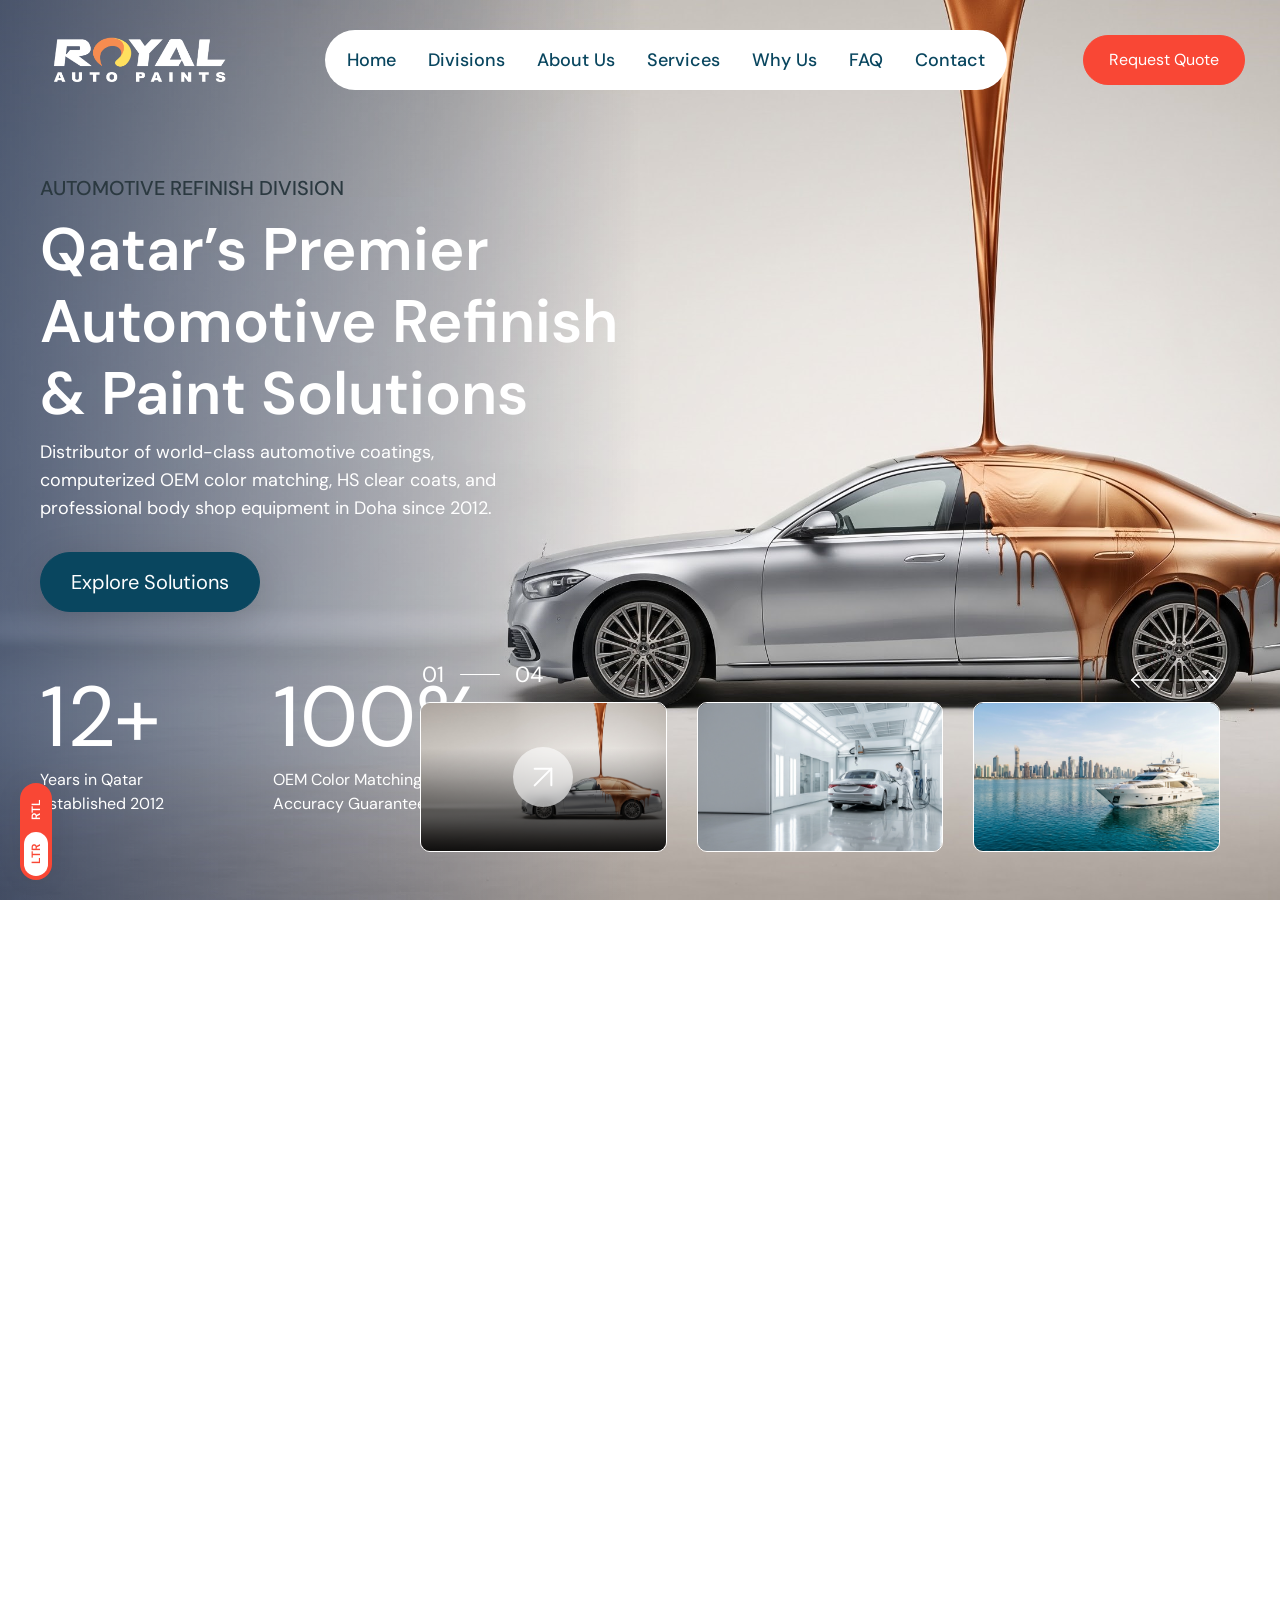
==== commit 9188278d: "hero section edit" ====
--- a/index.html
+++ b/index.html
@@ -7,32 +7,32 @@
 	<meta name="viewport" content="width=device-width, initial-scale=1.0">
 
 	<!-- Title -->
-	<title>ClinicMaster - Physiotherapy &amp; Rehabilitation Tailwind CSS Template + RTL | DexignZone</title>
+	<title>Royal Auto Paints Qatar | Premier Automotive Refinish &amp; Paint Solutions Doha</title>
 
 	<!-- SEO Meta Tags -->
-	<meta name="description" content="ClinicMaster is a responsive Tailwind CSS template for physiotherapy clinics, rehabilitation centers, sports injury treatment and physical therapy websites. Includes RTL support, appointment booking, SEO optimization and modern UI.">
-	<meta name="keywords" content="physiotherapy template, physical therapy website, rehabilitation clinic template, sports injury clinic, physiotherapist website, pain management website, orthopedic rehabilitation, manual therapy template, wellness clinic template, Tailwind CSS template, healthcare template, RTL template, Arabic website, Hebrew website, SEO friendly">
-	<meta name="author" content="DexignZone">
+	<meta name="description" content="Royal Auto Paints is Qatar's premier distributor of world-class automotive coatings, computerized OEM color matching, HS clear coats, and professional body shop supplies in Doha since 2012.">
+	<meta name="keywords" content="Royal Auto Paints, car paint Qatar, automotive refinish Doha, HB Body Qatar, Challenger paints, Axalta Doha, OEM color matching, 2K clear coat, body shop equipment Doha, Rupes Qatar">
+	<meta name="author" content="Royal Auto Paints Doha">
 	<meta name="robots" content="index, follow">
 
 	<!-- CANONICAL URL -->
-	<link rel="canonical" href="https://clinicmaster.dexignzone.com/tailwind/physiotherapy/index.html">
+	<link rel="canonical" href="https://royalautopaints.com">
 
 	<!-- FAVICONS ICON -->
-	<link rel="icon" type="image/png" href="images/favicon.png">
-
-	<meta property="og:title" content="ClinicMaster - Physiotherapy &amp; Rehabilitation Tailwind CSS Template + RTL | DexignZone">
-	<meta property="og:description" content="ClinicMaster is a responsive Tailwind CSS template for physiotherapy clinics, rehabilitation centers, sports injury treatment and physical therapy websites. Includes RTL support, appointment booking, SEO optimization and modern UI.">
+	<link rel="icon" type="image/png" href="images/royal_favicon.png">
+
+	<meta property="og:title" content="Royal Auto Paints Qatar | Premier Automotive Refinish Solutions">
+	<meta property="og:description" content="Distributor of world-class automotive coatings, computerized OEM color matching, and professional body shop equipment in Doha since 2012.">
 	<meta property="og:type" content="website">
-	<meta property="og:image" content="images/social-image.png">
-	<meta property="og:url" content="https://clinicmaster.dexignzone.com/tailwind/physiotherapy">
-	<meta property="og:site_name" content="ClinicMaster">
+	<meta property="og:image" content="images/royalpaint_hero_3.jpg">
+	<meta property="og:url" content="https://royalautopaints.com">
+	<meta property="og:site_name" content="Royal Auto Paints Qatar">
 
 	<!-- Twitter Card -->
 	<meta name="twitter:card" content="summary_large_image">
-	<meta name="twitter:title" content="ClinicMaster - Physiotherapy &amp; Rehabilitation Tailwind CSS Template + RTL | DexignZone">
-	<meta name="twitter:description" content="ClinicMaster is a responsive Tailwind CSS template for physiotherapy clinics, rehabilitation centers, sports injury treatment and physical therapy websites. Includes RTL support, appointment booking, SEO optimization and modern UI.">
-	<meta name="twitter:image" content="images/social-image.png">
+	<meta name="twitter:title" content="Royal Auto Paints Qatar | Premier Automotive Refinish Solutions">
+	<meta name="twitter:description" content="Distributor of world-class automotive coatings, computerized OEM color matching, and professional body shop equipment in Doha since 2012.">
+	<meta name="twitter:image" content="images/royalpaint_hero_3.jpg">
 
 	<!-- IE Compatibility -->
 	<meta http-equiv="X-UA-Compatible" content="IE=edge">
@@ -117,301 +117,66 @@
 					</div>
 					<ul class="lg:flex flex-wrap navbar-nav">
 						<li class="lg:inline-block block max-lg:border-b max-lg:border-gray-200 group">
-							<a class="lg:py-2.5 py-2 xl:px-4 lg:px-2 relative lg:inline-block block xl:text-lg text-2sm font-medium rounded-8xl lg:[a.active]:text-white lg:[a.active]:bg-primary active" href="../physiotherapy/index.html">
+							<a class="lg:py-2.5 py-2 xl:px-4 lg:px-2 relative lg:inline-block block xl:text-lg text-2sm font-medium rounded-8xl lg:[a.active]:text-white lg:[a.active]:bg-primary active" href="#top">
 								<span class="inline-block leading-6.5">Home</span>
 							</a>
 						</li>
 						<li class="lg:inline-block block max-lg:border-b max-lg:border-gray-200 relative group">
-							<a class="lg:py-2.5 py-2 xl:px-4 lg:px-2 relative lg:inline-block block xl:text-lg text-2sm font-medium rounded-8xl lg:[a.active]:text-white lg:[a.active]:bg-primary" href="javascript:void(0);">
-								<span class="inline-block leading-6.5">Pages</span>
+							<a class="lg:py-2.5 py-2 xl:px-4 lg:px-2 relative lg:inline-block block xl:text-lg text-2sm font-medium rounded-8xl lg:[a.active]:text-white lg:[a.active]:bg-primary" href="#divisions">
+								<span class="inline-block leading-6.5">Divisions</span>
 								<i class="fas fa-chevron-right lg:!hidden !block size-7 !leading-7 text-center text-xs bg-secondary rounded text-white float-end"></i>
 							</a>
-							<ul class="lg:absolute bg-white block ltr:lg:left-0 rtl:lg:right-0 lg:py-5 max-lg:py-2.5 max-lg:border-t max-lg:border-gray-200 w-full lg:w-55 lg:opacity-0 lg:invisible lg:translate-y-10 z-10 mt-0 text-start duration-500 lg:group-hover:opacity-100 lg:group-hover:visible lg:group-hover:translate-y-0 max-lg:hidden sub-menu">
+							<ul class="lg:absolute bg-white block ltr:lg:left-0 rtl:lg:right-0 lg:py-5 max-lg:py-2.5 max-lg:border-t max-lg:border-gray-200 w-full lg:w-64 lg:opacity-0 lg:invisible lg:translate-y-10 z-10 mt-0 text-start duration-500 lg:group-hover:opacity-100 lg:group-hover:visible lg:group-hover:translate-y-0 max-lg:hidden sub-menu">
 								<li class="relative">
-									<a class="block relative text-sm text-gray-600 font-normal py-1.25 lg:px-7.5 duration-500 hover:text-primary" href="../physiotherapy/about-us.html"><span>About Us</span></a>
+									<a class="block relative text-sm text-gray-600 font-normal py-1.25 lg:px-7.5 duration-500 hover:text-primary" href="#divisions"><span>Automotive Refinish</span></a>
 								</li>
 								<li class="relative">
-									<a class="block relative text-sm text-gray-600 font-normal py-1.25 lg:px-7.5 duration-500 hover:text-primary" href="../physiotherapy/appointment.html"><span>Appointment</span></a>
+									<a class="block relative text-sm text-gray-600 font-normal py-1.25 lg:px-7.5 duration-500 hover:text-primary" href="#divisions"><span>Paint Booth Protection</span></a>
 								</li>
 								<li class="relative">
-									<a class="block relative text-sm text-gray-600 font-normal py-1.25 lg:px-7.5 duration-500 hover:text-primary" href="../physiotherapy/testimonial.html"><span>Testimonial</span></a>
+									<a class="block relative text-sm text-gray-600 font-normal py-1.25 lg:px-7.5 duration-500 hover:text-primary" href="#divisions"><span>Marine &amp; Yacht Coatings</span></a>
 								</li>
 								<li class="relative">
-									<a class="block relative text-sm text-gray-600 font-normal py-1.25 lg:px-7.5 duration-500 hover:text-primary" href="../physiotherapy/team.html"><span>Team</span></a>
-								</li>
-								<li class="relative">
-									<a class="block relative text-sm text-gray-600 font-normal py-1.25 lg:px-7.5 duration-500 hover:text-primary" href="../physiotherapy/faqs.html"><span>Faqs</span></a>
-								</li>
-								<li class="relative">
-									<a class="block relative text-sm text-gray-600 font-normal py-1.25 lg:px-7.5 duration-500 hover:text-primary" href="../physiotherapy/error-404.html"><span>Error 404</span></a>
-								</li>
-								<li class="relative">
-									<a class="block relative text-sm text-gray-600 font-normal py-1.25 lg:px-7.5 duration-500 hover:text-primary" href="../physiotherapy/coming-soon.html"><span>Coming Soon</span></a>
-								</li>
-								<li class="relative">
-									<a class="block relative text-sm text-gray-600 font-normal py-1.25 lg:px-7.5 duration-500 hover:text-primary" href="../physiotherapy/under-construction.html"><span>Under Construction</span></a>
-								</li>
-							</ul>
-						</li>
-						<li class="lg:inline-block block max-lg:border-b max-lg:border-gray-200 relative group">
-							<a class="lg:py-2.5 py-2 xl:px-4 lg:px-2 relative lg:inline-block block xl:text-lg text-2sm font-medium rounded-8xl lg:[a.active]:text-white lg:[a.active]:bg-primary" href="javascript:void(0);">
-								<span class="inline-block leading-6.5">Services</span>
-								<i class="fas fa-chevron-right lg:!hidden !block size-7 !leading-7 text-center text-xs bg-secondary rounded text-white float-end"></i>
-							</a>
-							<ul class="lg:absolute bg-white block ltr:lg:left-0 rtl:lg:right-0 lg:py-5 max-lg:py-2.5 max-lg:border-t max-lg:border-gray-200 w-full lg:w-55 lg:opacity-0 lg:invisible lg:translate-y-10 z-10 mt-0 text-start duration-500 lg:group-hover:opacity-100 lg:group-hover:visible lg:group-hover:translate-y-0 max-lg:hidden mega-menu">
-								<li class="relative">
-									<a class="block relative text-sm text-gray-600 font-normal py-1.25 lg:px-7.5 duration-500 hover:text-primary" href="../physiotherapy/services.html"><span>Services</span></a>
-								</li>
-								<li class="relative">
-									<a class="block relative text-sm text-gray-600 font-normal py-1.25 lg:px-7.5 duration-500 hover:text-primary" href="../physiotherapy/service-detail.html"><span>Services Detail</span></a>
-								</li>
-							</ul>
-						</li>
-						<li class="lg:inline-block block max-lg:border-b max-lg:border-gray-200 relative group">
-							<a class="lg:py-2.5 py-2 xl:px-4 lg:px-2 relative lg:inline-block block xl:text-lg text-2sm font-medium rounded-8xl lg:[a.active]:text-white lg:[a.active]:bg-primary" href="javascript:void(0);">
-								<span class="inline-block leading-6.5">Blogs</span>
-								<i class="fas fa-chevron-right lg:!hidden !block size-7 !leading-7 text-center text-xs bg-secondary rounded text-white float-end"></i>
-							</a>
-							<ul class="lg:absolute bg-white block ltr:lg:left-0 rtl:lg:right-0 lg:py-5 max-lg:py-2.5 max-lg:border-t max-lg:border-gray-200 w-full lg:w-55 lg:opacity-0 lg:invisible lg:translate-y-10 z-10 mt-0 text-start duration-500 lg:group-hover:opacity-100 lg:group-hover:visible lg:group-hover:translate-y-0 max-lg:hidden sub-menu">
-								<li class="relative">
-									<a class="block relative text-sm text-gray-600 font-normal py-1.25 lg:px-7.5 duration-500 hover:text-primary" href="../physiotherapy/blog-grid.html"><span>Blog Grid</span></a>
-								</li>
-								<li class="relative">
-									<a class="block relative text-sm text-gray-600 font-normal py-1.25 lg:px-7.5 duration-500 hover:text-primary" href="../physiotherapy/blog-list-sidebar.html"><span>Blog List Sidebar</span></a>
-								</li>
-								<li class="relative">
-									<a class="block relative text-sm text-gray-600 font-normal py-1.25 lg:px-7.5 duration-500 hover:text-primary" href="../physiotherapy/blog-details.html"><span>Blog Details</span></a>
-								</li>
-								<li class="group/second relative sub-menu-down"><a class="block relative text-sm text-gray-600 font-normal py-1.25 lg:px-7.5 duration-500 hover:text-primary after:content-['\f054'] after:inline-block after:font-black after:font-['Font_Awesome_5_Free'] after:text-tiny after:float-end after:duration-500 max-lg:after:size-7 max-lg:after:leading-7 max-lg:after:text-center max-lg:after:text-xs max-lg:after:rounded max-lg:after:bg-secondary max-lg:after:text-white" href="javascript:void(0);"><span>Post Layout </span></a>
-									<ul class="bg-white lg:py-5 lg:w-55 ltr:2xl:left-55 rtl:2xl:right-55 ltr:lg:-left-55 rtl:lg:-right-55 lg:top-0 lg:absolute lg:opacity-0 lg:invisible lg:translate-y-10 z-10 mt-0 text-start duration-500 lg:group-hover/second:opacity-100 lg:group-hover/second:visible lg:group-hover/second:translate-y-0 max-lg:hidden max-lg:ps-5 sub-menu">						
-										<li class="relative"><a class="block relative text-sm text-gray-600 font-normal py-1.25 lg:px-7.5 duration-500 hover:text-primary" href="../physiotherapy/standard-post.html"><span>Standard Post</span> </a></li>
-										<li class="relative"><a class="block relative text-sm text-gray-600 font-normal py-1.25 lg:px-7.5 duration-500 hover:text-primary" href="../physiotherapy/gutenberg-post.html"><span>Gutenberg Post</span> </a></li>
-										<li class="relative"><a class="block relative text-sm text-gray-600 font-normal py-1.25 lg:px-7.5 duration-500 hover:text-primary" href="../physiotherapy/corner-post.html"><span>Corner Post</span> </a></li>
-										<li class="relative"><a class="block relative text-sm text-gray-600 font-normal py-1.25 lg:px-7.5 duration-500 hover:text-primary" href="../physiotherapy/header-image.html"><span>Header Image</span> </a></li>
-										<li class="relative"><a class="block relative text-sm text-gray-600 font-normal py-1.25 lg:px-7.5 duration-500 hover:text-primary" href="../physiotherapy/post-gallery.html"><span> Post Gallery </span> </a></li>
-										<li class="relative"><a class="block relative text-sm text-gray-600 font-normal py-1.25 lg:px-7.5 duration-500 hover:text-primary" href="../physiotherapy/link-post.html"><span>Link Post</span> </a></li>
-										<li class="relative"><a class="block relative text-sm text-gray-600 font-normal py-1.25 lg:px-7.5 duration-500 hover:text-primary" href="../physiotherapy/video-post.html"><span>Video Post</span> </a></li>
-										<li class="relative"><a class="block relative text-sm text-gray-600 font-normal py-1.25 lg:px-7.5 duration-500 hover:text-primary" href="../physiotherapy/audio-post.html"><span>Audio Post</span> </a></li>
-										<li class="relative"><a class="block relative text-sm text-gray-600 font-normal py-1.25 lg:px-7.5 duration-500 hover:text-primary" href="../physiotherapy/post-slider.html"><span>Post Slider </span> </a></li>
-									</ul>
+									<a class="block relative text-sm text-gray-600 font-normal py-1.25 lg:px-7.5 duration-500 hover:text-primary" href="#divisions"><span>Wood &amp; Architectural</span></a>
 								</li>
 							</ul>
 						</li>
 						<li class="lg:inline-block block max-lg:border-b max-lg:border-gray-200 group">
-							<a class="lg:py-2.5 py-2 xl:px-4 lg:px-2 relative lg:inline-block block xl:text-lg text-2sm font-medium rounded-8xl lg:[a.active]:text-white lg:[a.active]:bg-primary" href="javascript:void(0);">
-								<span class="inline-block leading-6.5">Elements</span>
-								<i class="fas fa-chevron-right lg:!hidden !block size-7 !leading-7 rounded text-center text-xs bg-secondary text-white float-end"></i>
+							<a class="lg:py-2.5 py-2 xl:px-4 lg:px-2 relative lg:inline-block block xl:text-lg text-2sm font-medium rounded-8xl lg:[a.active]:text-white lg:[a.active]:bg-primary" href="#about">
+								<span class="inline-block leading-6.5">About Us</span>
 							</a>
-							<div class="lg:absolute bg-white block ltr:lg:left-1/2 rtl:lg:right-1/2 lg:-translate-x-1/2 rtl:lg:translate-x-1/2 ltr:lg:right-0 rtl:lg:left-0 lg:py-12 2xxl:px-[calc((100vw_-_1320px)_/_2_+_15px)] xl:px-7.5 lg:-mx-2 max-lg:py-2.5 max-lg:border-t max-lg:border-gray-200 lg:w-screen lg:max-w-screen w-auto max-w-full lg:opacity-0 lg:invisible lg:translate-y-10 z-10 mt-0 text-start lg:overflow-y-auto lg:h-auto lg:max-h-[calc(100vh-80px)] duration-500 lg:group-hover:opacity-100 lg:group-hover:visible lg:group-hover:translate-y-0 max-lg:hidden mega-menu">
-								<ul class="lg:flex flex-wrap -mx-3.75">
-									<li class="lg:min-w-80 px-4 flex-1 relative">
-										<span class="text-black block text-base font-semibold pb-2.5 font-title max-lg:hidden">Element</span>
-										<ul class="lg:mb-4">
-											<li class="relative group/second">
-												<a class="block relative text-sm text-gray-600 font-normal py-1.25 duration-500 hover:text-primary" href="../physiotherapy-elements/shortcode-buttons.html">Buttons</a>
-											</li>
-											<li class="relative group/second">
-												<a class="block relative text-sm text-gray-600 font-normal py-1.25 duration-500 hover:text-primary" href="../physiotherapy-elements/shortcode-icon-box.html">Icon Box Styles <span class="text-tiny py-0.5 px-1 font-medium rounded bg-red-600/10 text-red-600 ms-1"><i class="fa-solid fa-circle text-[7px] -translate-y-0.5 me-0.5"></i> HOT</span></a>
-											</li>
-											<li class="relative group/second">
-												<a class="block relative text-sm text-gray-600 font-normal py-1.25 duration-500 hover:text-primary" href="../physiotherapy-elements/shortcode-pricing-table.html">Pricing Table</a>
-											</li>
-											<li class="relative group/second">
-												<a class="block relative text-sm text-gray-600 font-normal py-1.25 duration-500 hover:text-primary" href="../physiotherapy-elements/shortcode-tabs.html">Tabs</a>
-											</li>
-											<li class="relative group/second">
-												<a class="block relative text-sm text-gray-600 font-normal py-1.25 duration-500 hover:text-primary" href="../physiotherapy-elements/shortcode-teams.html">Teams</a>
-											</li>
-										</ul>
-									</li>
-									<li class="lg:min-w-80 px-4 flex-1 relative">
-										<span class="text-black block text-base font-semibold pb-2.5 font-title max-lg:hidden">Element</span>
-										<ul class="lg:mb-4">			
-											<li class="relative group/second">
-												<a class="block relative text-sm text-gray-600 font-normal py-1.25 duration-500 hover:text-primary" href="../physiotherapy-elements/shortcode-counters.html">Counters</a>
-											</li>
-											<li class="relative group/second">
-												<a class="block relative text-sm text-gray-600 font-normal py-1.25 duration-500 hover:text-primary" href="../physiotherapy-elements/shortcode-accordions.html">Accordions</a>
-											</li>
-											<li class="relative group/second">
-												<a class="block relative text-sm text-gray-600 font-normal py-1.25 duration-500 hover:text-primary" href="../physiotherapy-elements/shortcode-image-effect.html">Image Effects<span class="text-tiny py-0.5 px-1 font-medium rounded bg-red-600/10 text-red-600 ms-1"><i class="fa-solid fa-circle text-[7px] -translate-y-0.5 me-0.5"></i> HOT</span></a>
-											</li>
-											<li class="relative group/second">
-												<a class="block relative text-sm text-gray-600 font-normal py-1.25 duration-500 hover:text-primary" href="../physiotherapy-elements/shortcode-testimonials.html">Testimonials</a>
-											</li>
-											<li class="relative group/second">
-												<a class="block relative text-sm text-gray-600 font-normal py-1.25 duration-500 hover:text-primary" href="../physiotherapy-elements/shortcode-pagination.html">Pagination</a>
-											</li>
-										</ul>
-									</li>
-									<li class="lg:min-w-80 px-4 flex-1 relative">
-										<span class="text-black block text-base font-semibold pb-2.5 font-title max-lg:hidden">Element</span>
-										<ul class="lg:mb-4">
-											<li class="relative group/second">
-												<a class="block relative text-sm text-gray-600 font-normal py-1.25 duration-500 hover:text-primary" href="../physiotherapy-elements/shortcode-shop-widgets.html">Shop Widgets</a>
-											</li>
-											<li class="relative group/second">
-												<a class="block relative text-sm text-gray-600 font-normal py-1.25 duration-500 hover:text-primary" href="../physiotherapy-elements/shortcode-form.html">Form Wizards</a>
-											</li>
-											<li class="relative group/second">
-												<a class="block relative text-sm text-gray-600 font-normal py-1.25 duration-500 hover:text-primary" href="../physiotherapy-elements/shortcode-alert.html">Alert Box</a>
-											</li>
-											<li class="relative group/second">
-												<a class="block relative text-sm text-gray-600 font-normal py-1.25 duration-500 hover:text-primary" href="../physiotherapy-elements/shortcode-list.html">List Group</a>
-											</li>
-										</ul>
-									</li>
-									<li class="lg:min-w-80 px-4 flex-1 relative">
-										<span class="text-black block text-base font-semibold pb-2.5 font-title max-lg:hidden">Element</span>
-										<ul class="lg:mb-4">
-											<li class="relative group/second">
-												<a class="block relative text-sm text-gray-600 font-normal py-1.25 duration-500 hover:text-primary" href="../physiotherapy-elements/shortcode-swiper.html">Swiper Sliders</a>
-											</li>
-											<li class="relative group/second">
-												<a class="block relative text-sm text-gray-600 font-normal py-1.25 duration-500 hover:text-primary" href="../physiotherapy-elements/shortcode-gallery.html">Gallery Filters
-													<span class="ms-2 text-red-600 animate-badgeZoom inline-block">
-														<i class="fa-solid fa-fire-flame-curved"></i>
-													</span>
-												</a>
-											</li>
-											<li class="relative group/second">
-												<a class="block relative text-sm text-gray-600 font-normal py-1.25 duration-500 hover:text-primary" href="../physiotherapy-elements/shortcode-widgets.html">Widgets</a>
-											</li>
-											<li class="relative group/second">
-												<a class="block relative text-sm text-gray-600 font-normal py-1.25 duration-500 hover:text-primary" href="../physiotherapy-elements/shortcode-blogs.html">Blogs</a>
-											</li>
-										</ul>
-									</li>
-								</ul>
-								<span class="text-black flex items-center gap-2 text-xl font-semibold font-title max-lg:hidden text-center my-6 relative after:flex-1 after:h-px after:bg-black after:opacity-15 before:flex-1 before:h-px before:bg-black before:opacity-15"> Tailwind Special Elements </span>
-								<ul class="lg:flex flex-wrap -mx-3.75">
-									<li class="lg:min-w-80 px-4 flex-1 relative">
-										<span class="text-black block text-base font-semibold pb-2.5 font-title max-lg:hidden">Elements
-											<span class="ms-2 animate-badgeZoom inline-block">
-												<img src="images/tailwind.svg" alt="">
-											</span>
-										</span>
-										<ul class="lg:mb-4">
-											<li class="relative group/second">
-												<a class="block relative text-sm text-gray-600 font-normal py-1.25 duration-500 hover:text-primary" href="../physiotherapy-elements/shortcode-heroes.html">Hero Sections</a>
-											</li>
-											<li class="relative group/second">
-												<a class="block relative text-sm text-gray-600 font-normal py-1.25 duration-500 hover:text-primary" href="../physiotherapy-elements/shortcode-feature.html">Feature Sections</a>
-											</li>
-											<li class="relative group/second">
-												<a class="block relative text-sm text-gray-600 font-normal py-1.25 duration-500 hover:text-primary" href="../physiotherapy-elements/shortcode-cta.html">CTA Sections</a>
-											</li>
-											<li class="relative group/second">
-												<a class="block relative text-sm text-gray-600 font-normal py-1.25 duration-500 hover:text-primary" href="../physiotherapy-elements/shortcode-product-lists.html">Product Lists</a>
-											</li>
-											<li class="relative group/second">
-												<a class="block relative text-sm text-gray-600 font-normal py-1.25 duration-500 hover:text-primary" href="../physiotherapy-elements/shortcode-pricing-section.html">Pricing Sections</a>
-											</li>
-											<li class="relative group/second">
-												<a class="block relative text-sm text-gray-600 font-normal py-1.25 duration-500 hover:text-primary" href="../physiotherapy-elements/shortcode-sign-in-and-registration.html">Sign-in and Registration</a>
-											</li>
-										</ul>
-									</li>
-									<li class="lg:min-w-80 px-4 flex-1 relative">
-										<span class="text-black block text-base font-semibold pb-2.5 font-title max-lg:hidden">Elements
-											<span class="ms-2 animate-badgeZoom inline-block">
-												<img src="images/tailwind.svg" alt="">
-											</span>
-										</span>
-										<ul class="lg:mb-4">
-											<li class="relative group/second">
-												<a class="block relative text-sm text-gray-600 font-normal py-1.25 duration-500 hover:text-primary" href="../physiotherapy-elements/shortcode-header-section.html">Header Sections</a>
-											</li>
-											<li class="relative group/second">
-												<a class="block relative text-sm text-gray-600 font-normal py-1.25 duration-500 hover:text-primary" href="../physiotherapy-elements/shortcode-newsletter.html">Newsletter Sections</a>
-											</li>
-											<li class="relative group/second">
-												<a class="block relative text-sm text-gray-600 font-normal py-1.25 duration-500 hover:text-primary" href="../physiotherapy-elements/shortcode-stats.html">Stats</a>
-											</li>
-											<li class="relative group/second">
-												<a class="block relative text-sm text-gray-600 font-normal py-1.25 duration-500 hover:text-primary" href="../physiotherapy-elements/shortcode-testimonials.html">Testimonials</a>
-											</li>
-											<li class="relative group/second">
-												<a class="block relative text-sm text-gray-600 font-normal py-1.25 duration-500 hover:text-primary" href="../physiotherapy-elements/shortcode-blog-section.html">Blog Sections</a>
-											</li>
-											<li class="relative group/second">
-												<a class="block relative text-sm text-gray-600 font-normal py-1.25 duration-500 hover:text-primary" href="../physiotherapy-elements/shortcode-stacked-layouts.html">Stacked Layouts</a>
-											</li>
-										</ul>
-									</li>
-									<li class="lg:min-w-80 px-4 flex-1 relative">
-										<span class="text-black block text-base font-semibold pb-2.5 font-title max-lg:hidden">Elements
-											<span class="ms-2 animate-badgeZoom inline-block">
-												<img src="images/tailwind.svg" alt="">
-											</span>
-										</span>
-										<ul class="lg:mb-4">
-											<li class="relative group/second">
-												<a class="block relative text-sm text-gray-600 font-normal py-1.25 duration-500 hover:text-primary" href="../physiotherapy-elements/shortcode-contact-section.html">Contact Sections</a>
-											</li>
-											<li class="relative group/second">
-												<a class="block relative text-sm text-gray-600 font-normal py-1.25 duration-500 hover:text-primary" href="../physiotherapy-elements/shortcode-content-section.html">Content Sections</a>
-											</li>
-											<li class="relative group/second">
-												<a class="block relative text-sm text-gray-600 font-normal py-1.25 duration-500 hover:text-primary" href="../physiotherapy-elements/shortcode-logo-clouds.html">Logo Clouds</a>
-											</li>
-											<li class="relative group/second">
-												<a class="block relative text-sm text-gray-600 font-normal py-1.25 duration-500 hover:text-primary" href="../physiotherapy-elements/shortcode-promo.html">Promo Sections</a>
-											</li>
-											<li class="relative group/second">
-												<a class="block relative text-sm text-gray-600 font-normal py-1.25 duration-500 hover:text-primary" href="../physiotherapy-elements/shortcode-category-previews.html">Category Previews</a>
-											</li>
-											<li class="relative group/second">
-												<a class="block relative text-sm text-gray-600 font-normal py-1.25 duration-500 hover:text-primary" href="../physiotherapy-elements/shortcode-bento-grids.html">Bento Grids</a>
-											</li>
-										</ul>
-									</li>
-									<li class="lg:min-w-80 px-4 flex-1 relative">
-										<span class="text-black block text-base font-semibold pb-2.5 font-title max-lg:hidden">Elements
-											<span class="ms-2 animate-badgeZoom inline-block">
-												<img src="images/tailwind.svg" alt="">
-											</span>
-										</span>
-										<ul class="lg:mb-4">
-											<li class="relative group/second">
-												<a class="block relative text-sm text-gray-600 font-normal py-1.25 duration-500 hover:text-primary" href="../physiotherapy-elements/shortcode-product-features.html">Product Features</a>
-											</li>
-											<li class="relative group/second">
-												<a class="block relative text-sm text-gray-600 font-normal py-1.25 duration-500 hover:text-primary" href="../physiotherapy-elements/shortcode-product-overviews.html">Product Overviews</a>
-											</li>
-											<li class="relative group/second">
-												<a class="block relative text-sm text-gray-600 font-normal py-1.25 duration-500 hover:text-primary" href="../physiotherapy-elements/shortcode-avatars.html">Avatars</a>
-											</li>
-											<li class="relative group/second">
-												<a class="block relative text-sm text-gray-600 font-normal py-1.25 duration-500 hover:text-primary" href="../physiotherapy-elements/shortcode-badges.html">Badges</a>
-											</li>
-											<li class="relative group/second">
-												<a class="block relative text-sm text-gray-600 font-normal py-1.25 duration-500 hover:text-primary" href="../physiotherapy-elements/shortcode-404-pages.html">404 Pages</a>
-											</li>
-										</ul>
-									</li>
-								</ul>
-							</div>
+						</li>
+						<li class="lg:inline-block block max-lg:border-b max-lg:border-gray-200 group">
+							<a class="lg:py-2.5 py-2 xl:px-4 lg:px-2 relative lg:inline-block block xl:text-lg text-2sm font-medium rounded-8xl lg:[a.active]:text-white lg:[a.active]:bg-primary" href="#services">
+								<span class="inline-block leading-6.5">Services</span>
+							</a>
+						</li>
+						<li class="lg:inline-block block max-lg:border-b max-lg:border-gray-200 group">
+							<a class="lg:py-2.5 py-2 xl:px-4 lg:px-2 relative lg:inline-block block xl:text-lg text-2sm font-medium rounded-8xl lg:[a.active]:text-white lg:[a.active]:bg-primary" href="#why-us">
+								<span class="inline-block leading-6.5">Why Us</span>
+							</a>
+						</li>
+						<li class="lg:inline-block block max-lg:border-b max-lg:border-gray-200 group">
+							<a class="lg:py-2.5 py-2 xl:px-4 lg:px-2 relative lg:inline-block block xl:text-lg text-2sm font-medium rounded-8xl lg:[a.active]:text-white lg:[a.active]:bg-primary" href="#faq">
+								<span class="inline-block leading-6.5">FAQ</span>
+							</a>
 						</li>
 						<li class="lg:inline-block block max-lg:border-b max-lg:border-gray-200 relative group">
-							<a class="lg:py-2.5 py-2 xl:px-4 lg:px-2 relative lg:inline-block block xl:text-lg text-2sm font-medium rounded-8xl lg:[a.active]:text-white lg:[a.active]:bg-primary" href="../physiotherapy/contact-us.html">
-								<span class="inline-block leading-6.5">Contact Us</span>
+							<a class="lg:py-2.5 py-2 xl:px-4 lg:px-2 relative lg:inline-block block xl:text-lg text-2sm font-medium rounded-8xl lg:[a.active]:text-white lg:[a.active]:bg-primary" href="#contact">
+								<span class="inline-block leading-6.5">Contact</span>
 							</a>
 						</li>
 					</ul>
 					<div class="lg:hidden block max-lg:p-5 text-center mt-auto">
 						<ul>
 							<li class="inline-block mx-0.5">
-								<a class="size-10 !leading-10 border border-black/10 text-center text-primary fab fa-facebook-f" target="_blank" href="https://www.facebook.com/dexignzone"></a>
+								<a class="size-10 !leading-10 border border-black/10 text-center text-primary fab fa-facebook-f" target="_blank" href="https://www.facebook.com/profile.php?id=100057669180751"></a>
 							</li>
 							<li class="inline-block mx-0.5">
-								<a class="size-10 !leading-10 border border-black/10 text-center text-primary fa-brands fa-x-twitter" target="_blank" href="https://twitter.com/dexignzones"></a>
+								<a class="size-10 !leading-10 border border-black/10 text-center text-primary fab fa-instagram" target="_blank" href="https://www.instagram.com/royal_auto_paints/"></a>
 							</li>
 							<li class="inline-block mx-0.5">
-								<a class="size-10 !leading-10 border border-black/10 text-center text-primary fab fa-linkedin-in" target="_blank" href="https://www.linkedin.com/showcase/3686700/admin/"></a>
-							</li>
-							<li class="inline-block mx-0.5">
-								<a class="size-10 !leading-10 border border-black/10 text-center text-primary fab fa-instagram" target="_blank" href="https://www.instagram.com/dexignzone/"></a>
+								<a class="size-10 !leading-10 border border-black/10 text-center text-primary fa-brands fa-whatsapp" target="_blank" href="https://wa.me/97450395741"></a>
 							</li>
 						</ul>
 					</div>
@@ -451,9 +216,9 @@
 		<div class="p-7.5 grow overflow-y-auto">
 			<div class="mb-8.75">
 				<div class="w-40 mb-5">
-					<a href="../physiotherapy/index.html"><img src="images/logo.svg" alt="/"></a>
+					<a href="#top"><img src="images/royal_logo.png" alt="Royal Auto Paints" class="max-h-12 w-auto object-contain"></a>
 				</div>
-				<p>ClinicMaster is a modern and responsive Tailwind HTML template designed for health and medical websites. Ideal for clinics, hospitals, and healthcare professionals seeking a professional online presence with an elegant and user-friendly design.</p>
+				<p>Royal Auto Paints Qatar is Doha's premier distributor of world-class automotive coatings, computerized OEM color matching, HS clear coats, and professional body shop supplies in Doha since 2012.</p>
 			</div>
 			
 			<div class="mb-8.75">
@@ -461,9 +226,9 @@
 					<h4 class="text-xl mb-0">Contact Us</h4>
 				</div>
 				<ul class="list-check">
-					<li class="relative p-1.25 ps-7.5 text-base before:absolute ltr:before:left-0 rtl:before:right-0 before:font-black before:content-['\f109'] before:font-['flaticon'] before:text-primary before:top-2">785 15h Street, Office 478 Berlin, De 81566</li>
-					<li class="relative p-1.25 ps-7.5 text-base before:absolute ltr:before:left-0 rtl:before:right-0 before:font-black before:content-['\f109'] before:font-['flaticon'] before:text-primary before:top-2"><a href="/cdn-cgi/l/email-protection#46232b272f2a0622292b272f286825292b" class="text-body"><span class="__cf_email__" data-cfemail="30555d51595c70545f5d51595e1e535f5d">[email&nbsp;protected]</span></a></li>
-					<li class="relative p-1.25 ps-7.5 text-base before:absolute ltr:before:left-0 rtl:before:right-0 before:font-black before:content-['\f109'] before:font-['flaticon'] before:text-primary before:top-2"><a href="tel:+11234567890" class="text-body">+1 123 456 7890</a></li>
+					<li class="relative p-1.25 ps-7.5 text-base before:absolute ltr:before:left-0 rtl:before:right-0 before:font-black before:content-['\f109'] before:font-['flaticon'] before:text-primary before:top-2">Street 23, Wakalat St, Industrial Area, Doha, Qatar</li>
+					<li class="relative p-1.25 ps-7.5 text-base before:absolute ltr:before:left-0 rtl:before:right-0 before:font-black before:content-['\f109'] before:font-['flaticon'] before:text-primary before:top-2"><a href="mailto:royalpaints.qa@gmail.com" class="text-body">royalpaints.qa@gmail.com</a></li>
+					<li class="relative p-1.25 ps-7.5 text-base before:absolute ltr:before:left-0 rtl:before:right-0 before:font-black before:content-['\f109'] before:font-['flaticon'] before:text-primary before:top-2"><a href="tel:+97450395741" class="text-body">+974 5039 5741</a></li>
 				</ul>
 			</div>
 			
@@ -493,17 +258,17 @@
 				<div class="flex">
 					<ul class="flex">
 						<li class="inline-block me-1.25">
-							<a href="https://www.linkedin.com/showcase/dexignzone" target="_blank" class=" size-11 leading-[44px] text-center text-sm block rounded-full bg-light text-primary hover:text-white hover:bg-primary">
-								<i class="fa-brands fa-linkedin"></i>
+							<a href="https://wa.me/97450395741" target="_blank" class=" size-11 leading-[44px] text-center text-sm block rounded-full bg-light text-primary hover:text-white hover:bg-primary">
+								<i class="fa-brands fa-whatsapp"></i>
 							</a>
 						</li>
 						<li class="inline-block me-1.25">
-							<a href="https://www.instagram.com/dexignzone/" target="_blank" class=" size-11 leading-[44px] text-center text-sm block rounded-full bg-light text-primary hover:text-white hover:bg-primary">
+							<a href="https://www.instagram.com/royal_auto_paints/" target="_blank" class=" size-11 leading-[44px] text-center text-sm block rounded-full bg-light text-primary hover:text-white hover:bg-primary">
 								<i class="fa-brands fa-instagram"></i>
 							</a>
 						</li>
 						<li class="inline-block me-1.25">
-							<a href="https://www.facebook.com/dexignzone" target="_blank" class=" size-11 leading-[44px] text-center text-sm block rounded-full bg-light text-primary hover:text-white hover:bg-primary">
+							<a href="https://www.facebook.com/profile.php?id=100057669180751" target="_blank" class=" size-11 leading-[44px] text-center text-sm block rounded-full bg-light text-primary hover:text-white hover:bg-primary">
 								<i class="fa-brands fa-facebook-f"></i>
 							</a>
 						</li>
@@ -533,35 +298,35 @@
 					<div class="hero-effect-container absolute inset-0 z--1 pointer-events-none"></div>
 					<div style="--swiper-navigation-color: #fff; --swiper-pagination-color: #fff" class="swiper hero-banner-swiper h-full">
 						<div class="swiper-wrapper">
-							<div class="swiper-slide !opacity-0 duration-500 [.swiper-slide.swiper-slide-active]:!opacity-100" data-img1="images/hero-banner/banner-1.jpg" data-img2="images/hero-banner/banner-1.jpg">
+							<!-- Slide 1: Automotive Refinish Division -->
+							<div class="swiper-slide !opacity-0 duration-500 [.swiper-slide.swiper-slide-active]:!opacity-100" data-img1="images/royalpaint_hero_3.jpg" data-img2="images/royalpaint_hero_3.jpg">
 								<div class="max-w-390 mx-auto h-full 3xl:px-0 lg:px-10 px-5">
 									<div class="h-full relative z-9">
 										<div class="row items-center h-full">
 											<div class="md:w-1/2 w-full h-full flex flex-col md:pb-21 pb-10 pt-30">
 												<div class="my-auto py-5 2xl:pe-25">
-													<h1 class="2xxl:text-8xxl xl:text-6xl lg:text-5xxl sm:text-4xxl text-4xl !text-white headline wow fadeInUp" data-wow-delay="0.2s" data-wow-duration="0.8s">Physiotherapy For Everyone</h1>
-													<p class="text-white sm:text-lg text-base mb-7.5 font-normal max-w-125">Experienced staff is dedicated to improving our patients’ physical health and enhancing their mobility.</p>
-													<a href="appointment.html" class="btn btn-primary btn-lg !text-xl !font-normal !py-3.75 !px-7.5 shadow-btn2 btn-hover wow fadeInUp" data-wow-delay="0.6s" data-wow-duration="0.8s" style="visibility: visible; animation-duration: 0.8s; animation-delay: 0.6s; animation-name: fadeInUp;">
-														Get Started 
+													<div class="text-xl font-medium tracking-wide text-white/90 uppercase mb-3">Automotive Refinish Division</div>
+													<h1 class="2xxl:text-8xxl xl:text-6xl lg:text-5xxl sm:text-4xxl text-4xl !text-white headline wow fadeInUp" data-wow-delay="0.2s" data-wow-duration="0.8s">Qatar’s Premier Automotive Refinish &amp; Paint Solutions</h1>
+													<p class="text-white sm:text-lg text-base mb-7.5 font-normal max-w-125">Distributor of world-class automotive coatings, computerized OEM color matching, HS clear coats, and professional body shop equipment in Doha since 2012.</p>
+													<a href="#services" class="btn btn-primary btn-lg !text-xl !font-normal !py-3.75 !px-7.5 shadow-btn2 btn-hover wow fadeInUp" data-wow-delay="0.6s" data-wow-duration="0.8s">
+														Explore Solutions 
 													</a>
 												</div>
 												<div class="row">
-													<div class="xl:w-1/4 lg:w-1/3 w-1/2">
+													<div class="xl:w-1/3 lg:w-1/2 w-1/2">
 														<div>
 															<span class="xl:text-8xxl sm:text-6xl text-3xxl font-normal text-white">
-																<span class="value" data-value="95">95</span>%
+																<span class="value" data-value="12">12</span>+
 															</span>
-															<h3 class="lg:text-base text-sm font-normal mb-0 text-white">Wellness Restored
-																<br> Through Therapy</h3>
+															<h3 class="lg:text-base text-sm font-normal mb-0 text-white">Years in Qatar<br>Established 2012</h3>
 														</div>
 													</div>
 													<div class="xl:w-1/3 lg:w-1/2 w-1/2">
 														<div class="lg:ps-7.5">
 															<span class="xl:text-8xxl sm:text-6xl text-3xxl font-normal text-white">
-																<span class="value" data-value="10">10</span>+
+																<span class="value" data-value="100">100</span>%
 															</span>
-															<h3 class="lg:text-base text-sm font-normal mb-0 text-white">Years of Successful
-																<br> Work and Dedicated</h3>
+															<h3 class="lg:text-base text-sm font-normal mb-0 text-white">OEM Color Matching<br>Accuracy Guarantee</h3>
 														</div>
 													</div>
 												</div>
@@ -570,35 +335,36 @@
 									</div>
 								</div>
 							</div>
-							<div class="swiper-slide !opacity-0 duration-500 [.swiper-slide.swiper-slide-active]:!opacity-100" data-img1="images/hero-banner/banner-2.jpg" data-img2="images/hero-banner/banner-2.jpg">
+
+							<!-- Slide 2: Commercial Paint Booth Division -->
+							<div class="swiper-slide !opacity-0 duration-500 [.swiper-slide.swiper-slide-active]:!opacity-100" data-img1="images/royalpaint_hero_booth.jpg" data-img2="images/royalpaint_hero_booth.jpg">
 								<div class="max-w-390 mx-auto h-full 3xl:px-0 lg:px-10 px-5">
 									<div class="h-full relative z-9">
 										<div class="row items-center h-full">
 											<div class="md:w-1/2 w-full h-full flex flex-col md:pb-21 pb-10 pt-30">
-												<div class="my-auto  py-5">
-													<h1 class="2xxl:text-8xxl xl:text-6xl lg:text-5xxl sm:text-4xxl text-4xl !text-white headline wow fadeInUp" data-wow-delay="0.2s" data-wow-duration="0.8s">Care Through Physiotherapy</h1>
-													<p class="text-white sm:text-lg text-base mb-7.5 font-normal max-w-125">Experienced staff is dedicated to improving our patients’ physical health and enhancing their mobility.</p>
-													<a href="appointment.html" class="btn btn-primary btn-lg !text-xl !font-normal !py-3.75 !px-7.5 shadow-btn2 btn-hover wow fadeInUp" data-wow-delay="0.6s" data-wow-duration="0.8s" style="visibility: visible; animation-duration: 0.8s; animation-delay: 0.6s; animation-name: fadeInUp;">
-														Get Started 
+												<div class="my-auto py-5 2xl:pe-25">
+													<div class="text-xl font-medium tracking-wide text-white/90 uppercase mb-3">Commercial Paint Booth Division</div>
+													<h1 class="2xxl:text-8xxl xl:text-6xl lg:text-5xxl sm:text-4xxl text-4xl !text-white headline wow fadeInUp" data-wow-delay="0.2s" data-wow-duration="0.8s">High-Performance Paint Booth Coatings &amp; Cabin Protection</h1>
+													<p class="text-white sm:text-lg text-base mb-7.5 font-normal max-w-125">Complete industrial cabin solutions, peelable booth coatings, high-temperature ceiling filters, and overspray protection systems for modern collision centers.</p>
+													<a href="#contact" class="btn btn-primary btn-lg !text-xl !font-normal !py-3.75 !px-7.5 shadow-btn2 btn-hover wow fadeInUp" data-wow-delay="0.6s" data-wow-duration="0.8s">
+														Inquire Booth Solutions 
 													</a>
 												</div>
 												<div class="row">
-													<div class="xl:w-1/4 lg:w-1/3 w-1/2">
-														<div class="">
+													<div class="xl:w-1/3 lg:w-1/2 w-1/2">
+														<div>
 															<span class="xl:text-8xxl sm:text-6xl text-3xxl font-normal text-white">
-																<span class="value" data-value="95">95</span>%
+																<span class="value" data-value="500">500</span>+
 															</span>
-															<h3 class="lg:text-base text-sm font-normal mb-0 text-white">Wellness Restored
-																<br> Through Therapy</h3>
+															<h3 class="lg:text-base text-sm font-normal mb-0 text-white">Workshops Supplied<br>Across Qatar</h3>
 														</div>
 													</div>
 													<div class="xl:w-1/3 lg:w-1/2 w-1/2">
 														<div class="lg:ps-7.5">
 															<span class="xl:text-8xxl sm:text-6xl text-3xxl font-normal text-white">
-																<span class="value" data-value="10">10</span>+
+																<span class="value" data-value="100">100</span>%
 															</span>
-															<h3 class="lg:text-base text-sm font-normal mb-0 text-white">Years of Successful
-																<br> Work and Dedicated</h3>
+															<h3 class="lg:text-base text-sm font-normal mb-0 text-white">Overspray &amp; Cabin<br>Protection Systems</h3>
 														</div>
 													</div>
 												</div>
@@ -607,35 +373,36 @@
 									</div>
 								</div>
 							</div>
-							<div class="swiper-slide !opacity-0 duration-500 [.swiper-slide.swiper-slide-active]:!opacity-100" data-img1="images/hero-banner/banner-3.jpg" data-img2="images/hero-banner/banner-3.jpg">
+
+							<!-- Slide 3: Marine & Yacht Division -->
+							<div class="swiper-slide !opacity-0 duration-500 [.swiper-slide.swiper-slide-active]:!opacity-100" data-img1="images/royalpaint_hero_marine.jpg" data-img2="images/royalpaint_hero_marine.jpg">
 								<div class="max-w-390 mx-auto h-full 3xl:px-0 lg:px-10 px-5">
 									<div class="h-full relative z-9">
 										<div class="row items-center h-full">
 											<div class="md:w-1/2 w-full h-full flex flex-col md:pb-21 pb-10 pt-30">
 												<div class="my-auto py-5 2xl:pe-25">
-													<h1 class="2xxl:text-8xxl xl:text-6xl lg:text-5xxl sm:text-4xxl text-4xl !text-white headline wow fadeInUp" data-wow-delay="0.2s" data-wow-duration="0.8s">Your Path to Better Movement</h1>
-													<p class="text-white sm:text-lg text-base mb-7.5 font-normal max-w-125">Experienced staff is dedicated to improving our patients’ physical health and enhancing their mobility.</p>
-													<a href="appointment.html" class="btn btn-primary btn-lg !text-xl !font-normal !py-3.75 !px-7.5 shadow-btn2 btn-hover wow fadeInUp" data-wow-delay="0.6s" data-wow-duration="0.8s" style="visibility: visible; animation-duration: 0.8s; animation-delay: 0.6s; animation-name: fadeInUp;">
-														Get Started 
+													<div class="text-xl font-medium tracking-wide text-white/90 uppercase mb-3">Marine &amp; Yacht Division</div>
+													<h1 class="2xxl:text-8xxl xl:text-6xl lg:text-5xxl sm:text-4xxl text-4xl !text-white headline wow fadeInUp" data-wow-delay="0.2s" data-wow-duration="0.8s">Advanced Marine &amp; Yacht Coatings &amp; Antifouling Systems</h1>
+													<p class="text-white sm:text-lg text-base mb-7.5 font-normal max-w-125">Specialized polyurethane marine finishes, epoxy primers, gelcoat restoration, and high-durability hull protection engineered for the Arabian Gulf marine climate.</p>
+													<a href="#contact" class="btn btn-primary btn-lg !text-xl !font-normal !py-3.75 !px-7.5 shadow-btn2 btn-hover wow fadeInUp" data-wow-delay="0.6s" data-wow-duration="0.8s">
+														Marine Coatings RFQ 
 													</a>
 												</div>
 												<div class="row">
-													<div class="xl:w-1/4 lg:w-1/3 w-1/2">
-														<div class="">
+													<div class="xl:w-1/3 lg:w-1/2 w-1/2">
+														<div>
 															<span class="xl:text-8xxl sm:text-6xl text-3xxl font-normal text-white">
-																<span class="value" data-value="95">95</span>%
+																<span class="value" data-value="100">100</span>%
 															</span>
-															<h3 class="lg:text-base text-sm font-normal mb-0 text-white">Wellness Restored
-																<br> Through Therapy</h3>
+															<h3 class="lg:text-base text-sm font-normal mb-0 text-white">Salinity &amp; UV<br>Extreme Resistance</h3>
 														</div>
 													</div>
 													<div class="xl:w-1/3 lg:w-1/2 w-1/2">
 														<div class="lg:ps-7.5">
 															<span class="xl:text-8xxl sm:text-6xl text-3xxl font-normal text-white">
-																<span class="value" data-value="10">10</span>+
+																<span class="value" data-value="2">2</span>K PU
 															</span>
-															<h3 class="lg:text-base text-sm font-normal mb-0 text-white">Years of Successful
-																<br> Work and Dedicated</h3>
+															<h3 class="lg:text-base text-sm font-normal mb-0 text-white">High Performance<br>Marine Polyurethane</h3>
 														</div>
 													</div>
 												</div>
@@ -644,35 +411,36 @@
 									</div>
 								</div>
 							</div>
-							<div class="swiper-slide !opacity-0 duration-500 [.swiper-slide.swiper-slide-active]:!opacity-100" data-img1="images/hero-banner/banner-4.jpg" data-img2="images/hero-banner/banner-4.jpg">
+
+							<!-- Slide 4: Wood & Architectural Division -->
+							<div class="swiper-slide !opacity-0 duration-500 [.swiper-slide.swiper-slide-active]:!opacity-100" data-img1="images/royalpaint_hero_wood.jpg" data-img2="images/royalpaint_hero_wood.jpg">
 								<div class="max-w-390 mx-auto h-full 3xl:px-0 lg:px-10 px-5">
 									<div class="h-full relative z-9">
 										<div class="row items-center h-full">
 											<div class="md:w-1/2 w-full h-full flex flex-col md:pb-21 pb-10 pt-30">
-												<div class="my-auto  py-5">
-													<h1 class="2xxl:text-8xxl xl:text-6xl lg:text-5xxl sm:text-4xxl text-4xl !text-white headline wow fadeInUp" data-wow-delay="0.2s" data-wow-duration="0.8s">Healing Through Movement</h1>
-													<p class="text-white sm:text-lg text-base mb-7.5 font-normal max-w-125">Experienced staff is dedicated to improving our patients’ physical health and enhancing their mobility.</p>
-													<a href="appointment.html" class="btn btn-primary btn-lg !text-xl !font-normal !py-3.75 !px-7.5 shadow-btn2 btn-hover wow fadeInUp" data-wow-delay="0.6s" data-wow-duration="0.8s" style="visibility: visible; animation-duration: 0.8s; animation-delay: 0.6s; animation-name: fadeInUp;">
-														Get Started 
+												<div class="my-auto py-5 2xl:pe-25">
+													<div class="text-xl font-medium tracking-wide text-white/90 uppercase mb-3">Wood &amp; Architectural Division</div>
+													<h1 class="2xxl:text-8xxl xl:text-6xl lg:text-5xxl sm:text-4xxl text-4xl !text-white headline wow fadeInUp" data-wow-delay="0.2s" data-wow-duration="0.8s">Premium Wood Finishes, Polyurethane Stains &amp; Clear Lacquers</h1>
+													<p class="text-white sm:text-lg text-base mb-7.5 font-normal max-w-125">Industrial woodworking coatings, luxury furniture stains, polyurethane topcoats, and polyester sealers tailored for Qatar's high-end joinery and architecture.</p>
+													<a href="#contact" class="btn btn-primary btn-lg !text-xl !font-normal !py-3.75 !px-7.5 shadow-btn2 btn-hover wow fadeInUp" data-wow-delay="0.6s" data-wow-duration="0.8s">
+														Wood Finishes RFQ 
 													</a>
 												</div>
 												<div class="row">
-													<div class="xl:w-1/4 lg:w-1/3 w-1/2">
-														<div class="">
+													<div class="xl:w-1/3 lg:w-1/2 w-1/2">
+														<div>
 															<span class="xl:text-8xxl sm:text-6xl text-3xxl font-normal text-white">
-																<span class="value" data-value="95">95</span>%
+																<span class="value" data-value="80">80</span>+
 															</span>
-															<h3 class="lg:text-base text-sm font-normal mb-0 text-white">Wellness Restored
-																<br> Through Therapy</h3>
+															<h3 class="lg:text-base text-sm font-normal mb-0 text-white">Stains &amp; Protective<br>Formulations</h3>
 														</div>
 													</div>
 													<div class="xl:w-1/3 lg:w-1/2 w-1/2">
 														<div class="lg:ps-7.5">
 															<span class="xl:text-8xxl sm:text-6xl text-3xxl font-normal text-white">
-																<span class="value" data-value="10">10</span>+
+																<span class="value" data-value="100">100</span>%
 															</span>
-															<h3 class="lg:text-base text-sm font-normal mb-0 text-white">Years of Successful
-																<br> Work and Dedicated</h3>
+															<h3 class="lg:text-base text-sm font-normal mb-0 text-white">High-Gloss &amp; Matte<br>Finish Precision</h3>
 														</div>
 													</div>
 												</div>
@@ -681,161 +449,14 @@
 									</div>
 								</div>
 							</div>
-							<div class="swiper-slide !opacity-0 duration-500 [.swiper-slide.swiper-slide-active]:!opacity-100" data-img1="images/hero-banner/banner-5.jpg" data-img2="images/hero-banner/banner-5.jpg">
-								<div class="max-w-390 mx-auto h-full 3xl:px-0 lg:px-10 px-5">
-									<div class="h-full relative z-9">
-										<div class="row items-center h-full">
-											<div class="md:w-1/2 w-full h-full flex flex-col md:pb-21 pb-10 pt-30">
-												<div class="my-auto py-5 2xl:pe-25">
-													<h1 class="2xxl:text-8xxl xl:text-6xl lg:text-5xxl sm:text-4xxl text-4xl !text-white headline wow fadeInUp" data-wow-delay="0.2s" data-wow-duration="0.8s">Personalized Physiotherapy Treatment</h1>
-													<p class="text-white sm:text-lg text-base mb-7.5 font-normal max-w-125">Experienced staff is dedicated to improving our patients’ physical health and enhancing their mobility.</p>
-													<a href="appointment.html" class="btn btn-primary btn-lg !text-xl !font-normal !py-3.75 !px-7.5 shadow-btn2 btn-hover wow fadeInUp" data-wow-delay="0.6s" data-wow-duration="0.8s" style="visibility: visible; animation-duration: 0.8s; animation-delay: 0.6s; animation-name: fadeInUp;">
-														Get Started 
-													</a>
-												</div>
-												<div class="row">
-													<div class="xl:w-1/4 lg:w-1/3 w-1/2">
-														<div class="">
-															<span class="xl:text-8xxl sm:text-6xl text-3xxl font-normal text-white">
-																<span class="value" data-value="95">95</span>%
-															</span>
-															<h3 class="lg:text-base text-sm font-normal mb-0 text-white">Wellness Restored
-																<br> Through Therapy</h3>
-														</div>
-													</div>
-													<div class="xl:w-1/3 lg:w-1/2 w-1/2">
-														<div class="lg:ps-7.5">
-															<span class="xl:text-8xxl sm:text-6xl text-3xxl font-normal text-white">
-																<span class="value" data-value="10">10</span>+
-															</span>
-															<h3 class="lg:text-base text-sm font-normal mb-0 text-white">Years of Successful
-																<br> Work and Dedicated</h3>
-														</div>
-													</div>
-												</div>
-											</div>
-										</div>
-									</div>
-								</div>
-							</div>
-							<div class="swiper-slide !opacity-0 duration-500 [.swiper-slide.swiper-slide-active]:!opacity-100" data-img1="images/hero-banner/banner-6.jpg" data-img2="images/hero-banner/banner-6.jpg">
-								<div class="max-w-390 mx-auto h-full 3xl:px-0 lg:px-10 px-5">
-									<div class="h-full relative z-9">
-										<div class="row items-center h-full">
-											<div class="md:w-1/2 w-full h-full flex flex-col md:pb-21 pb-10 pt-30">
-												<div class="my-auto  py-5">
-													<h1 class="2xxl:text-8xxl xl:text-6xl lg:text-5xxl sm:text-4xxl text-4xl !text-white headline wow fadeInUp" data-wow-delay="0.2s" data-wow-duration="0.8s">Advanced Physiotherapy Solutions</h1>
-													<p class="text-white sm:text-lg text-base mb-7.5 font-normal max-w-125">Experienced staff is dedicated to improving our patients’ physical health and enhancing their mobility.</p>
-													<a href="appointment.html" class="btn btn-primary btn-lg !text-xl !font-normal !py-3.75 !px-7.5 shadow-btn2 btn-hover wow fadeInUp" data-wow-delay="0.6s" data-wow-duration="0.8s" style="visibility: visible; animation-duration: 0.8s; animation-delay: 0.6s; animation-name: fadeInUp;">
-														Get Started 
-													</a>
-												</div>
-												<div class="row">
-													<div class="xl:w-1/4 lg:w-1/3 w-1/2">
-														<div class="">
-															<span class="xl:text-8xxl sm:text-6xl text-3xxl font-normal text-white">
-																<span class="value" data-value="95">95</span>%
-															</span>
-															<h3 class="lg:text-base text-sm font-normal mb-0 text-white">Wellness Restored
-																<br> Through Therapy</h3>
-														</div>
-													</div>
-													<div class="xl:w-1/3 lg:w-1/2 w-1/2">
-														<div class="lg:ps-7.5">
-															<span class="xl:text-8xxl sm:text-6xl text-3xxl font-normal text-white">
-																<span class="value" data-value="10">10</span>+
-															</span>
-															<h3 class="lg:text-base text-sm font-normal mb-0 text-white">Years of Successful
-																<br> Work and Dedicated</h3>
-														</div>
-													</div>
-												</div>
-											</div>
-										</div>
-									</div>
-								</div>
-							</div>
-							<div class="swiper-slide !opacity-0 duration-500 [.swiper-slide.swiper-slide-active]:!opacity-100" data-img1="images/hero-banner/banner-7.jpg" data-img2="images/hero-banner/banner-7.jpg">
-								<div class="max-w-390 mx-auto h-full 3xl:px-0 lg:px-10 px-5">
-									<div class="h-full relative z-9">
-										<div class="row items-center h-full">
-											<div class="md:w-1/2 w-full h-full flex flex-col md:pb-21 pb-10 pt-30">
-												<div class="my-auto py-5 2xl:pe-25">
-													<h1 class="2xxl:text-8xxl xl:text-6xl lg:text-5xxl sm:text-4xxl text-4xl !text-white headline wow fadeInUp" data-wow-delay="0.2s" data-wow-duration="0.8s">Everyday Physiotherapy</h1>
-													<p class="text-white sm:text-lg text-base mb-7.5 font-normal max-w-125">Experienced staff is dedicated to improving our patients’ physical health and enhancing their mobility.</p>
-													<a href="appointment.html" class="btn btn-primary btn-lg !text-xl !font-normal !py-3.75 !px-7.5 shadow-btn2 btn-hover wow fadeInUp" data-wow-delay="0.6s" data-wow-duration="0.8s" style="visibility: visible; animation-duration: 0.8s; animation-delay: 0.6s; animation-name: fadeInUp;">
-														Get Started 
-													</a>
-												</div>
-												<div class="row">
-													<div class="xl:w-1/4 lg:w-1/3 w-1/2">
-														<div class="">
-															<span class="xl:text-8xxl sm:text-6xl text-3xxl font-normal text-white">
-																<span class="value" data-value="95">95</span>%
-															</span>
-															<h3 class="lg:text-base text-sm font-normal mb-0 text-white">Wellness Restored
-																<br> Through Therapy</h3>
-														</div>
-													</div>
-													<div class="xl:w-1/3 lg:w-1/2 w-1/2">
-														<div class="lg:ps-7.5">
-															<span class="xl:text-8xxl sm:text-6xl text-3xxl font-normal text-white">
-																<span class="value" data-value="10">10</span>+
-															</span>
-															<h3 class="lg:text-base text-sm font-normal mb-0 text-white">Years of Successful
-																<br> Work and Dedicated</h3>
-														</div>
-													</div>
-												</div>
-											</div>
-										</div>
-									</div>
-								</div>
-							</div>
-							<div class="swiper-slide !opacity-0 duration-500 [.swiper-slide.swiper-slide-active]:!opacity-100" data-img1="images/hero-banner/banner-8.jpg" data-img2="images/hero-banner/banner-8.jpg">
-								<div class="max-w-390 mx-auto h-full 3xl:px-0 lg:px-10 px-5">
-									<div class="h-full relative z-9">
-										<div class="row items-center h-full">
-											<div class="md:w-1/2 w-full h-full flex flex-col md:pb-21 pb-10 pt-30">
-												<div class="my-auto  py-5">
-													<h1 class="2xxl:text-8xxl xl:text-6xl lg:text-5xxl sm:text-4xxl text-4xl !text-white headline wow fadeInUp" data-wow-delay="0.2s" data-wow-duration="0.8s">Trusted Physiotherapy for All</h1>
-													<p class="text-white sm:text-lg text-base mb-7.5 font-normal max-w-125">Experienced staff is dedicated to improving our patients’ physical health and enhancing their mobility.</p>
-													<a href="appointment.html" class="btn btn-primary btn-lg !text-xl !font-normal !py-3.75 !px-7.5 shadow-btn2 btn-hover wow fadeInUp" data-wow-delay="0.6s" data-wow-duration="0.8s" style="visibility: visible; animation-duration: 0.8s; animation-delay: 0.6s; animation-name: fadeInUp;">
-														Get Started 
-													</a>
-												</div>
-												<div class="row">
-													<div class="xl:w-1/4 lg:w-1/3 w-1/2">
-														<div class="">
-															<span class="xl:text-8xxl sm:text-6xl text-3xxl font-normal text-white">
-																<span class="value" data-value="95">95</span>%
-															</span>
-															<h3 class="lg:text-base text-sm font-normal mb-0 text-white">Wellness Restored
-																<br> Through Therapy</h3>
-														</div>
-													</div>
-													<div class="xl:w-1/3 lg:w-1/2 w-1/2">
-														<div class="lg:ps-7.5">
-															<span class="xl:text-8xxl sm:text-6xl text-3xxl font-normal text-white">
-																<span class="value" data-value="10">10</span>+
-															</span>
-															<h3 class="lg:text-base text-sm font-normal mb-0 text-white">Years of Successful
-																<br> Work and Dedicated</h3>
-														</div>
-													</div>
-												</div>
-											</div>
-										</div>
-									</div>
-								</div>
-							</div>
 						</div>
 					</div>
+
 					<div class="lg:w-full 2xxl:max-w-244 xl:max-w-200 lg:max-w-100 lg:absolute lg:bottom-12 ltr:lg:right-15 rtl:lg:left-15 relative z-1 max-lg:mx-5 max-sm:mb-5">
-						 <div class="flex items-center absolute !top-0 !bottom-auto ltr:left-0! rtl:right-0! ltr:right-auto! rtl:left-auto! !text-start !w-auto hero-banner-slider__pagination">
+						<div class="flex items-center absolute !top-0 !bottom-auto ltr:left-0! rtl:right-0! ltr:right-auto! rtl:left-auto! !text-start !w-auto hero-banner-slider__pagination">
 							<span class="text-[22px] text-white font-normal w-6.25 text-center hero-banner-slider__current">01</span>
 							<div class="!relative !top-0 ltr:left-0! rtl:right-0! !mx-3.75 !h-px !w-10 rounded-2xl !bg-white hero-banner-pagination-swiper"></div>
-							<span class="text-[22px] text-white font-normal w-6.25 text-center me-6.25  hero-banner-slider__total">03</span>
+							<span class="text-[22px] text-white font-normal w-6.25 text-center me-6.25  hero-banner-slider__total">04</span>
 						</div>
 						<div class="flex items-center justify-end gap-1 relative z-1">
 							<div class="hero-banner-button-prev cursor-pointer rtl:-rotate-y-180">
@@ -855,9 +476,9 @@
 							<div class="swiper-wrapper">
 								<div class="swiper-slide">
 									<div class="relative overflow-hidden rounded-2lg border border-white after:absolute after:inset-0 after:bg-linear-(--banner-5-gradient) after:translate-y-full after:duration-500 [.swiper-slide.swiper-slide-thumb-active_&amp;]:after:translate-y-0 group">
-										<img src="images/banner-1.jpg" alt="banner-1" class="w-full h-37 object-cover">
+										<img src="images/royalpaint_hero_3.jpg" alt="Automotive Refinish" class="w-full h-37 object-cover">
 										<div class="absolute top-full ltr:left-1/2 rtl:right-1/2 -translate-x-1/2 rtl:translate-x-1/2 translate-y-full z-1 [.swiper-slide.swiper-slide-thumb-active_&amp;]:-translate-y-1/2 [.swiper-slide.swiper-slide-thumb-active_&amp;]:top-1/2 duration-500">
-											<a href="about-us.html" class="size-15 rounded-full flex items-center justify-center bg-white/60 backdrop-blur-xs">
+											<a href="#divisions" class="size-15 rounded-full flex items-center justify-center bg-white/60 backdrop-blur-xs">
 												<svg width="40" height="40" viewBox="0 0 40 40" fill="none" xmlns="http://www.w3.org/2000/svg">
 													<path d="M11.668 11.666H28.3346V28.3327" stroke="white" stroke-width="2" stroke-linecap="round" stroke-linejoin="round"></path>
 													<path d="M11.668 28.3327L28.3346 11.666" stroke="white" stroke-width="2" stroke-linecap="round" stroke-linejoin="round"></path>
@@ -868,9 +489,9 @@
 								</div>
 								<div class="swiper-slide">
 									<div class="relative overflow-hidden rounded-2lg border border-white after:absolute after:inset-0 after:bg-linear-(--banner-5-gradient) after:translate-y-full after:duration-500 [.swiper-slide.swiper-slide-thumb-active_&amp;]:after:translate-y-0 group">
-										<img src="images/banner-2.jpg" alt="banner-2" class="w-full h-37 object-cover">
+										<img src="images/royalpaint_hero_booth.jpg" alt="Paint Booth Protection" class="w-full h-37 object-cover">
 										<div class="absolute top-full ltr:left-1/2 rtl:right-1/2 -translate-x-1/2 rtl:translate-x-1/2 translate-y-full z-1 [.swiper-slide.swiper-slide-thumb-active_&amp;]:-translate-y-1/2 [.swiper-slide.swiper-slide-thumb-active_&amp;]:top-1/2 duration-500">
-											<a href="about-us.html" class="size-15 rounded-full flex items-center justify-center bg-white/60 backdrop-blur-xs">
+											<a href="#divisions" class="size-15 rounded-full flex items-center justify-center bg-white/60 backdrop-blur-xs">
 												<svg width="40" height="40" viewBox="0 0 40 40" fill="none" xmlns="http://www.w3.org/2000/svg">
 													<path d="M11.668 11.666H28.3346V28.3327" stroke="white" stroke-width="2" stroke-linecap="round" stroke-linejoin="round"></path>
 													<path d="M11.668 28.3327L28.3346 11.666" stroke="white" stroke-width="2" stroke-linecap="round" stroke-linejoin="round"></path>
@@ -881,9 +502,9 @@
 								</div>
 								<div class="swiper-slide">
 									<div class="relative overflow-hidden rounded-2lg border border-white after:absolute after:inset-0 after:bg-linear-(--banner-5-gradient) after:translate-y-full after:duration-500 [.swiper-slide.swiper-slide-thumb-active_&amp;]:after:translate-y-0 group">
-										<img src="images/banner-3.jpg" alt="banner-3" class="w-full h-37 object-cover">
+										<img src="images/royalpaint_hero_marine.jpg" alt="Marine &amp; Yacht Coatings" class="w-full h-37 object-cover">
 										<div class="absolute top-full ltr:left-1/2 rtl:right-1/2 -translate-x-1/2 rtl:translate-x-1/2 translate-y-full z-1 [.swiper-slide.swiper-slide-thumb-active_&amp;]:-translate-y-1/2 [.swiper-slide.swiper-slide-thumb-active_&amp;]:top-1/2 duration-500">
-											<a href="about-us.html" class="size-15 rounded-full flex items-center justify-center bg-white/60 backdrop-blur-xs">
+											<a href="#divisions" class="size-15 rounded-full flex items-center justify-center bg-white/60 backdrop-blur-xs">
 												<svg width="40" height="40" viewBox="0 0 40 40" fill="none" xmlns="http://www.w3.org/2000/svg">
 													<path d="M11.668 11.666H28.3346V28.3327" stroke="white" stroke-width="2" stroke-linecap="round" stroke-linejoin="round"></path>
 													<path d="M11.668 28.3327L28.3346 11.666" stroke="white" stroke-width="2" stroke-linecap="round" stroke-linejoin="round"></path>
@@ -894,9 +515,9 @@
 								</div>
 								<div class="swiper-slide">
 									<div class="relative overflow-hidden rounded-2lg border border-white after:absolute after:inset-0 after:bg-linear-(--banner-5-gradient) after:translate-y-full after:duration-500 [.swiper-slide.swiper-slide-thumb-active_&amp;]:after:translate-y-0 group">
-										<img src="images/banner-4.jpg" alt="banner-4" class="w-full h-37 object-cover">
+										<img src="images/royalpaint_hero_wood.jpg" alt="Wood &amp; Architectural" class="w-full h-37 object-cover">
 										<div class="absolute top-full ltr:left-1/2 rtl:right-1/2 -translate-x-1/2 rtl:translate-x-1/2 translate-y-full z-1 [.swiper-slide.swiper-slide-thumb-active_&amp;]:-translate-y-1/2 [.swiper-slide.swiper-slide-thumb-active_&amp;]:top-1/2 duration-500">
-											<a href="about-us.html" class="size-15 rounded-full flex items-center justify-center bg-white/60 backdrop-blur-xs">
+											<a href="#divisions" class="size-15 rounded-full flex items-center justify-center bg-white/60 backdrop-blur-xs">
 												<svg width="40" height="40" viewBox="0 0 40 40" fill="none" xmlns="http://www.w3.org/2000/svg">
 													<path d="M11.668 11.666H28.3346V28.3327" stroke="white" stroke-width="2" stroke-linecap="round" stroke-linejoin="round"></path>
 													<path d="M11.668 28.3327L28.3346 11.666" stroke="white" stroke-width="2" stroke-linecap="round" stroke-linejoin="round"></path>
@@ -905,64 +526,12 @@
 										</div>
 									</div>
 								</div>
-								<div class="swiper-slide">
-									<div class="relative overflow-hidden rounded-2lg border border-white after:absolute after:inset-0 after:bg-linear-(--banner-5-gradient) after:translate-y-full after:duration-500 [.swiper-slide.swiper-slide-thumb-active_&amp;]:after:translate-y-0 group">
-										<img src="images/banner-5.jpg" alt="banner-5" class="w-full h-37 object-cover">
-										<div class="absolute top-full ltr:left-1/2 rtl:right-1/2 -translate-x-1/2 rtl:translate-x-1/2 translate-y-full z-1 [.swiper-slide.swiper-slide-thumb-active_&amp;]:-translate-y-1/2 [.swiper-slide.swiper-slide-thumb-active_&amp;]:top-1/2 duration-500">
-											<a href="about-us.html" class="size-15 rounded-full flex items-center justify-center bg-white/60 backdrop-blur-xs">
-												<svg width="40" height="40" viewBox="0 0 40 40" fill="none" xmlns="http://www.w3.org/2000/svg">
-													<path d="M11.668 11.666H28.3346V28.3327" stroke="white" stroke-width="2" stroke-linecap="round" stroke-linejoin="round"></path>
-													<path d="M11.668 28.3327L28.3346 11.666" stroke="white" stroke-width="2" stroke-linecap="round" stroke-linejoin="round"></path>
-												</svg>
-											</a>
-										</div>
-									</div>
-								</div>
-								<div class="swiper-slide">
-									<div class="relative overflow-hidden rounded-2lg border border-white after:absolute after:inset-0 after:bg-linear-(--banner-5-gradient) after:translate-y-full after:duration-500 [.swiper-slide.swiper-slide-thumb-active_&amp;]:after:translate-y-0 group">
-										<img src="images/banner-6.jpg" alt="banner-6" class="w-full h-37 object-cover">
-										<div class="absolute top-full ltr:left-1/2 rtl:right-1/2 -translate-x-1/2 rtl:translate-x-1/2 translate-y-full z-1 [.swiper-slide.swiper-slide-thumb-active_&amp;]:-translate-y-1/2 [.swiper-slide.swiper-slide-thumb-active_&amp;]:top-1/2 duration-500">
-											<a href="about-us.html" class="size-15 rounded-full flex items-center justify-center bg-white/60 backdrop-blur-xs">
-												<svg width="40" height="40" viewBox="0 0 40 40" fill="none" xmlns="http://www.w3.org/2000/svg">
-													<path d="M11.668 11.666H28.3346V28.3327" stroke="white" stroke-width="2" stroke-linecap="round" stroke-linejoin="round"></path>
-													<path d="M11.668 28.3327L28.3346 11.666" stroke="white" stroke-width="2" stroke-linecap="round" stroke-linejoin="round"></path>
-												</svg>
-											</a>
-										</div>
-									</div>
-								</div>
-								<div class="swiper-slide">
-									<div class="relative overflow-hidden rounded-2lg border border-white after:absolute after:inset-0 after:bg-linear-(--banner-5-gradient) after:translate-y-full after:duration-500 [.swiper-slide.swiper-slide-thumb-active_&amp;]:after:translate-y-0 group">
-										<img src="images/banner-7.jpg" alt="banner-7" class="w-full h-37 object-cover">
-										<div class="absolute top-full ltr:left-1/2 rtl:right-1/2 -translate-x-1/2 rtl:translate-x-1/2 translate-y-full z-1 [.swiper-slide.swiper-slide-thumb-active_&amp;]:-translate-y-1/2 [.swiper-slide.swiper-slide-thumb-active_&amp;]:top-1/2 duration-500">
-											<a href="about-us.html" class="size-15 rounded-full flex items-center justify-center bg-white/60 backdrop-blur-xs">
-												<svg width="40" height="40" viewBox="0 0 40 40" fill="none" xmlns="http://www.w3.org/2000/svg">
-													<path d="M11.668 11.666H28.3346V28.3327" stroke="white" stroke-width="2" stroke-linecap="round" stroke-linejoin="round"></path>
-													<path d="M11.668 28.3327L28.3346 11.666" stroke="white" stroke-width="2" stroke-linecap="round" stroke-linejoin="round"></path>
-												</svg>
-											</a>
-										</div>
-									</div>
-								</div>
-								<div class="swiper-slide">
-									<div class="relative overflow-hidden rounded-2lg border border-white after:absolute after:inset-0 after:bg-linear-(--banner-5-gradient) after:translate-y-full after:duration-500 [.swiper-slide.swiper-slide-thumb-active_&amp;]:after:translate-y-0 group">
-										<img src="images/banner-8.jpg" alt="banner-8" class="w-full h-37 object-cover">
-										<div class="absolute top-full ltr:left-1/2 rtl:right-1/2 -translate-x-1/2 rtl:translate-x-1/2 translate-y-full z-1 [.swiper-slide.swiper-slide-thumb-active_&amp;]:-translate-y-1/2 [.swiper-slide.swiper-slide-thumb-active_&amp;]:top-1/2 duration-500">
-											<a href="about-us.html" class="size-15 rounded-full flex items-center justify-center bg-white/60 backdrop-blur-xs">
-												<svg width="40" height="40" viewBox="0 0 40 40" fill="none" xmlns="http://www.w3.org/2000/svg">
-													<path d="M11.668 11.666H28.3346V28.3327" stroke="white" stroke-width="2" stroke-linecap="round" stroke-linejoin="round"></path>
-													<path d="M11.668 28.3327L28.3346 11.666" stroke="white" stroke-width="2" stroke-linecap="round" stroke-linejoin="round"></path>
-												</svg>
-											</a>
-										</div>
-									</div>
-								</div>
 							</div>
 						</div>
 					</div>
 				</div>
 
-				<section class="pt-19.25 pb-8.5">
+				<section id="divisions" class="pt-19.25 pb-8.5">
 					<div class="container">
 						<div class="row justify-center box-hover-wrapper">
 							<div class="xl:w-1/3 md:w-1/2 w-full mb-7.5 wow fadeInUp" data-wow-delay="0.2s" data-wow-duration="0.8s">
@@ -974,8 +543,8 @@
 										</span>
 									</div>
 									<div class="relative z-1">
-										<h3 class="lg:text-2xl lg:mb-5 lg:pb-5 text-lg mb-3 pb-3 font-normal relative after:w-full after:h-px after:absolute ltr:after:left-0 rtl:after:right-0 after:bottom-0 after:bg-primary/30 [.box-hover.active_&amp;]:after:bg-white before:size-2 before:absolute ltr:before:-right-2 rtl:before:-left-2 before:-bottom-1 before:rounded-full before:bg-primary/30 [.box-hover.active_&amp;]:before:bg-white [.box-hover.active_&amp;]:text-white">Medical Service</h3>
-										<p class="[.box-hover.active_&amp;]:text-white pt-5 capitalize text-base">It is a long established fact that a reader will be distracted by the readable content of a page.</p>
+										<h3 class="lg:text-2xl lg:mb-5 lg:pb-5 text-lg mb-3 pb-3 font-normal relative after:w-full after:h-px after:absolute ltr:after:left-0 rtl:after:right-0 after:bottom-0 after:bg-primary/30 [.box-hover.active_&amp;]:after:bg-white before:size-2 before:absolute ltr:before:-right-2 rtl:before:-left-2 before:-bottom-1 before:rounded-full before:bg-primary/30 [.box-hover.active_&amp;]:before:bg-white [.box-hover.active_&amp;]:text-white">Computerized Color Mixing</h3>
+										<p class="[.box-hover.active_&amp;]:text-white pt-5 text-base">High-precision digital spectrophotometer formulation guaranteeing 100% exact OEM color match for all car makes and models.</p>
 									</div>
 								</div>
 							</div>
@@ -988,8 +557,8 @@
 										</span>
 									</div>
 									<div class="relative z-1">
-										<h3 class="lg:text-2xl lg:mb-5 lg:pb-5 text-lg mb-3 pb-3 font-normal relative after:w-full after:h-px after:absolute ltr:after:left-0 rtl:after:right-0 after:bottom-0 after:bg-primary/30 [.box-hover.active_&amp;]:after:bg-white before:size-2 before:absolute ltr:before:-right-2 rtl:before:-left-2 before:-bottom-1 before:rounded-full before:bg-primary/30 [.box-hover.active_&amp;]:before:bg-white [.box-hover.active_&amp;]:text-white">24/7 Medicines</h3>
-										<p class="[.box-hover.active_&amp;]:text-white pt-5 capitalize text-base">It is a long established fact that a reader will be distracted by the readable content of a page.</p>
+										<h3 class="lg:text-2xl lg:mb-5 lg:pb-5 text-lg mb-3 pb-3 font-normal relative after:w-full after:h-px after:absolute ltr:after:left-0 rtl:after:right-0 after:bottom-0 after:bg-primary/30 [.box-hover.active_&amp;]:after:bg-white before:size-2 before:absolute ltr:before:-right-2 rtl:before:-left-2 before:-bottom-1 before:rounded-full before:bg-primary/30 [.box-hover.active_&amp;]:before:bg-white [.box-hover.active_&amp;]:text-white">Custom Aerosol Spray Filling</h3>
+										<p class="[.box-hover.active_&amp;]:text-white pt-5 text-base">Same-day pressurized custom aerosol spray cans filled with exact OEM automotive paint for touch-ups, spot repairs, and workshops.</p>
 									</div>
 								</div>
 							</div>
@@ -998,12 +567,12 @@
 									<div class="absolute ltr:left-0 rtl:right-0 top-0 size-full rounded-2xl opacity-0 bg-primary z-0 [.box-hover.active_&amp;]:opacity-20"></div>
 									<div class="size-22.5 absolute ltr:right-0 rtl:left-0 bottom-0 rounded-2xl flex items-center justify-center">
 										<span class="icon-cell">
-											<i class="flaticon-doctor text-6xl text-primary [.box-hover.active_&amp;]:text-white"></i>
+											<i class="fa-solid fa-paint-roller text-6xl text-primary [.box-hover.active_&amp;]:text-white"></i>
 										</span>
 									</div>
 									<div class="relative z-1">
-										<h3 class="lg:text-2xl lg:mb-5 lg:pb-5 text-lg mb-3 pb-3 font-normal relative after:w-full after:h-px after:absolute ltr:after:left-0 rtl:after:right-0 after:bottom-0 after:bg-primary/30 [.box-hover.active_&amp;]:after:bg-white before:size-2 before:absolute ltr:before:-right-2 rtl:before:-left-2 before:-bottom-1 before:rounded-full before:bg-primary/30 [.box-hover.active_&amp;]:before:bg-white [.box-hover.active_&amp;]:text-white">Best Doctor</h3>
-										<p class="[.box-hover.active_&amp;]:text-white pt-5 capitalize text-base">It is a long established fact that a reader will be distracted by the readable content of a page.</p>
+										<h3 class="lg:text-2xl lg:mb-5 lg:pb-5 text-lg mb-3 pb-3 font-normal relative after:w-full after:h-px after:absolute ltr:after:left-0 rtl:after:right-0 after:bottom-0 after:bg-primary/30 [.box-hover.active_&amp;]:after:bg-white before:size-2 before:absolute ltr:before:-right-2 rtl:before:-left-2 before:-bottom-1 before:rounded-full before:bg-primary/30 [.box-hover.active_&amp;]:before:bg-white [.box-hover.active_&amp;]:text-white">Body Shop Supplies &amp; Consumables</h3>
+										<p class="[.box-hover.active_&amp;]:text-white pt-5 text-base">Complete inventory of 2K HS clears, primers, polyester putties, masking supplies, abrasives, and Rupes polishing equipment in Doha.</p>
 									</div>
 								</div>
 							</div>
@@ -1011,13 +580,13 @@
 					</div>
 				</section>
 
-				<section class="2xxl:py-25 xl:py-17.5 md:py-12.5 sm:py-10 py-7.5 overflow-hidden">
+				<section id="about" class="2xxl:py-25 xl:py-17.5 md:py-12.5 sm:py-10 py-7.5 overflow-hidden">
 					<div class="container">
 						<div class="row">
 							<div class="lg:w-1/2 w-full mb-7.5  wow fadeInUp" data-wow-delay="0.2s" data-wow-duration="0.8s">
 								<div class="row 2xxl:!-ms-50 max-lg:mb-5">
 									<div class="w-2/3">
-										<div class="relative overflow-hidden rounded-2xl mask-[url('../../physiotherapy/images/background/img1.png')] mask-contain lg:mask-center mask-no-repeat">
+										<div class="relative overflow-hidden rounded-2xl mask-[url('images/background/img1.png')] mask-contain lg:mask-center mask-no-repeat">
 											<img src="images/img1_1.webp" alt="" class="size-full">
 										</div>
 									</div>
@@ -1029,7 +598,7 @@
 												</div>
 											</div>
 											<div class="w-full">
-												<div class="relative overflow-hidden rounded-2xl mask-[url('../../physiotherapy/images/background/img2.png')] mask-contain lg:mask-center mask-no-repeat">
+												<div class="relative overflow-hidden rounded-2xl mask-[url('images/background/img2.png')] mask-contain lg:mask-center mask-no-repeat">
 													<img src="images/img3.webp" alt="" class="size-full">
 												</div>
 											</div>
@@ -1039,34 +608,34 @@
 							</div>
 							<div class="lg:w-1/2 w-full mb-7.5 self-center 2xl:!ps-12 lg:!ps-7.5">
 								<div class="sm:mb-7.5 mb-5 wow fadeInUp" data-wow-delay="0.2s" data-wow-duration="0.8s">
-									<div class="text-xl font-medium italic text-primary inline-block font-sub-title wow fadeInUp" data-wow-delay="0.2s" data-wow-duration="0.8s">About Us</div>
-									<h2 class="2xxl:text-5xxl lg:text-[38px] sm:text-[32px] text-2xxl leading-[1.3] lg:pe-10 headline">Start Your Healthy Life Today With Us</h2>
-									<p class="xl:text-lg sm:text-base text-sm leadding-[1.6] font-normal">Our expert physiotherapists use advanced techniques and personalized care to relieve pain, restore movement, and help you recover faster for a healthier, active life.</p>
+									<div class="text-xl font-medium italic text-primary inline-block font-sub-title wow fadeInUp" data-wow-delay="0.2s" data-wow-duration="0.8s">About Royal Auto Paints</div>
+									<h2 class="2xxl:text-5xxl lg:text-[38px] sm:text-[32px] text-2xxl leading-[1.3] lg:pe-10 headline">Qatar's Trusted Automotive Refinish &amp; Paint Partner Since 2012</h2>
+									<p class="xl:text-lg sm:text-base text-sm leadding-[1.6] font-normal">Royal Auto Paints is Doha's premier distributor of world-class automotive coatings, computerized OEM color matching systems, and professional body shop supplies. For over 12 years, we have empowered top collision centers, workshops, and commercial fleets across Qatar with flawless paint finishes and cutting-edge application equipment.</p>
 								</div>
 								<ul class="flex flex-wrap text-secondary 2xl:mb-8.75 mb-5 wow fadeInUp" data-wow-delay="0.8s" data-wow-duration="0.8s">
-									<li class="sm:w-1/2 w-full p-1.5 ps-7.5 lg:text-lg text-base font-normal relative before:absolute ltr:before:left-0 rtl:before:right-0 before:font-black before:bg-circle-check-4 before:size-6.5 before:bg-no-repeat before:bg-contain">Post-Injury Rehabilitation</li>
-									<li class="sm:w-1/2 w-full p-1.5 ps-7.5 lg:text-lg text-base font-normal relative before:absolute ltr:before:left-0 rtl:before:right-0 before:font-black before:bg-circle-check-4 before:size-6.5 before:bg-no-repeat before:bg-contain">Manual Therapy &amp; Exercise</li>
-									<li class="sm:w-1/2 w-full p-1.5 ps-7.5 lg:text-lg text-base font-normal relative before:absolute ltr:before:left-0 rtl:before:right-0 before:font-black before:bg-circle-check-4 before:size-6.5 before:bg-no-repeat before:bg-contain">Sports Physiotherapy</li>
-									<li class="sm:w-1/2 w-full p-1.5 ps-7.5 lg:text-lg text-base font-normal relative before:absolute ltr:before:left-0 rtl:before:right-0 before:font-black before:bg-circle-check-4 before:size-6.5 before:bg-no-repeat before:bg-contain">Pain Management Programs</li>
-									<li class="sm:w-1/2 w-full p-1.5 ps-7.5 lg:text-lg text-base font-normal relative before:absolute ltr:before:left-0 rtl:before:right-0 before:font-black before:bg-circle-check-4 before:size-6.5 before:bg-no-repeat before:bg-contain">Orthopedic Physiotherapy</li>
-									<li class="sm:w-1/2 w-full p-1.5 ps-7.5 lg:text-lg text-base font-normal relative before:absolute ltr:before:left-0 rtl:before:right-0 before:font-black before:bg-circle-check-4 before:size-6.5 before:bg-no-repeat before:bg-contain">Home Visit Services</li>
-									<li class="sm:w-1/2 w-full p-1.5 ps-7.5 lg:text-lg text-base font-normal relative before:absolute ltr:before:left-0 rtl:before:right-0 before:font-black before:bg-circle-check-4 before:size-6.5 before:bg-no-repeat before:bg-contain">Neurological Therapy</li>
-									<li class="sm:w-1/2 w-full p-1.5 ps-7.5 lg:text-lg text-base font-normal relative before:absolute ltr:before:left-0 rtl:before:right-0 before:font-black before:bg-circle-check-4 before:size-6.5 before:bg-no-repeat before:bg-contain"> Appointment &amp; Consultation</li>
+									<li class="sm:w-1/2 w-full p-1.5 ps-7.5 lg:text-lg text-base font-normal relative before:absolute ltr:before:left-0 rtl:before:right-0 before:font-black before:bg-circle-check-4 before:size-6.5 before:bg-no-repeat before:bg-contain">Computerized OEM Spectrophotometer Color Matching</li>
+									<li class="sm:w-1/2 w-full p-1.5 ps-7.5 lg:text-lg text-base font-normal relative before:absolute ltr:before:left-0 rtl:before:right-0 before:font-black before:bg-circle-check-4 before:size-6.5 before:bg-no-repeat before:bg-contain">Authorized Dealership (HB Body, Challenger, Axalta, Rupes)</li>
+									<li class="sm:w-1/2 w-full p-1.5 ps-7.5 lg:text-lg text-base font-normal relative before:absolute ltr:before:left-0 rtl:before:right-0 before:font-black before:bg-circle-check-4 before:size-6.5 before:bg-no-repeat before:bg-contain">High-Solid (HS) &amp; Ultra-High-Solid (UHS) 2K Clear Coats</li>
+									<li class="sm:w-1/2 w-full p-1.5 ps-7.5 lg:text-lg text-base font-normal relative before:absolute ltr:before:left-0 rtl:before:right-0 before:font-black before:bg-circle-check-4 before:size-6.5 before:bg-no-repeat before:bg-contain">Same-Day Custom Pressurized Aerosol Spray Can Filling</li>
+									<li class="sm:w-1/2 w-full p-1.5 ps-7.5 lg:text-lg text-base font-normal relative before:absolute ltr:before:left-0 rtl:before:right-0 before:font-black before:bg-circle-check-4 before:size-6.5 before:bg-no-repeat before:bg-contain">Complete Range of Primers, Surfacers &amp; Polyester Putties</li>
+									<li class="sm:w-1/2 w-full p-1.5 ps-7.5 lg:text-lg text-base font-normal relative before:absolute ltr:before:left-0 rtl:before:right-0 before:font-black before:bg-circle-check-4 before:size-6.5 before:bg-no-repeat before:bg-contain">Specialized Marine &amp; Commercial Paint Booth Solutions</li>
+									<li class="sm:w-1/2 w-full p-1.5 ps-7.5 lg:text-lg text-base font-normal relative before:absolute ltr:before:left-0 rtl:before:right-0 before:font-black before:bg-circle-check-4 before:size-6.5 before:bg-no-repeat before:bg-contain">Ergonomic Rupes Polishers &amp; Professional HVLP Spray Guns</li>
+									<li class="sm:w-1/2 w-full p-1.5 ps-7.5 lg:text-lg text-base font-normal relative before:absolute ltr:before:left-0 rtl:before:right-0 before:font-black before:bg-circle-check-4 before:size-6.5 before:bg-no-repeat before:bg-contain">Direct Workshop Delivery Across Doha &amp; Industrial Area</li>
 								</ul>
 								
-								<a href="about-us.html" class="btn btn-primary btn-lg btn-rounded btn-hover wow fadeInUp" data-wow-delay="0.6s" data-wow-duration="0.8s" style="visibility: visible; animation-duration: 0.8s; animation-delay: 0.6s; animation-name: fadeInUp;">
-									Read more 
+								<a href="#services" class="btn btn-primary btn-lg btn-rounded btn-hover wow fadeInUp" data-wow-delay="0.6s" data-wow-duration="0.8s">
+									Explore Our Solutions 
 								</a>
 							</div>
 						</div>
 					</div>
 				</section>
 				
-				<section class="2xxl:py-25 xl:py-17.5 md:py-12.5 sm:py-10 py-7.5 overflow-hidden bg-white">
+				<section id="services" class="2xxl:py-25 xl:py-17.5 md:py-12.5 sm:py-10 py-7.5 overflow-hidden bg-white">
                     <div class="container">
                         <div class="sm:mb-7.5 mb-5 text-center max-w-175 mx-auto wow fadeInUp" data-wow-delay="0.2s" data-wow-duration="0.8s">
-                            <div class="text-xl font-medium italic text-primary inline-block font-sub-title wow fadeInUp" data-wow-delay="0.2s" data-wow-duration="0.8s">Services</div>
-                            <h2 class="2xxl:text-5xxl lg:text-[38px] sm:text-[32px] text-2xxl leading-[1.3] lg:pe-10 headline">Our Expert Physiotherapy Services</h2>
+                            <div class="text-xl font-medium italic text-primary inline-block font-sub-title wow fadeInUp" data-wow-delay="0.2s" data-wow-duration="0.8s">Services &amp; Capabilities</div>
+                            <h2 class="2xxl:text-5xxl lg:text-[38px] sm:text-[32px] text-2xxl leading-[1.3] lg:pe-10 headline">Specialized Automotive &amp; Industrial Coating Solutions</h2>
                         </div>
                     </div>
                     <div class="container-left">
@@ -1079,8 +648,8 @@
                                             <div class="text-[26px] font-normal top-7.5 ltr:left-7.5 rtl:right-7.5 absolute z-9 text-white font-Tenor-Sans">01.</div>
                                         </div>
                                         <div class="absolute bottom-0 ltr:left-0 rtl:right-0 ltr:right-0 rtl:left-0 w-full p-7.5">
-                                            <h3 class="text-3xl capitalize text-white">manual therapy</h3>
-                                            <span class="text-lg font-normal text-white">Consectetur adipiscing.</span>
+                                            <h3 class="text-3xl capitalize text-white">Computerized Color Mixing</h3>
+                                            <span class="text-lg font-normal text-white">Spectrophotometer formula precision for HB Body, Challenger &amp; Axalta.</span>
                                         </div>
                                         <div class="absolute top-1/2 -translate-1/2 left-1/2 opacity-0 invisible group-hover:visible group-hover:opacity-100 duration-500">
                                             <a href="service-detail.html" class="size-25 rounded-full bg-white/30 flex items-center justify-center">
@@ -1099,8 +668,8 @@
                                             <div class="text-[26px] font-normal top-7.5 ltr:left-7.5 rtl:right-7.5 absolute z-9 text-white font-Tenor-Sans">02.</div>
                                         </div>
                                         <div class="absolute bottom-0 ltr:left-0 rtl:right-0 ltr:right-0 rtl:left-0 w-full p-7.5">
-                                            <h3 class="text-3xl capitalize text-white">Acupuncture</h3>
-                                            <span class="text-lg font-normal text-white">Consectetur adipiscing.</span>
+                                            <h3 class="text-3xl capitalize text-white">Custom Aerosol Filling</h3>
+                                            <span class="text-lg font-normal text-white">Pressurized spray cans with exact OEM codes for spot repairs.</span>
                                         </div>
                                         <div class="absolute top-1/2 -translate-1/2 left-1/2 opacity-0 invisible group-hover:visible group-hover:opacity-100 duration-500">
                                             <a href="service-detail.html" class="size-25 rounded-full bg-white/30 flex items-center justify-center">
@@ -1119,8 +688,8 @@
                                             <div class="text-[26px] font-normal top-7.5 ltr:left-7.5 rtl:right-7.5 absolute z-9 text-white font-Tenor-Sans">03.</div>
                                         </div>
                                         <div class="absolute bottom-0 ltr:left-0 rtl:right-0 ltr:right-0 rtl:left-0 w-full p-7.5">
-                                            <h3 class="text-3xl capitalize text-white">pilates</h3>
-                                            <span class="text-lg font-normal text-white">Consectetur adipiscing.</span>
+                                            <h3 class="text-3xl capitalize text-white">Paint Booth Protection</h3>
+                                            <span class="text-lg font-normal text-white">Peelable cabin coatings, booth filters, and overspray control.</span>
                                         </div>
                                         <div class="absolute top-1/2 -translate-1/2 left-1/2 opacity-0 invisible group-hover:visible group-hover:opacity-100 duration-500">
                                             <a href="service-detail.html" class="size-25 rounded-full bg-white/30 flex items-center justify-center">
@@ -1139,8 +708,8 @@
                                             <div class="text-[26px] font-normal top-7.5 ltr:left-7.5 rtl:right-7.5 absolute z-9 text-white font-Tenor-Sans">04.</div>
                                         </div>
                                         <div class="absolute bottom-0 ltr:left-0 rtl:right-0 ltr:right-0 rtl:left-0 w-full p-7.5">
-                                            <h3 class="text-3xl capitalize text-white">Lymphtic drainage</h3>
-                                            <span class="text-lg font-normal text-white">Consectetur adipiscing.</span>
+                                            <h3 class="text-3xl capitalize text-white">Marine &amp; Yacht Systems</h3>
+                                            <span class="text-lg font-normal text-white">High-durability polyurethane, gelcoat repair, and antifouling.</span>
                                         </div>
                                         <div class="absolute top-1/2 -translate-1/2 left-1/2 opacity-0 invisible group-hover:visible group-hover:opacity-100 duration-500">
                                             <a href="service-detail.html" class="size-25 rounded-full bg-white/30 flex items-center justify-center">
@@ -1159,8 +728,8 @@
                                             <div class="text-[26px] font-normal top-7.5 ltr:left-7.5 rtl:right-7.5 absolute z-9 text-white font-Tenor-Sans">05.</div>
                                         </div>
                                         <div class="absolute bottom-0 ltr:left-0 rtl:right-0 ltr:right-0 rtl:left-0 w-full p-7.5">
-                                            <h3 class="text-3xl capitalize text-white">manual therapy</h3>
-                                            <span class="text-lg font-normal text-white">Consectetur adipiscing.</span>
+                                            <h3 class="text-3xl capitalize text-white">Wood &amp; Architectural</h3>
+                                            <span class="text-lg font-normal text-white">Stains, lacquers, and industrial PU joinery coatings.</span>
                                         </div>
                                         <div class="absolute top-1/2 -translate-1/2 left-1/2 opacity-0 invisible group-hover:visible group-hover:opacity-100 duration-500">
                                             <a href="service-detail.html" class="size-25 rounded-full bg-white/30 flex items-center justify-center">
@@ -1179,8 +748,8 @@
                                             <div class="text-[26px] font-normal top-7.5 ltr:left-7.5 rtl:right-7.5 absolute z-9 text-white font-Tenor-Sans">06.</div>
                                         </div>
                                         <div class="absolute bottom-0 ltr:left-0 rtl:right-0 ltr:right-0 rtl:left-0 w-full p-7.5">
-                                            <h3 class="text-3xl capitalize text-white">Acupuncture</h3>
-                                            <span class="text-lg font-normal text-white">Consectetur adipiscing.</span>
+                                            <h3 class="text-3xl capitalize text-white">Body Shop Consumables</h3>
+                                            <span class="text-lg font-normal text-white">Rupes polishers, HVLP spray guns, 3M masking &amp; abrasives.</span>
                                         </div>
                                         <div class="absolute top-1/2 -translate-1/2 left-1/2 opacity-0 invisible group-hover:visible group-hover:opacity-100 duration-500">
                                             <a href="service-detail.html" class="size-25 rounded-full bg-white/30 flex items-center justify-center">
@@ -1202,11 +771,11 @@
                         <div class="row sm:mb-7.5 mb-5">
                             <div class="lg:w-1/2 w-full">
                                 <div class="wow fadeInUp" data-wow-delay="0.2s" data-wow-duration="0.8s">
-                                    <h2 class="2xxl:text-5xxl lg:text-[38px] sm:text-[32px] text-2xxl leading-[1.3] lg:pe-10 headline">Providing excellent service to our patients</h2>
+                                    <h2 class="2xxl:text-5xxl lg:text-[38px] sm:text-[32px] text-2xxl leading-[1.3] lg:pe-10 headline">Uncompromising Quality in Every Drop of Paint</h2>
                                 </div>
                             </div>
                             <div class="lg:w-1/2 w-full lg:flex items-center">
-                                <p class="text-lg font-normal lg:ps-25 mb-0 capitalize">One-on-one treatments without the use of gym equipment, thus fully utilizing the hands on time with the therapist and ensuring greater homecare outcomes.</p>
+                                <p class="text-lg font-normal lg:ps-25 mb-0">From single-panel spot repairs to complete commercial fleet repaints, our certified coating formulations deliver unmatched gloss retention, weather resistance, and color fidelity in Qatar's desert climate.</p>
                             </div>
                         </div>
                     </div>
@@ -1227,8 +796,8 @@
 				<section class="2xxl:pb-25 xl:pb-17.5 md:pb-12.5 sm:pb-10 pb-7.5 ">
                     <div class="container">
                         <div class="sm:mb-10 mb-5 text-center max-w-150 mx-auto wow fadeInUp" data-wow-delay="0.2s" data-wow-duration="0.8s">
-                            <div class="text-xl font-medium italic text-primary inline-block font-sub-title wow fadeInUp" data-wow-delay="0.2s" data-wow-duration="0.8s">Testimonials</div>
-                            <h2 class="2xxl:text-5xxl lg:text-[38px] sm:text-[32px] text-2xxl leading-[1.3] lg:pe-10 headline">Patient Stories &amp; Successes</h2>
+                            <div class="text-xl font-medium italic text-primary inline-block font-sub-title wow fadeInUp" data-wow-delay="0.2s" data-wow-duration="0.8s">Bodyshop Reviews</div>
+                            <h2 class="2xxl:text-5xxl lg:text-[38px] sm:text-[32px] text-2xxl leading-[1.3] lg:pe-10 headline">Trusted by Leading Bodyshops &amp; Repair Centers Across Qatar</h2>
                         </div>
                     </div>
                     <div class="max-sm:mx-3.75">
@@ -1331,7 +900,7 @@
                                                 </div>
                                                 <div class="clearfix">
                                                     <h5 class="lg:text-lg text-base mb-0">Jane Brown</h5>
-                                                    <span class="lg:text-base text-2xs text-secondary">Patient</span>
+                                                    <span class="lg:text-base text-2xs text-secondary">Bodyshop Partner</span>
                                                 </div>		
                                             </div>
                                             <div>
@@ -1601,7 +1170,7 @@
                                                 </div>
                                                 <div class="clearfix">
                                                     <h5 class="lg:text-lg text-base mb-0">Jane Brown</h5>
-                                                    <span class="lg:text-base text-2xs text-secondary">Patient</span>
+                                                    <span class="lg:text-base text-2xs text-secondary">Bodyshop Partner</span>
                                                 </div>		
                                             </div>
                                             <div>
@@ -1617,7 +1186,7 @@
                     </div>
                 </section>
 				
-				<section class="2xxl:py-25 xl:py-17.5 md:py-12.5 sm:py-10 py-7.5 bg-white overflow-hidden">
+				<section id="why-us" class="2xxl:py-25 xl:py-17.5 md:py-12.5 sm:py-10 py-7.5 bg-white overflow-hidden">
                     <div class="container">
 						<div class="row">
 							<div class="2xl:w-5/12 lg:w-1/2 w-full mb-7.5 wow fadeInUp" data-wow-delay="0.2s" data-wow-duration="0.8s">
@@ -1627,8 +1196,8 @@
 							</div>
 							<div class="2xl:w-7/12 lg:w-1/2 w-full !ps-4">
 								<div class="sm:mb-7.5 mb-5 wow fadeInUp" data-wow-delay="0.2s" data-wow-duration="0.8s">
-									<div class="text-xl font-medium italic text-primary inline-block font-sub-title wow fadeInUp" data-wow-delay="0.2s" data-wow-duration="0.8s">Why Choose Us</div>
-									<h2 class="2xxl:text-5xxl lg:text-[38px] sm:text-[32px] text-2xxl leading-[1.3] lg:pe-10 headline">Why Choose Us for Your Healthcare Needs</h2>
+									<div class="text-xl font-medium italic text-primary inline-block font-sub-title wow fadeInUp" data-wow-delay="0.2s" data-wow-duration="0.8s">Why Royal Auto Paints</div>
+									<h2 class="2xxl:text-5xxl lg:text-[38px] sm:text-[32px] text-2xxl leading-[1.3] lg:pe-10 headline">Why Bodyshops &amp; Fleet Operators Choose Us in Qatar</h2>
 								</div>
                                 <div class="row ![--tw-gutter-y:40px] g-5 2xl:!me-20">
                                     <div class="sm:w-1/2 w-full">
@@ -1639,8 +1208,8 @@
                                                 </span>
                                             </div>
                                             <div class="icon-content">
-                                                <h3 class="sm:text-lg text-base font-normal">More Experience</h3>
-                                                <p class="text-2sm/normal font-normal mb-0">We offer a wide range of health services to meet all your needs.</p>
+                                                <h3 class="sm:text-lg text-base font-normal">12+ Years in Qatar</h3>
+                                                <p class="text-2sm/normal font-normal mb-0">Serving the automotive refinish market in Doha since 2012 with proven reliability and integrity.</p>
                                             </div>
                                         </div>
                                     </div>
@@ -1652,8 +1221,8 @@
                                                 </span>
                                             </div>
                                             <div class="icon-content">
-                                                <h3 class="sm:text-lg text-base font-normal">Seamless care</h3>
-                                                <p class="text-2sm/normal font-normal mb-0">We offer a wide range of health services to meet all your needs.</p>
+                                                <h3 class="sm:text-lg text-base font-normal">100% Color Match Guarantee</h3>
+                                                <p class="text-2sm/normal font-normal mb-0">State-of-the-art digital color spectrometers and mixing banks for pinpoint formula accuracy.</p>
                                             </div>
                                         </div>
                                     </div>
@@ -1665,8 +1234,8 @@
                                                 </span>
                                             </div>
                                             <div class="icon-content">
-                                                <h3 class="sm:text-lg text-base font-normal">The right answers?</h3>
-                                                <p class="text-2sm/normal font-normal mb-0">We offer a wide range of health services to meet all your needs.</p>
+                                                <h3 class="sm:text-lg text-base font-normal">Global Brand Dealerships</h3>
+                                                <p class="text-2sm/normal font-normal mb-0">Official distributor of HB Body, Axalta, Challenger, Rupes, Vilote, and DCRYSTA.</p>
                                             </div>
                                         </div>
                                     </div>
@@ -1678,8 +1247,8 @@
                                                 </span>
                                             </div>
                                             <div class="icon-content">
-                                                <h3 class="sm:text-lg text-base font-normal">Unparalleled expertise</h3>
-                                                <p class="text-2sm/normal font-normal mb-0">We offer a wide range of health services to meet all your needs.</p>
+                                                <h3 class="sm:text-lg text-base font-normal">Industrial Area Logistics</h3>
+                                                <p class="text-2sm/normal font-normal mb-0">Fast workshop order fulfillment and delivery directly to Street 23 Wakalat St and all Doha zones.</p>
                                             </div>
                                         </div>
                                     </div>
@@ -1692,8 +1261,8 @@
 				<section class="2xxl:py-25 xl:py-17.5 md:py-12.5 sm:py-10 py-7.5">
                     <div class="container">
                         <div class="sm:mb-10 mb-5 text-center max-w-175 mx-auto wow fadeInUp" data-wow-delay="0.2s" data-wow-duration="0.8s">
-                            <div class="text-xl font-medium italic text-primary inline-block font-sub-title wow fadeInUp" data-wow-delay="0.2s" data-wow-duration="0.8s">Teams</div>
-                            <h2 class="2xxl:text-5xxl lg:text-[38px] sm:text-[32px] text-3xxl leading-[1.3] headline">Meet Our Expert Doctors</h2>
+                            <div class="text-xl font-medium italic text-primary inline-block font-sub-title wow fadeInUp" data-wow-delay="0.2s" data-wow-duration="0.8s">Technical Expertise</div>
+                            <h2 class="2xxl:text-5xxl lg:text-[38px] sm:text-[32px] text-3xxl leading-[1.3] headline">Certified Colorists &amp; Technical Support Team</h2>
                         </div>
                         <div class="row team-wrapper">
                             <div class="lg:w-1/2 w-full">
@@ -1702,23 +1271,23 @@
                                         <div class="swiper-slide">
                                             <div class="py-5">
                                                 <div class="mb-7 5">
-                                                    <h3 class="sm:text-4xxl text-3xl mb-0">Dr. Rachel Moore</h3>
-                                                    <p class="sm:text-xl text-lg font-normal text-secondary">Physiotherapist</p>
+                                                    <h3 class="sm:text-4xxl text-3xl mb-0">Master Color Technicians</h3>
+                                                    <p class="sm:text-xl text-lg font-normal text-secondary">OEM Color Matching Specialists</p>
                                                 </div>
                                                 <div class="mb-7.5">
                                                     <ul class="flex items-center gap-1">
                                                         <li>
-                                                            <a href="https://www.linkedin.com/showcase/dexignzone" class="size-10 rounded-full flex items-center justify-center text-secondary hover:bg-primary hover:text-white">
-                                                                <i class="fa-brands fa-linkedin-in"></i>
-                                                            </a>
-                                                        </li>
-                                                        <li>
-                                                            <a href="https://www.instagram.com/dexignzone/" class="size-10 rounded-full flex items-center justify-center text-secondary hover:bg-primary hover:text-white">
+                                                            <a href="https://wa.me/97450395741" class="size-10 rounded-full flex items-center justify-center text-secondary hover:bg-primary hover:text-white">
+                                                                <i class="fa-brands fa-whatsapp-in"></i>
+                                                            </a>
+                                                        </li>
+                                                        <li>
+                                                            <a href="https://www.instagram.com/royal_auto_paints/" class="size-10 rounded-full flex items-center justify-center text-secondary hover:bg-primary hover:text-white">
                                                                 <i class="fa-brands fa-instagram"></i>
                                                             </a>
                                                         </li>
                                                         <li>
-                                                            <a href="https://www.facebook.com/dexignzone" class="size-10 rounded-full flex items-center justify-center text-secondary hover:bg-primary hover:text-white">
+                                                            <a href="https://www.facebook.com/profile.php?id=100057669180751" class="size-10 rounded-full flex items-center justify-center text-secondary hover:bg-primary hover:text-white">
                                                                 <i class="fa-brands fa-facebook-f"></i>
                                                             </a>
                                                         </li>
@@ -1734,29 +1303,29 @@
                                                         </li>
                                                     </ul>
                                                 </div>
-                                                <p class="sm:text-xl text-lg leading-8.5 text-secondary font-normal">Our expert physiotherapists are dedicated to restoring your movement, relieving pain, and improving overall physical health. They provide personalized care and advanced therapies to help you recover faster and live an active life.</p>
+                                                <p class="sm:text-xl text-lg leading-8.5 text-secondary font-normal">Our factory-trained colorists operate digital spectrometers and precision scale mixing stations to match OEM formulations for European, American, Japanese, and Korean vehicles with 100% accuracy.</p>
                                             </div>
                                         </div>
                                         <div class="swiper-slide">
                                             <div class="py-5">
                                                 <div class="mb-7 5">
-                                                    <h3 class="sm:text-4xxl text-3xl mb-0">Dr. Jane Smith</h3>
-                                                    <p class="sm:text-xl text-lg font-normal text-secondary">Physiotherapist</p>
+                                                    <h3 class="sm:text-4xxl text-3xl mb-0">Technical Application Advisors</h3>
+                                                    <p class="sm:text-xl text-lg font-normal text-secondary">Bodyshop &amp; Paint Booth Consultants</p>
                                                 </div>
                                                 <div class="mb-7.5">
                                                     <ul class="flex items-center gap-1">
                                                         <li>
-                                                            <a href="https://www.linkedin.com/showcase/dexignzone" class="size-10 rounded-full flex items-center justify-center text-secondary hover:bg-primary hover:text-white">
-                                                                <i class="fa-brands fa-linkedin-in"></i>
-                                                            </a>
-                                                        </li>
-                                                        <li>
-                                                            <a href="https://www.instagram.com/dexignzone/" class="size-10 rounded-full flex items-center justify-center text-secondary hover:bg-primary hover:text-white">
+                                                            <a href="https://wa.me/97450395741" class="size-10 rounded-full flex items-center justify-center text-secondary hover:bg-primary hover:text-white">
+                                                                <i class="fa-brands fa-whatsapp-in"></i>
+                                                            </a>
+                                                        </li>
+                                                        <li>
+                                                            <a href="https://www.instagram.com/royal_auto_paints/" class="size-10 rounded-full flex items-center justify-center text-secondary hover:bg-primary hover:text-white">
                                                                 <i class="fa-brands fa-instagram"></i>
                                                             </a>
                                                         </li>
                                                         <li>
-                                                            <a href="https://www.facebook.com/dexignzone" class="size-10 rounded-full flex items-center justify-center text-secondary hover:bg-primary hover:text-white">
+                                                            <a href="https://www.facebook.com/profile.php?id=100057669180751" class="size-10 rounded-full flex items-center justify-center text-secondary hover:bg-primary hover:text-white">
                                                                 <i class="fa-brands fa-facebook-f"></i>
                                                             </a>
                                                         </li>
@@ -1772,7 +1341,7 @@
                                                         </li>
                                                     </ul>
                                                 </div>
-                                                <p class="sm:text-xl text-lg leading-8.5 text-secondary font-normal">Our expert physiotherapists are dedicated to restoring your movement, relieving pain, and improving overall physical health. They provide personalized care and advanced therapies to help you recover faster and live an active life.</p>
+                                                <p class="sm:text-xl text-lg leading-8.5 text-secondary font-normal">Our factory-trained colorists operate digital spectrometers and precision scale mixing stations to match OEM formulations for European, American, Japanese, and Korean vehicles with 100% accuracy.</p>
                                             </div>
                                         </div>
                                         <div class="swiper-slide">
@@ -1784,17 +1353,17 @@
                                                 <div class="mb-7.5">
                                                     <ul class="flex items-center gap-1">
                                                         <li>
-                                                            <a href="https://www.linkedin.com/showcase/dexignzone" class="size-10 rounded-full flex items-center justify-center text-secondary hover:bg-primary hover:text-white">
-                                                                <i class="fa-brands fa-linkedin-in"></i>
-                                                            </a>
-                                                        </li>
-                                                        <li>
-                                                            <a href="https://www.instagram.com/dexignzone/" class="size-10 rounded-full flex items-center justify-center text-secondary hover:bg-primary hover:text-white">
+                                                            <a href="https://wa.me/97450395741" class="size-10 rounded-full flex items-center justify-center text-secondary hover:bg-primary hover:text-white">
+                                                                <i class="fa-brands fa-whatsapp-in"></i>
+                                                            </a>
+                                                        </li>
+                                                        <li>
+                                                            <a href="https://www.instagram.com/royal_auto_paints/" class="size-10 rounded-full flex items-center justify-center text-secondary hover:bg-primary hover:text-white">
                                                                 <i class="fa-brands fa-instagram"></i>
                                                             </a>
                                                         </li>
                                                         <li>
-                                                            <a href="https://www.facebook.com/dexignzone" class="size-10 rounded-full flex items-center justify-center text-secondary hover:bg-primary hover:text-white">
+                                                            <a href="https://www.facebook.com/profile.php?id=100057669180751" class="size-10 rounded-full flex items-center justify-center text-secondary hover:bg-primary hover:text-white">
                                                                 <i class="fa-brands fa-facebook-f"></i>
                                                             </a>
                                                         </li>
@@ -1810,29 +1379,29 @@
                                                         </li>
                                                     </ul>
                                                 </div>
-                                                <p class="sm:text-xl text-lg leading-8.5 text-secondary font-normal">Our expert physiotherapists are dedicated to restoring your movement, relieving pain, and improving overall physical health. They provide personalized care and advanced therapies to help you recover faster and live an active life.</p>
+                                                <p class="sm:text-xl text-lg leading-8.5 text-secondary font-normal">Our factory-trained colorists operate digital spectrometers and precision scale mixing stations to match OEM formulations for European, American, Japanese, and Korean vehicles with 100% accuracy.</p>
                                             </div>
                                         </div>
                                         <div class="swiper-slide">
                                             <div class="py-5">
                                                 <div class="mb-7 5">
-                                                    <h3 class="sm:text-4xxl text-3xl mb-0">Dr. Rachel Moore</h3>
-                                                    <p class="sm:text-xl text-lg font-normal text-secondary">Physiotherapist</p>
+                                                    <h3 class="sm:text-4xxl text-3xl mb-0">Master Color Technicians</h3>
+                                                    <p class="sm:text-xl text-lg font-normal text-secondary">OEM Color Matching Specialists</p>
                                                 </div>
                                                 <div class="mb-7.5">
                                                     <ul class="flex items-center gap-1">
                                                         <li>
-                                                            <a href="https://www.linkedin.com/showcase/dexignzone" class="size-10 rounded-full flex items-center justify-center text-secondary hover:bg-primary hover:text-white">
-                                                                <i class="fa-brands fa-linkedin-in"></i>
-                                                            </a>
-                                                        </li>
-                                                        <li>
-                                                            <a href="https://www.instagram.com/dexignzone/" class="size-10 rounded-full flex items-center justify-center text-secondary hover:bg-primary hover:text-white">
+                                                            <a href="https://wa.me/97450395741" class="size-10 rounded-full flex items-center justify-center text-secondary hover:bg-primary hover:text-white">
+                                                                <i class="fa-brands fa-whatsapp-in"></i>
+                                                            </a>
+                                                        </li>
+                                                        <li>
+                                                            <a href="https://www.instagram.com/royal_auto_paints/" class="size-10 rounded-full flex items-center justify-center text-secondary hover:bg-primary hover:text-white">
                                                                 <i class="fa-brands fa-instagram"></i>
                                                             </a>
                                                         </li>
                                                         <li>
-                                                            <a href="https://www.facebook.com/dexignzone" class="size-10 rounded-full flex items-center justify-center text-secondary hover:bg-primary hover:text-white">
+                                                            <a href="https://www.facebook.com/profile.php?id=100057669180751" class="size-10 rounded-full flex items-center justify-center text-secondary hover:bg-primary hover:text-white">
                                                                 <i class="fa-brands fa-facebook-f"></i>
                                                             </a>
                                                         </li>
@@ -1848,29 +1417,29 @@
                                                         </li>
                                                     </ul>
                                                 </div>
-                                                <p class="sm:text-xl text-lg leading-8.5 text-secondary font-normal">Our expert physiotherapists are dedicated to restoring your movement, relieving pain, and improving overall physical health. They provide personalized care and advanced therapies to help you recover faster and live an active life.</p>
+                                                <p class="sm:text-xl text-lg leading-8.5 text-secondary font-normal">Our factory-trained colorists operate digital spectrometers and precision scale mixing stations to match OEM formulations for European, American, Japanese, and Korean vehicles with 100% accuracy.</p>
                                             </div>
                                         </div>
                                         <div class="swiper-slide">
                                             <div class="py-5">
                                                 <div class="mb-7 5">
-                                                    <h3 class="sm:text-4xxl text-3xl mb-0">Dr. Jane Smith</h3>
-                                                    <p class="sm:text-xl text-lg font-normal text-secondary">Physiotherapist</p>
+                                                    <h3 class="sm:text-4xxl text-3xl mb-0">Technical Application Advisors</h3>
+                                                    <p class="sm:text-xl text-lg font-normal text-secondary">Bodyshop &amp; Paint Booth Consultants</p>
                                                 </div>
                                                 <div class="mb-7.5">
                                                     <ul class="flex items-center gap-1">
                                                         <li>
-                                                            <a href="https://www.linkedin.com/showcase/dexignzone" class="size-10 rounded-full flex items-center justify-center text-secondary hover:bg-primary hover:text-white">
-                                                                <i class="fa-brands fa-linkedin-in"></i>
-                                                            </a>
-                                                        </li>
-                                                        <li>
-                                                            <a href="https://www.instagram.com/dexignzone/" class="size-10 rounded-full flex items-center justify-center text-secondary hover:bg-primary hover:text-white">
+                                                            <a href="https://wa.me/97450395741" class="size-10 rounded-full flex items-center justify-center text-secondary hover:bg-primary hover:text-white">
+                                                                <i class="fa-brands fa-whatsapp-in"></i>
+                                                            </a>
+                                                        </li>
+                                                        <li>
+                                                            <a href="https://www.instagram.com/royal_auto_paints/" class="size-10 rounded-full flex items-center justify-center text-secondary hover:bg-primary hover:text-white">
                                                                 <i class="fa-brands fa-instagram"></i>
                                                             </a>
                                                         </li>
                                                         <li>
-                                                            <a href="https://www.facebook.com/dexignzone" class="size-10 rounded-full flex items-center justify-center text-secondary hover:bg-primary hover:text-white">
+                                                            <a href="https://www.facebook.com/profile.php?id=100057669180751" class="size-10 rounded-full flex items-center justify-center text-secondary hover:bg-primary hover:text-white">
                                                                 <i class="fa-brands fa-facebook-f"></i>
                                                             </a>
                                                         </li>
@@ -1886,7 +1455,7 @@
                                                         </li>
                                                     </ul>
                                                 </div>
-                                                <p class="sm:text-xl text-lg leading-8.5 text-secondary font-normal">Our expert physiotherapists are dedicated to restoring your movement, relieving pain, and improving overall physical health. They provide personalized care and advanced therapies to help you recover faster and live an active life.</p>
+                                                <p class="sm:text-xl text-lg leading-8.5 text-secondary font-normal">Our factory-trained colorists operate digital spectrometers and precision scale mixing stations to match OEM formulations for European, American, Japanese, and Korean vehicles with 100% accuracy.</p>
                                             </div>
                                         </div>
                                         <div class="swiper-slide">
@@ -1898,17 +1467,17 @@
                                                 <div class="mb-7.5">
                                                     <ul class="flex items-center gap-1">
                                                         <li>
-                                                            <a href="https://www.linkedin.com/showcase/dexignzone" class="size-10 rounded-full flex items-center justify-center text-secondary hover:bg-primary hover:text-white">
-                                                                <i class="fa-brands fa-linkedin-in"></i>
-                                                            </a>
-                                                        </li>
-                                                        <li>
-                                                            <a href="https://www.instagram.com/dexignzone/" class="size-10 rounded-full flex items-center justify-center text-secondary hover:bg-primary hover:text-white">
+                                                            <a href="https://wa.me/97450395741" class="size-10 rounded-full flex items-center justify-center text-secondary hover:bg-primary hover:text-white">
+                                                                <i class="fa-brands fa-whatsapp-in"></i>
+                                                            </a>
+                                                        </li>
+                                                        <li>
+                                                            <a href="https://www.instagram.com/royal_auto_paints/" class="size-10 rounded-full flex items-center justify-center text-secondary hover:bg-primary hover:text-white">
                                                                 <i class="fa-brands fa-instagram"></i>
                                                             </a>
                                                         </li>
                                                         <li>
-                                                            <a href="https://www.facebook.com/dexignzone" class="size-10 rounded-full flex items-center justify-center text-secondary hover:bg-primary hover:text-white">
+                                                            <a href="https://www.facebook.com/profile.php?id=100057669180751" class="size-10 rounded-full flex items-center justify-center text-secondary hover:bg-primary hover:text-white">
                                                                 <i class="fa-brands fa-facebook-f"></i>
                                                             </a>
                                                         </li>
@@ -1924,7 +1493,7 @@
                                                         </li>
                                                     </ul>
                                                 </div>
-                                                <p class="sm:text-xl text-lg leading-8.5 text-secondary font-normal">Our expert physiotherapists are dedicated to restoring your movement, relieving pain, and improving overall physical health. They provide personalized care and advanced therapies to help you recover faster and live an active life.</p>
+                                                <p class="sm:text-xl text-lg leading-8.5 text-secondary font-normal">Our factory-trained colorists operate digital spectrometers and precision scale mixing stations to match OEM formulations for European, American, Japanese, and Korean vehicles with 100% accuracy.</p>
                                             </div>
                                         </div>
                                     </div>
@@ -1958,18 +1527,18 @@
                     </div>
                 </section>
 				
-				<section class="2xxl:py-25 xl:py-17.5 md:py-12.5 sm:py-10 py-7.5 bg-white overflow-hidden">
+				<section id="faq" class="2xxl:py-25 xl:py-17.5 md:py-12.5 sm:py-10 py-7.5 bg-white overflow-hidden">
                     <div class="container">
 						<div class="row">
                             <div class="2xl:w-7/12 lg:w-1/2 w-full lg:!ps-4 mb-5">
                                 <div class="sm:mb-7.5 mb-5 wow fadeInUp" data-wow-delay="0.2s" data-wow-duration="0.8s">
-                                    <h2 class="2xxl:text-5xxl lg:text-[38px] sm:text-[32px] text-2xxl leading-[1.3] lg:pe-10 headline">Conditions we treat with excellent care</h2>
+                                    <h2 class="2xxl:text-5xxl lg:text-[38px] sm:text-[32px] text-2xxl leading-[1.3] lg:pe-10 headline">Frequently Asked Questions About Our Coatings &amp; Supply</h2>
                                 </div>
                                 <div class="myAccordion style-2 text-start">
                                     <div class="accordion-item mb-3">
                                         <div class="accordion-header !bg-light !rounded-[13px] !py-4.75 open">
                                             <h3 class="accordion-button mb-0 text-heading!">
-                                                back , neek &amp; Shoulder pain
+                                                How do you guarantee an exact color match for vehicles in Qatar?
                                             </h3>
                                             <span class="arrow">
                                                 <i class="icon feather icon-chevron-right [.arrow.active_&amp;]:hidden flex size-7.5 justify-center items-center !text-secondary"></i>
@@ -1978,14 +1547,14 @@
                                         </div>
                                         <div class="accordion-content show">
                                             <div class="py-5 ps-7 pe-3.75 bg-[#F9F9F9] rounded-[13px]">
-                                                <p class="lg:text-lg mb-0">It is a long established fact that a reader will be distracted by the readable content of a page when looking at its. The point of using Lorem Ipsum is that it has a more-or-less normal distribution</p>
+                                                <p class="lg:text-lg mb-0">We utilize digital spectrophotometers that analyze pigment variation and metallic flake alignment under multiple light spectra, calibrated against global OEM formula databases.</p>
                                             </div>
                                         </div>
                                     </div>
                                     <div class="accordion-item mb-3">
                                         <div class="accordion-header !bg-light !rounded-[13px] !py-4.75">
                                             <h3 class="accordion-button mb-0 text-heading!">
-                                                Hip And Knee pain
+                                                Can you prepare custom aerosol spray cans for specific car paint codes?
                                             </h3>
                                             <span class="arrow">
                                                 <i class="icon feather icon-chevron-right [.arrow.active_&amp;]:hidden flex size-7.5 justify-center items-center !text-secondary"></i>
@@ -1994,14 +1563,14 @@
                                         </div>
                                         <div class="accordion-content">
                                             <div class="py-5 ps-7 pe-3.75 bg-[#F9F9F9] rounded-[13px]">
-                                                <p class="lg:text-lg mb-0">It is a long established fact that a reader will be distracted by the readable content of a page when looking at its. The point of using Lorem Ipsum is that it has a more-or-less normal distribution</p>
+                                                <p class="lg:text-lg mb-0">Yes, we offer same-day custom aerosol filling. Bring your vehicle's OEM color code or a fuel flap sample, and we formulate ready-to-spray pressurized 1K/2K aerosols.</p>
                                             </div>
                                         </div>
                                     </div>
                                     <div class="accordion-item mb-3">
                                         <div class="accordion-header !bg-light !rounded-[13px] !py-4.75">
                                             <h3 class="accordion-button mb-0 text-heading!">
-                                                How do i book my appointment ?
+                                                Do you supply paint booth protection and maintenance products?
                                             </h3>
                                             <span class="arrow">
                                                 <i class="icon feather icon-chevron-right [.arrow.active_&amp;]:hidden flex size-7.5 justify-center items-center !text-secondary"></i>
@@ -2010,14 +1579,14 @@
                                         </div>
                                         <div class="accordion-content">
                                             <div class="py-5 ps-7 pe-3.75 bg-[#F9F9F9] rounded-[13px]">
-                                                <p class="lg:text-lg mb-0">It is a long established fact that a reader will be distracted by the readable content of a page when looking at its. The point of using Lorem Ipsum is that it has a more-or-less normal distribution</p>
+                                                <p class="lg:text-lg mb-0">Yes, we supply waterborne peelable booth coatings that trap overspray and keep cabin walls bright white, along with ceiling and floor filter media.</p>
                                             </div>
                                         </div>
                                     </div>
                                     <div class="accordion-item mb-3">
                                         <div class="accordion-header !bg-light !rounded-[13px] !py-4.75">
                                             <h3 class="accordion-button mb-0 text-heading!">
-                                                What Should I Bring For My First Visit?
+                                                What brands do you officially distribute in Qatar?
                                             </h3>
                                             <span class="arrow">
                                                 <i class="icon feather icon-chevron-right [.arrow.active_&amp;]:hidden flex size-7.5 justify-center items-center !text-secondary"></i>
@@ -2026,14 +1595,14 @@
                                         </div>
                                         <div class="accordion-content">
                                             <div class="py-5 ps-7 pe-3.75 bg-[#F9F9F9] rounded-[13px]">
-                                                <p class="lg:text-lg mb-0">It is a long established fact that a reader will be distracted by the readable content of a page when looking at its. The point of using Lorem Ipsum is that it has a more-or-less normal distribution</p>
+                                                <p class="lg:text-lg mb-0">We are authorized distributors for HB Body, Challenger, Axalta, Rupes, Vilote, and DCRYSTA coatings and bodyshop equipment.</p>
                                             </div>
                                         </div>
                                     </div>
                                     <div class="accordion-item mb-3">
                                         <div class="accordion-header !bg-light !rounded-[13px] !py-4.75">
                                             <h3 class="accordion-button mb-0 text-heading!">
-                                                Can i cancel my appointment
+                                                Do you deliver directly to workshops across Doha?
                                             </h3>
                                             <span class="arrow">
                                                 <i class="icon feather icon-chevron-right [.arrow.active_&amp;]:hidden flex size-7.5 justify-center items-center !text-secondary"></i>
@@ -2042,14 +1611,14 @@
                                         </div>
                                         <div class="accordion-content">
                                             <div class="py-5 ps-7 pe-3.75 bg-[#F9F9F9] rounded-[13px]">
-                                                <p class="lg:text-lg mb-0">It is a long established fact that a reader will be distracted by the readable content of a page when looking at its. The point of using Lorem Ipsum is that it has a more-or-less normal distribution</p>
+                                                <p class="lg:text-lg mb-0">Yes, our logistics team supplies workshops, collision repair centers, and industrial facilities throughout the Industrial Area and across greater Doha.</p>
                                             </div>
                                         </div>
                                     </div>
                                     <div class="accordion-item mb-3">
                                         <div class="accordion-header !bg-light !rounded-[13px] !py-4.75">
                                             <h3 class="accordion-button mb-0 text-heading!">
-                                                Do I Need a Referral to Visit?
+                                                What products are recommended for marine and yacht coatings in Qatar?
                                             </h3>
                                             <span class="arrow">
                                                 <i class="icon feather icon-chevron-right [.arrow.active_&amp;]:hidden flex size-7.5 justify-center items-center !text-secondary"></i>
@@ -2058,7 +1627,7 @@
                                         </div>
                                         <div class="accordion-content">
                                             <div class="py-5 ps-7 pe-3.75 bg-[#F9F9F9] rounded-[13px]">
-                                                <p class="lg:text-lg mb-0">It is a long established fact that a reader will be distracted by the readable content of a page when looking at its. The point of using Lorem Ipsum is that it has a more-or-less normal distribution</p>
+                                                <p class="lg:text-lg mb-0">We supply specialized 2K polyurethane topcoats and high-build epoxy barrier coats specifically formulated to resist intense Gulf UV radiation and high salinity.</p>
                                             </div>
                                         </div>
                                     </div>
@@ -2078,29 +1647,29 @@
 				<section class="2xxl:py-25 xl:py-17.5 md:py-12.5 sm:py-10 py-7.5">
                     <div class="container">
                         <div class="sm:mb-10 mb-5 text-center wow fadeInUp" data-wow-delay="0.2s" data-wow-duration="0.8s">
-                            <div class="text-xl font-medium italic text-primary inline-block font-sub-title wow fadeInUp" data-wow-delay="0.2s" data-wow-duration="0.8s">Blog</div>
-                            <h2 class="2xxl:text-5xxl lg:text-[38px] sm:text-[32px] text-2xxl leading-[1.3] lg:pe-10 headline">Your Health, Our Knowledge</h2>
+                            <div class="text-xl font-medium italic text-primary inline-block font-sub-title wow fadeInUp" data-wow-delay="0.2s" data-wow-duration="0.8s">Refinish Knowledge</div>
+                            <h2 class="2xxl:text-5xxl lg:text-[38px] sm:text-[32px] text-2xxl leading-[1.3] lg:pe-10 headline">Refinish Tips &amp; Industry Best Practices</h2>
                         </div>
                         <div class="row">
                             <div class="lg:w-1/2 w-full lg:mb-7.5 mb-5 wow fadeInUp" data-wow-delay="0.2s" data-wow-duration="0.8s">
-                                <div class="relative overflow-hidden sm:rounded-3xl rounded-xxl xl:h-137.5 h-105 bg-light md:bg-size-[100%] bg-cover bg-no-repeat after:absolute ltr:after:left-0 rtl:after:right-0 after:size-full after:top-0 after:bg-linear-(--card-3-gradient) bg-[url(../../physiotherapy/images/blog/overlay/img1.webp)] duration-500 md:hover:bg-size-[110%]">
+                                <div class="relative overflow-hidden sm:rounded-3xl rounded-xxl xl:h-137.5 h-105 bg-light md:bg-size-[100%] bg-cover bg-no-repeat after:absolute ltr:after:left-0 rtl:after:right-0 after:size-full after:top-0 after:bg-linear-(--card-3-gradient) bg-[url(images/blog/overlay/img1.webp)] duration-500 md:hover:bg-size-[110%]">
                                     <div class="relative !pt-17.5 xl:p-7.5 p-5 size-full flex flex-col z-1">
-                                        <div class="py-1.25 px-3.75 absolute top-6.5 ltr:left-6.5 rtl:right-6.5 z-1 text-white bg-primary font-medium sm:text-base text-sm uppercase rounded-5xl">Oct 27, 2026 - Alex</div>
+                                        <div class="py-1.25 px-3.75 absolute top-6.5 ltr:left-6.5 rtl:right-6.5 z-1 text-white bg-primary font-medium sm:text-base text-sm uppercase rounded-5xl">Technical Bulletin - Royal Auto Paints</div>
                                         <div class="flex items-end gap-7.5 flex-1 justify-between">
                                             <h3 class="xl:text-3xxl text-xl mb-0">
-                                                <a class="text-white hover:text-primary" href="blog-details.html">Expert Insights on Medical Physiotherapy Wellness</a>
+                                                <a class="text-white hover:text-primary" href="#services">Achieving Flawless High-Solid (HS) Clear Coat Finishes in High-Temperature Climates</a>
                                             </h3>
                                         </div>
                                     </div>
                                 </div>
                             </div>
                             <div class="lg:w-1/2 w-full lg:mb-7.5 mb-5 wow fadeInUp" data-wow-delay="0.2s" data-wow-duration="0.8s">
-                                <div class="relative overflow-hidden sm:rounded-3xl rounded-xxl xl:h-137.5 h-105 bg-light md:bg-size-[100%] bg-cover bg-no-repeat after:absolute ltr:after:left-0 rtl:after:right-0 after:size-full after:top-0 after:bg-linear-(--card-3-gradient) bg-[url(../../physiotherapy/images/blog/overlay/img2.webp)] duration-500 md:hover:bg-size-[110%]">
+                                <div class="relative overflow-hidden sm:rounded-3xl rounded-xxl xl:h-137.5 h-105 bg-light md:bg-size-[100%] bg-cover bg-no-repeat after:absolute ltr:after:left-0 rtl:after:right-0 after:size-full after:top-0 after:bg-linear-(--card-3-gradient) bg-[url(images/blog/overlay/img2.webp)] duration-500 md:hover:bg-size-[110%]">
                                     <div class="relative !pt-17.5 xl:p-7.5 p-5 size-full flex flex-col z-1">
-                                        <div class="py-1.25 px-3.75 absolute top-6.5 ltr:left-6.5 rtl:right-6.5 z-1 text-white bg-primary font-medium sm:text-base text-sm uppercase rounded-5xl">Oct 27, 2026 - Alex</div>
+                                        <div class="py-1.25 px-3.75 absolute top-6.5 ltr:left-6.5 rtl:right-6.5 z-1 text-white bg-primary font-medium sm:text-base text-sm uppercase rounded-5xl">Technical Bulletin - Royal Auto Paints</div>
                                         <div class="flex items-end gap-7.5 flex-1 justify-between">
                                             <h3 class="xl:text-3xxl text-xl mb-0">
-                                                <a class="text-white hover:text-primary" href="blog-details.html">Expert Insights on Medical Physiotherapy Wellness</a>
+                                                <a class="text-white hover:text-primary" href="#services">Proper Surface Preparation: Why 80% of Paint Longevity Depends on Primer &amp; Putty Application</a>
                                             </h3>
                                         </div>
                                     </div>
@@ -2117,10 +1686,10 @@
                         </div>
                         <div class="absolute top-1/2 ltr:left-1/2 rtl:right-1/2 transform -translate-x-1/2 rtl:translate-x-1/2 -translate-y-1/2 text-center px-5 max-w-175">
                             <h2 class="2xxl:text-5xxl lg:text-[38px] md:text-[32px] sm:text-2xxl text-2xl leading-[1.3] !text-white">
-                                <a class="text-white" href="appointment.html">Delivering effective muscle spasm treatment</a>
+                                <span class="text-white">Need Immediate Automotive Paint Supply or OEM Color Formulation?</span>
                             </h2>
-                            <a href="appointment.html" class="btn btn-lg btn-primary btn-hover">
-                                Book Appointment
+                            <a target="_blank" href="https://wa.me/97450395741?text=Hello%20Royal%20Auto%20Paints,%20I%20need%20paint%20supplies" class="btn btn-lg btn-primary btn-hover">
+                                Inquire on WhatsApp
                             </a>
                         </div>
                     </div>
@@ -2129,7 +1698,7 @@
 			</main>
 			
 			<!-- Footer -->
-			<footer class="relative z-1 overflow-hidden bg-white after:absolute ltr:after:right-0 rtl:after:left-0 after:bottom-0 after:bg-[url(../../physiotherapy/images/background/bone.png)] after:bg-no-repeat ltr:after:bg-right rtl:after:bg-left after:size-full max-sm:after:hidden">
+			<footer id="contact" class="relative z-1 overflow-hidden bg-white after:absolute ltr:after:right-0 rtl:after:left-0 after:bottom-0  after:bg-no-repeat ltr:after:bg-right rtl:after:bg-left after:size-full max-sm:after:hidden">
 		
 				<!-- Footer Top -->
 				<div class="md:pt-22.5 pt-12.5 md:pb-11.25">
@@ -2138,13 +1707,14 @@
 							<div class="xl:w-1/2 sm:w-full">
 								<div class="mb-7.5 me-2">
 									<div class="mb-6">
-										<a href="../physiotherapy/index.html"><img loading="lazy" src="images/logo-dark.svg" alt="logo" width="400" height="120" class="sm:max-w-68 max-w-55"></a> 
+										<a href="#top"><img loading="lazy" src="images/royal_logo.png" alt="Royal Auto Paints" width="400" height="120" class="sm:max-w-68 max-w-55"></a> 
 									</div>
-									<p class="text-lg mb-5 max-w-75">Lorem ipsum dolor sit amet consectetur adipiscing elit aliquam</p>
+									<p class="text-lg mb-3 max-w-95 font-medium text-heading">Distributor of world-class automotive coatings, computerized OEM color matching, HS clear coats, and body shop equipment in Doha since 2012.</p>
+<p class="text-base text-secondary mb-5"><i class="fa-solid fa-location-dot text-primary me-2"></i>Street 23, Wakalat St, Industrial Area, Doha, Qatar<br><i class="fa-solid fa-envelope text-primary me-2"></i>royalpaints.qa@gmail.com<br><i class="fa-solid fa-phone text-primary me-2"></i>+974 5039 5741</p>
 									<div class="">
 										<ul class="flex items-center gap-1">
 											<li>
-												<a href="https://www.facebook.com/dexignzone" class="size-8 rounded-full flex items-center justify-center hover:bg-primary hover:text-white">
+												<a target="_blank" href="https://www.facebook.com/profile.php?id=100057669180751" class="size-8 rounded-full flex items-center justify-center hover:bg-primary hover:text-white">
 													<i class="fa-brands fa-facebook-f"></i>
 												</a>
 											</li>
@@ -2154,13 +1724,13 @@
 												</a>
 											</li>
 											<li>
-												<a href="https://www.instagram.com/dexignzone/" class="size-8 rounded-full flex items-center justify-center hover:bg-primary hover:text-white">
+												<a target="_blank" href="https://www.instagram.com/royal_auto_paints/" class="size-8 rounded-full flex items-center justify-center hover:bg-primary hover:text-white">
 													<i class="fa-brands fa-instagram"></i>
 												</a>
 											</li>
 											<li>
-												<a href="https://www.linkedin.com/showcase/dexignzone" class="size-8 rounded-full flex items-center justify-center hover:bg-primary hover:text-white">
-													<i class="fa-brands fa-linkedin-in"></i>
+												<a href="https://wa.me/97450395741" class="size-8 rounded-full flex items-center justify-center hover:bg-primary hover:text-white">
+													<i class="fa-brands fa-whatsapp-in"></i>
 												</a>
 											</li>
 											<li>
@@ -2174,13 +1744,13 @@
 							</div>
 							<div class="xl:w-1/6 md:w-1/4 w-1/2">
 								<div class="sm:mb-7.5 mb-5">
-									<h2 class="text-xl/[1.2] relative mb-5">Product</h2>
+									<h2 class="text-xl/[1.2] relative mb-5">Divisions</h2>
 									<ul class="list-hover1">
-										<li class="relative py-2.25 text-base leading-5 font-normal opacity-80"><a class="link-hover hover:text-primary" href="javascript:void(0);"><span>Features</span></a></li>
-										<li class="relative py-2.25 text-base leading-5 font-normal opacity-80"><a class="link-hover hover:text-primary" href="javascript:void(0);"><span>Pricing</span></a></li>
-										<li class="relative py-2.25 text-base leading-5 font-normal opacity-80"><a class="link-hover hover:text-primary" href="../physiotherapy/contact-us.html"><span>Case studies</span></a></li>
-										<li class="relative py-2.25 text-base leading-5 font-normal opacity-80"><a class="link-hover hover:text-primary" href="../physiotherapy/blog-grid.html"><span>Reviews</span></a></li>
-										<li class="relative py-2.25 text-base leading-5 font-normal opacity-80"><a class="link-hover hover:text-primary" href="../physiotherapy/contact-us.html"><span>Updates</span></a></li>
+										<li class="relative py-2.25 text-base leading-5 font-normal opacity-80"><a class="link-hover hover:text-primary" href="javascript:void(0);"><span>Automotive Refinish</span></a></li>
+										<li class="relative py-2.25 text-base leading-5 font-normal opacity-80"><a class="link-hover hover:text-primary" href="javascript:void(0);"><span>Paint Booth Protection</span></a></li>
+										<li class="relative py-2.25 text-base leading-5 font-normal opacity-80"><a class="link-hover hover:text-primary" href="#contact"><span>Marine &amp; Yacht Coatings</span></a></li>
+										<li class="relative py-2.25 text-base leading-5 font-normal opacity-80"><a class="link-hover hover:text-primary" href="#services"><span>Wood &amp; Architectural</span></a></li>
+										<li class="relative py-2.25 text-base leading-5 font-normal opacity-80"><a class="link-hover hover:text-primary" href="#contact"><span>Body Shop Consumables</span></a></li>
 									</ul>   
 								</div>
 							</div>
@@ -2200,11 +1770,11 @@
 								<div class="sm:mb-7.5 mb-5">
 									<h2 class="text-xl/[1.2] relative mb-5">Support</h2>
 									<ul class="list-hover1">
-										<li class="relative py-2.25 text-base leading-5 font-normal opacity-80"><a class="link-hover hover:text-primary" href="../physiotherapy/about-us.html"><span>Getting started</span></a></li>
-										<li class="relative py-2.25 text-base leading-5 font-normal opacity-80"><a class="link-hover hover:text-primary" href="../physiotherapy/services.html"><span>Help center</span></a></li>
-										<li class="relative py-2.25 text-base leading-5 font-normal opacity-80"><a class="link-hover hover:text-primary" href="../physiotherapy/team.html"><span>Server status</span></a></li>
-										<li class="relative py-2.25 text-base leading-5 font-normal opacity-80"><a class="link-hover hover:text-primary" href="../physiotherapy/appointment.html"><span>Report a bug</span></a></li>
-										<li class="relative py-2.25 text-base leading-5 font-normal opacity-80"><a class="link-hover hover:text-primary" href="../physiotherapy/contact-us.html"><span>Chat support</span></a></li>
+										<li class="relative py-2.25 text-base leading-5 font-normal opacity-80"><a class="link-hover hover:text-primary" href="#about"><span>OEM Color Matching</span></a></li>
+										<li class="relative py-2.25 text-base leading-5 font-normal opacity-80"><a class="link-hover hover:text-primary" href="#services"><span>Custom Aerosol Filling</span></a></li>
+										<li class="relative py-2.25 text-base leading-5 font-normal opacity-80"><a class="link-hover hover:text-primary" href="#about"><span>2K Clear Coats &amp; Primers</span></a></li>
+										<li class="relative py-2.25 text-base leading-5 font-normal opacity-80"><a class="link-hover hover:text-primary" href="#contact"><span>Rupes Polishing Systems</span></a></li>
+										<li class="relative py-2.25 text-base leading-5 font-normal opacity-80"><a class="link-hover hover:text-primary" href="#contact"><span>WhatsApp Hotline (+974 5039 5741)</span></a></li>
 									</ul>
 								</div>
 							</div>
@@ -2219,8 +1789,8 @@
 						<div class="py-10">
 							<div class="row items-center [--tw-gutter-y:1.5rem]!">
 								<div class="lg:w-1/2 w-full">
-									<h2 class="text-2xl mb-1.25 capitalize">Important Updates Waiting for you</h2>
-									<p class="text-2sm font-normal mb-0">Get our latest and best contents right into your inbox</p>
+									<h2 class="text-2xl mb-1.25 capitalize">Stay Connected with Royal Auto Paints</h2>
+									<p class="text-2sm font-normal mb-0">Receive technical datasheets (TDS), new product arrivals, and bodyshop promotions.</p>
 								</div>
 								<div class="lg:w-1/2 w-full">
 									<form class="dzSubscribe style-1" action="../assets10/script/mailchimp.php" method="post">
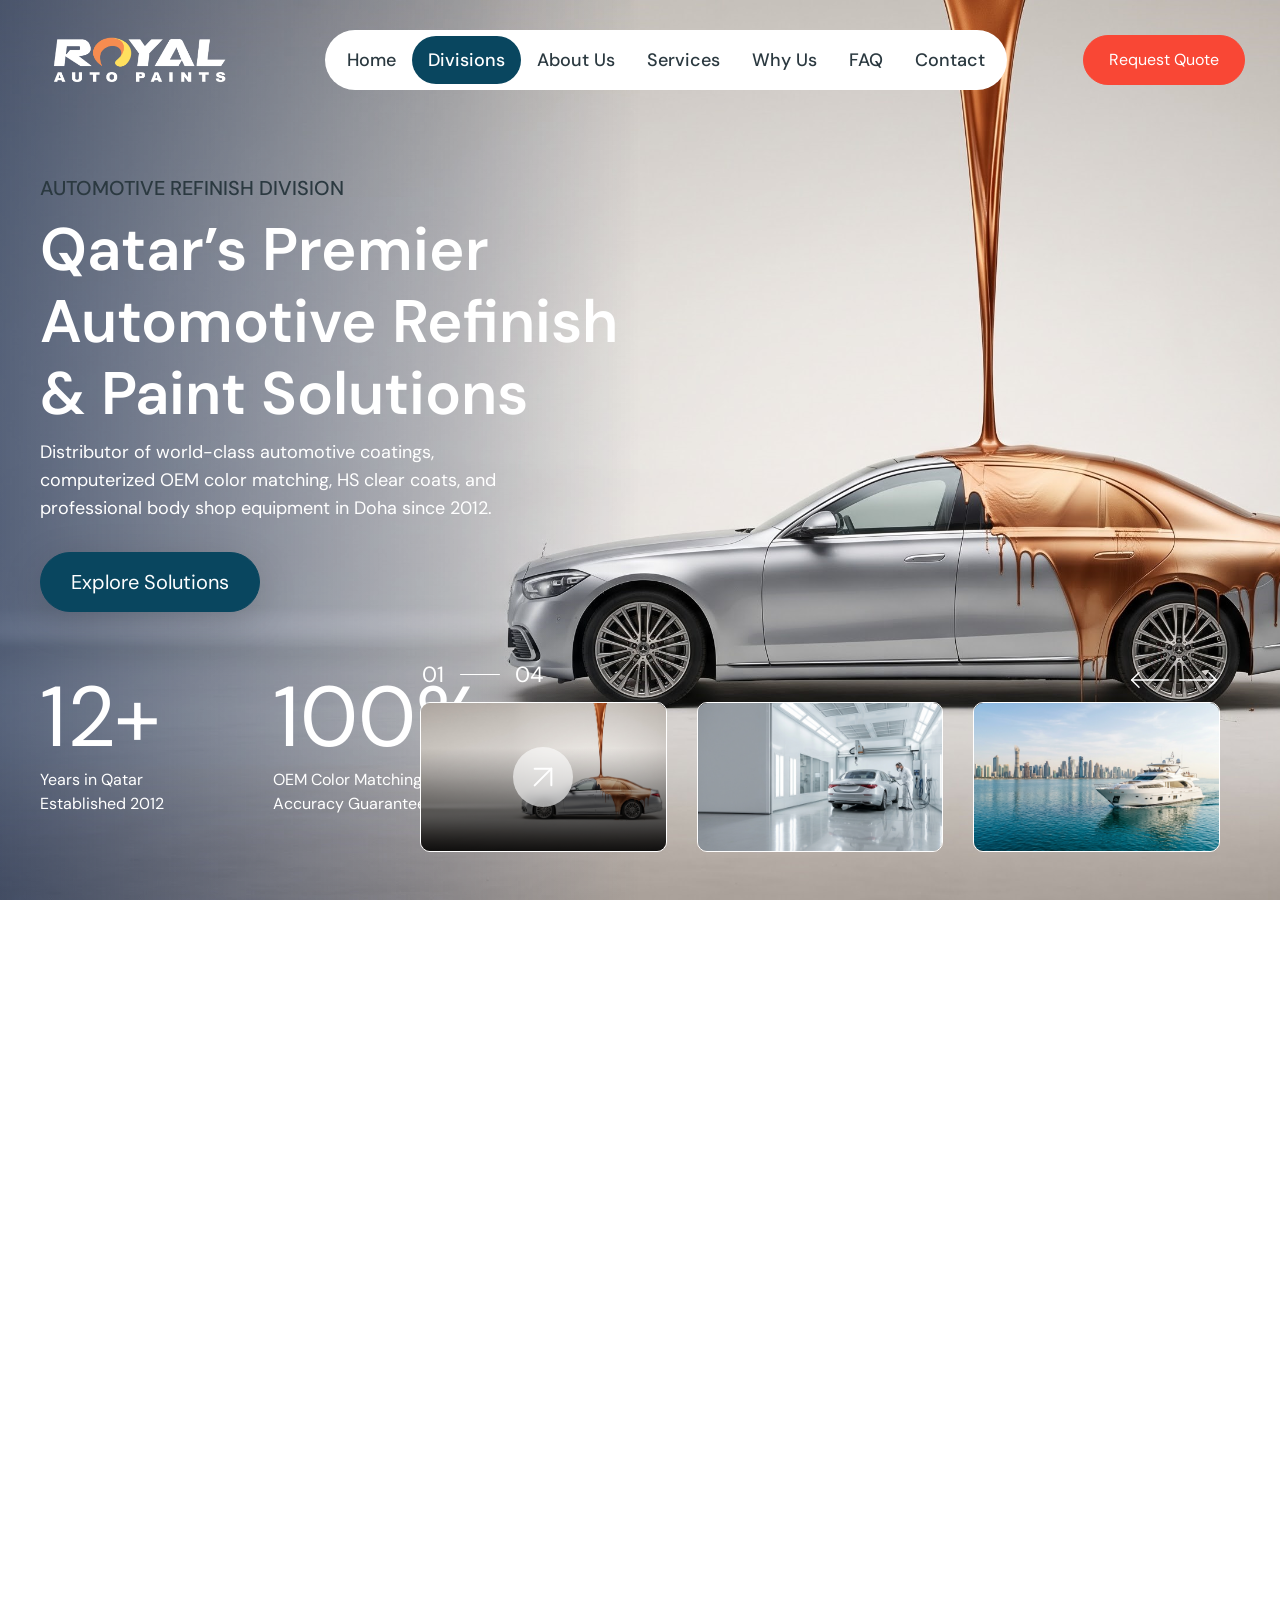
==== commit ced70c2b: "1st" ====
--- a/index.html
+++ b/index.html
@@ -1819,7 +1819,7 @@
 						<div class="py-7.5 border-t border-black/10 text-base">
 							<div class="row">
 								<div class="lg:w-1/2 w-full xl:text-start text-center max-lg:mb-2.5">
-									<p class="text-secondary mb-0">© Copyright <span class="current-year">2026</span> By <a href="https://themeforest.net/user/dexignzone" target="_blank" class="text-primary">DexignZone</a>. All Rights Reserved.</p>
+									<p class="text-secondary mb-0">© Copyright <span class="current-year">2026</span> By <a href="https://xeventure.com" target="_blank" class="text-primary">xeventure IT Solutions</a>. All Rights Reserved.</p>
 								</div>
 								<div class="lg:w-1/2 w-full xl:text-end text-center"> 
 									<div class="flex items-center justify-center md:justify-center xl:justify-end">
@@ -1865,7 +1865,7 @@
         </svg>
     </button>
 
-	<div id="directionSwitcher" class="fixed bottom-5 ltr:left-5 rtl:right-5 z-999 [writing-mode:tb] -rotate-180 max-sm:hidden">
+	<!-- <div id="directionSwitcher" class="fixed bottom-5 ltr:left-5 rtl:right-5 z-999 [writing-mode:tb] -rotate-180 max-sm:hidden">
         <div class="flex rounded-2xl bg-secondary p-1 shadow-1 rtl:[direction:ltr]">
             <input type="radio" id="ltr" name="direction" value="ltr" class="peer/ltr hidden">
             <label for="ltr" class="px-3 py-1 rounded-xl text-xs font-semibold text-white cursor-pointer transition-all duration-300 peer-checked/ltr:bg-white peer-checked/ltr:text-secondary">
@@ -1876,7 +1876,7 @@
                 RTL
             </label>
         </div>
-    </div>
+    </div> -->
 	
 </div>
 <!-- JAVASCRIPT FILES ========================================= -->
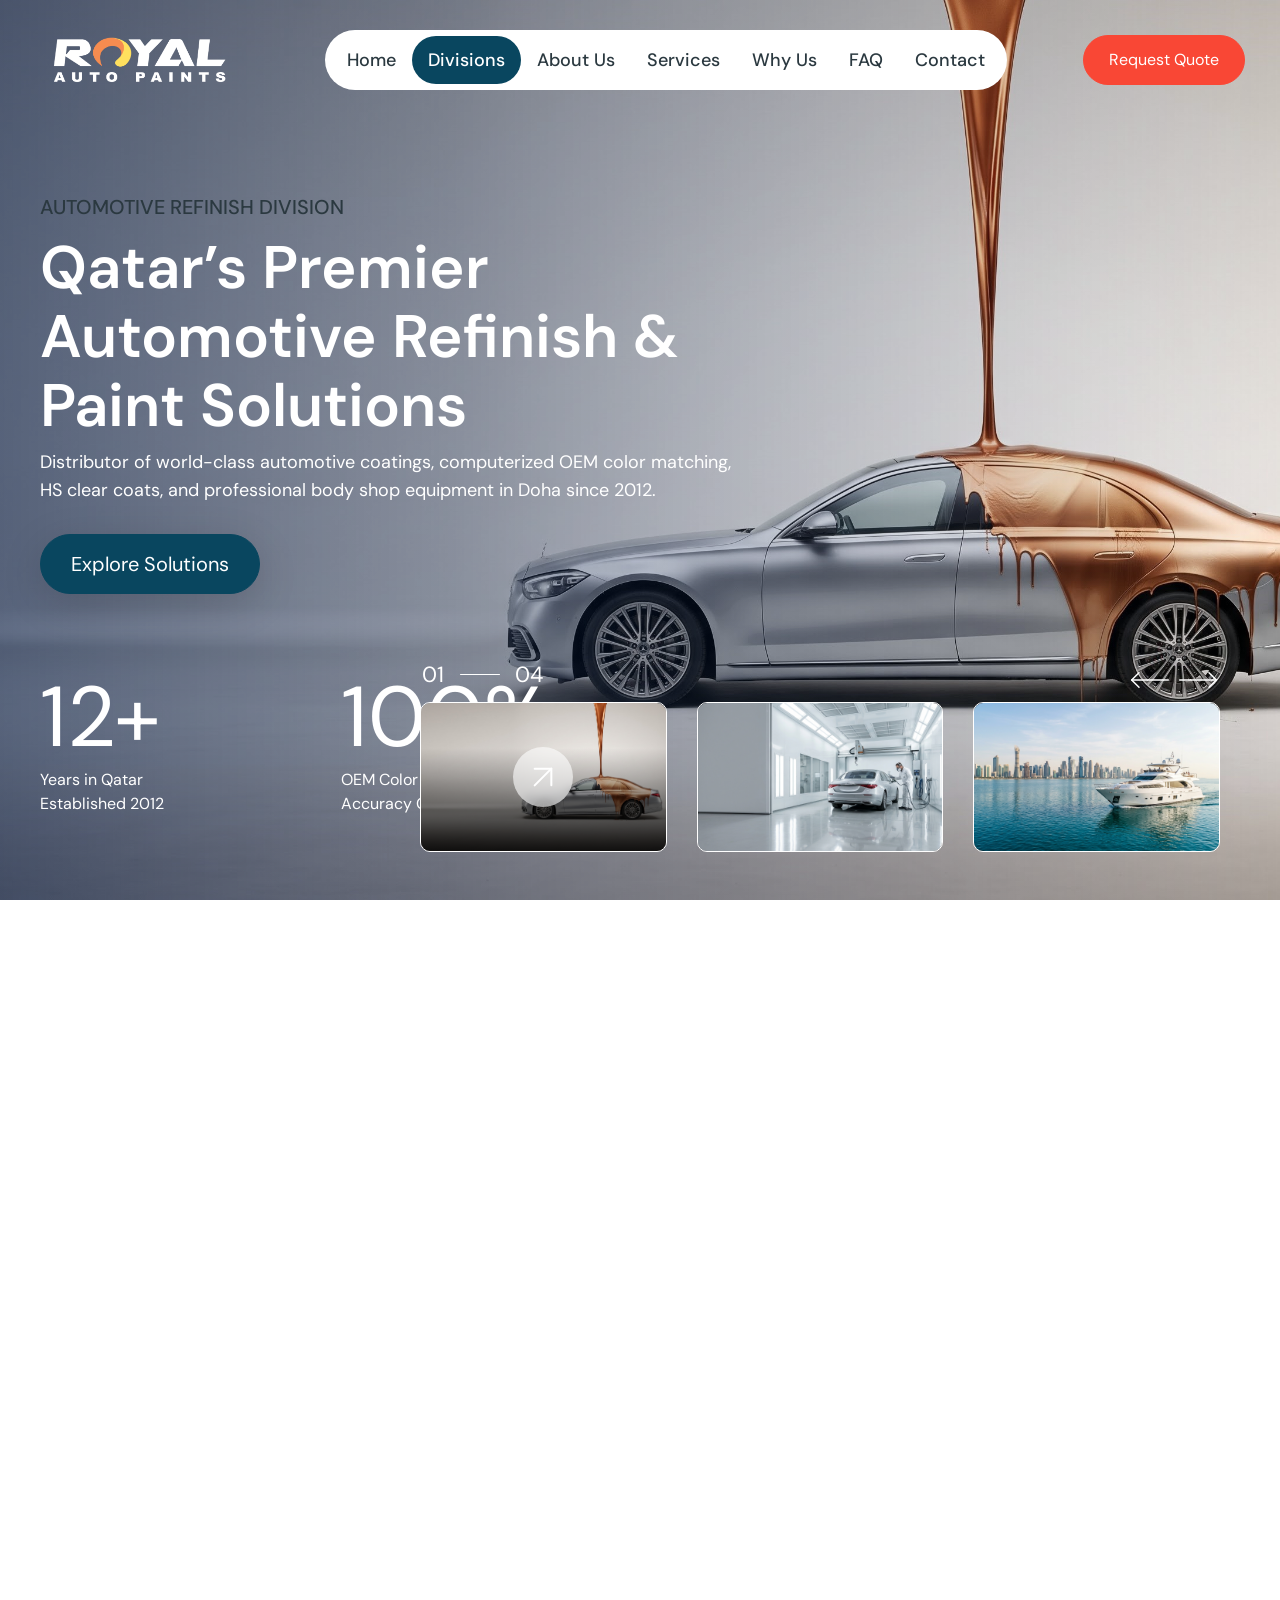
==== commit 480aa514: "fixed width" ====
--- a/index.html
+++ b/index.html
@@ -294,7 +294,7 @@
 		<div id="smooth-content">
 			<main class="page-content">
 
-				<div class="relative z-1 overflow-hidden lg:min-h-220 lg:h-screen lg:max-h-500 after:bg-linear-(--banner-4-gradient) after:absolute after:inset-0 after:z-0 lg:after:w-1/2 after:w-full">
+				<div class="relative z-1 overflow-hidden lg:min-h-220 lg:h-screen lg:max-h-500 after:bg-linear-(--banner-4-gradient) after:absolute after:inset-0 after:z-0 lg:after:w-3/5 after:w-full">
 					<div class="hero-effect-container absolute inset-0 z--1 pointer-events-none"></div>
 					<div style="--swiper-navigation-color: #fff; --swiper-pagination-color: #fff" class="swiper hero-banner-swiper h-full">
 						<div class="swiper-wrapper">
@@ -303,11 +303,11 @@
 								<div class="max-w-390 mx-auto h-full 3xl:px-0 lg:px-10 px-5">
 									<div class="h-full relative z-9">
 										<div class="row items-center h-full">
-											<div class="md:w-1/2 w-full h-full flex flex-col md:pb-21 pb-10 pt-30">
-												<div class="my-auto py-5 2xl:pe-25">
+											<div class="xl:w-7/12 lg:w-2/3 md:w-3/4 w-full h-full flex flex-col md:pb-21 pb-10 pt-30">
+												<div class="my-auto py-5 2xl:pe-15">
 													<div class="text-xl font-medium tracking-wide text-white/90 uppercase mb-3">Automotive Refinish Division</div>
 													<h1 class="2xxl:text-8xxl xl:text-6xl lg:text-5xxl sm:text-4xxl text-4xl !text-white headline wow fadeInUp" data-wow-delay="0.2s" data-wow-duration="0.8s">Qatar’s Premier Automotive Refinish &amp; Paint Solutions</h1>
-													<p class="text-white sm:text-lg text-base mb-7.5 font-normal max-w-125">Distributor of world-class automotive coatings, computerized OEM color matching, HS clear coats, and professional body shop equipment in Doha since 2012.</p>
+													<p class="text-white sm:text-lg text-base mb-7.5 font-normal max-w-175">Distributor of world-class automotive coatings, computerized OEM color matching, HS clear coats, and professional body shop equipment in Doha since 2012.</p>
 													<a href="#services" class="btn btn-primary btn-lg !text-xl !font-normal !py-3.75 !px-7.5 shadow-btn2 btn-hover wow fadeInUp" data-wow-delay="0.6s" data-wow-duration="0.8s">
 														Explore Solutions 
 													</a>
@@ -341,11 +341,11 @@
 								<div class="max-w-390 mx-auto h-full 3xl:px-0 lg:px-10 px-5">
 									<div class="h-full relative z-9">
 										<div class="row items-center h-full">
-											<div class="md:w-1/2 w-full h-full flex flex-col md:pb-21 pb-10 pt-30">
-												<div class="my-auto py-5 2xl:pe-25">
+											<div class="xl:w-7/12 lg:w-2/3 md:w-3/4 w-full h-full flex flex-col md:pb-21 pb-10 pt-30">
+												<div class="my-auto py-5 2xl:pe-15">
 													<div class="text-xl font-medium tracking-wide text-white/90 uppercase mb-3">Commercial Paint Booth Division</div>
 													<h1 class="2xxl:text-8xxl xl:text-6xl lg:text-5xxl sm:text-4xxl text-4xl !text-white headline wow fadeInUp" data-wow-delay="0.2s" data-wow-duration="0.8s">High-Performance Paint Booth Coatings &amp; Cabin Protection</h1>
-													<p class="text-white sm:text-lg text-base mb-7.5 font-normal max-w-125">Complete industrial cabin solutions, peelable booth coatings, high-temperature ceiling filters, and overspray protection systems for modern collision centers.</p>
+													<p class="text-white sm:text-lg text-base mb-7.5 font-normal max-w-175">Complete industrial cabin solutions, peelable booth coatings, high-temperature ceiling filters, and overspray protection systems for modern collision centers.</p>
 													<a href="#contact" class="btn btn-primary btn-lg !text-xl !font-normal !py-3.75 !px-7.5 shadow-btn2 btn-hover wow fadeInUp" data-wow-delay="0.6s" data-wow-duration="0.8s">
 														Inquire Booth Solutions 
 													</a>
@@ -379,11 +379,11 @@
 								<div class="max-w-390 mx-auto h-full 3xl:px-0 lg:px-10 px-5">
 									<div class="h-full relative z-9">
 										<div class="row items-center h-full">
-											<div class="md:w-1/2 w-full h-full flex flex-col md:pb-21 pb-10 pt-30">
-												<div class="my-auto py-5 2xl:pe-25">
+											<div class="xl:w-7/12 lg:w-2/3 md:w-3/4 w-full h-full flex flex-col md:pb-21 pb-10 pt-30">
+												<div class="my-auto py-5 2xl:pe-15">
 													<div class="text-xl font-medium tracking-wide text-white/90 uppercase mb-3">Marine &amp; Yacht Division</div>
 													<h1 class="2xxl:text-8xxl xl:text-6xl lg:text-5xxl sm:text-4xxl text-4xl !text-white headline wow fadeInUp" data-wow-delay="0.2s" data-wow-duration="0.8s">Advanced Marine &amp; Yacht Coatings &amp; Antifouling Systems</h1>
-													<p class="text-white sm:text-lg text-base mb-7.5 font-normal max-w-125">Specialized polyurethane marine finishes, epoxy primers, gelcoat restoration, and high-durability hull protection engineered for the Arabian Gulf marine climate.</p>
+													<p class="text-white sm:text-lg text-base mb-7.5 font-normal max-w-175">Specialized polyurethane marine finishes, epoxy primers, gelcoat restoration, and high-durability hull protection engineered for the Arabian Gulf marine climate.</p>
 													<a href="#contact" class="btn btn-primary btn-lg !text-xl !font-normal !py-3.75 !px-7.5 shadow-btn2 btn-hover wow fadeInUp" data-wow-delay="0.6s" data-wow-duration="0.8s">
 														Marine Coatings RFQ 
 													</a>
@@ -417,11 +417,11 @@
 								<div class="max-w-390 mx-auto h-full 3xl:px-0 lg:px-10 px-5">
 									<div class="h-full relative z-9">
 										<div class="row items-center h-full">
-											<div class="md:w-1/2 w-full h-full flex flex-col md:pb-21 pb-10 pt-30">
-												<div class="my-auto py-5 2xl:pe-25">
+											<div class="xl:w-7/12 lg:w-2/3 md:w-3/4 w-full h-full flex flex-col md:pb-21 pb-10 pt-30">
+												<div class="my-auto py-5 2xl:pe-15">
 													<div class="text-xl font-medium tracking-wide text-white/90 uppercase mb-3">Wood &amp; Architectural Division</div>
 													<h1 class="2xxl:text-8xxl xl:text-6xl lg:text-5xxl sm:text-4xxl text-4xl !text-white headline wow fadeInUp" data-wow-delay="0.2s" data-wow-duration="0.8s">Premium Wood Finishes, Polyurethane Stains &amp; Clear Lacquers</h1>
-													<p class="text-white sm:text-lg text-base mb-7.5 font-normal max-w-125">Industrial woodworking coatings, luxury furniture stains, polyurethane topcoats, and polyester sealers tailored for Qatar's high-end joinery and architecture.</p>
+													<p class="text-white sm:text-lg text-base mb-7.5 font-normal max-w-175">Industrial woodworking coatings, luxury furniture stains, polyurethane topcoats, and polyester sealers tailored for Qatar's high-end joinery and architecture.</p>
 													<a href="#contact" class="btn btn-primary btn-lg !text-xl !font-normal !py-3.75 !px-7.5 shadow-btn2 btn-hover wow fadeInUp" data-wow-delay="0.6s" data-wow-duration="0.8s">
 														Wood Finishes RFQ 
 													</a>
@@ -539,7 +539,7 @@
 									<div class="absolute ltr:left-0 rtl:right-0 top-0 size-full rounded-2xl opacity-0 bg-primary z-0 [.box-hover.active_&amp;]:opacity-20"></div>
 									<div class="size-22.5 absolute ltr:right-0 rtl:left-0 bottom-0 rounded-2xl flex items-center justify-center">
 										<span class="icon-cell">
-											<i class="flaticon-medical-symbol text-6xl text-primary [.box-hover.active_&amp;]:text-white"></i>
+											<i class="fa-solid fa-palette text-6xl text-primary [.box-hover.active_&amp;]:text-white"></i>
 										</span>
 									</div>
 									<div class="relative z-1">
@@ -553,7 +553,7 @@
 									<div class="absolute ltr:left-0 rtl:right-0 top-0 size-full rounded-2xl opacity-0 bg-primary z-0 [.box-hover.active_&amp;]:opacity-20"></div>
 									<div class="size-22.5 absolute ltr:right-0 rtl:left-0 bottom-0 rounded-2xl flex items-center justify-center">
 										<span class="icon-cell">
-											<i class="flaticon-drugs text-6xl text-primary [.box-hover.active_&amp;]:text-white"></i>
+											<i class="fa-solid fa-spray-can-sparkles text-6xl text-primary [.box-hover.active_&amp;]:text-white"></i>
 										</span>
 									</div>
 									<div class="relative z-1">
@@ -587,19 +587,19 @@
 								<div class="row 2xxl:!-ms-50 max-lg:mb-5">
 									<div class="w-2/3">
 										<div class="relative overflow-hidden rounded-2xl mask-[url('images/background/img1.png')] mask-contain lg:mask-center mask-no-repeat">
-											<img src="images/img1_1.webp" alt="" class="size-full">
+											<img src="images/img1_1." alt="" class="size-full">
 										</div>
 									</div>
 									<div class="w-1/3">
 										<div class="row">
 											<div class="w-full mb-9">
 												<div class="relative overflow-hidden rounded-2xl max-w-50">
-													<img src="images/img2.webp" alt="" class="w-full">
+													<img src="images/img2." alt="" class="w-full">
 												</div>
 											</div>
 											<div class="w-full">
 												<div class="relative overflow-hidden rounded-2xl mask-[url('images/background/img2.png')] mask-contain lg:mask-center mask-no-repeat">
-													<img src="images/img3.webp" alt="" class="size-full">
+													<img src="images/img3." alt="" class="size-full">
 												</div>
 											</div>
 										</div>
@@ -644,7 +644,7 @@
                                 <div class="swiper-slide">
                                     <div class="relative z-1 h-full group dz-hover-item wow fadeInUp" data-wow-delay="0.4s">
                                         <div class="relative overflow-hidden rounded-3xl dz-hover-img" data-displacement="images/animation/2.jpg" data-intensity="0.6" data-speedin="0.1" data-speedout="0.1">
-                                            <img src="images/img1.webp" alt="image" class="rounded-3xl size-full object-cover">
+                                            <img src="images/img1." alt="image" class="rounded-3xl size-full object-cover">
                                             <div class="text-[26px] font-normal top-7.5 ltr:left-7.5 rtl:right-7.5 absolute z-9 text-white font-Tenor-Sans">01.</div>
                                         </div>
                                         <div class="absolute bottom-0 ltr:left-0 rtl:right-0 ltr:right-0 rtl:left-0 w-full p-7.5">
@@ -664,7 +664,7 @@
                                 <div class="swiper-slide">
                                     <div class="relative z-1 h-full group dz-hover-item wow fadeInUp" data-wow-delay="0.4s">
                                         <div class="relative overflow-hidden rounded-3xl dz-hover-img" data-displacement="images/animation/2.jpg" data-intensity="0.6" data-speedin="0.1" data-speedout="0.1">
-                                            <img src="images/img2_1.webp" alt="image" class="rounded-3xl size-full object-cover">
+                                            <img src="images/img2_1." alt="image" class="rounded-3xl size-full object-cover">
                                             <div class="text-[26px] font-normal top-7.5 ltr:left-7.5 rtl:right-7.5 absolute z-9 text-white font-Tenor-Sans">02.</div>
                                         </div>
                                         <div class="absolute bottom-0 ltr:left-0 rtl:right-0 ltr:right-0 rtl:left-0 w-full p-7.5">
@@ -684,7 +684,7 @@
                                 <div class="swiper-slide">
                                     <div class="relative z-1 h-full group dz-hover-item wow fadeInUp" data-wow-delay="0.4s">
                                         <div class="relative overflow-hidden rounded-3xl dz-hover-img" data-displacement="images/animation/2.jpg" data-intensity="0.6" data-speedin="0.1" data-speedout="0.1">
-                                            <img src="images/img3_1.webp" alt="image" class="rounded-3xl size-full object-cover">
+                                            <img src="images/img3_1." alt="image" class="rounded-3xl size-full object-cover">
                                             <div class="text-[26px] font-normal top-7.5 ltr:left-7.5 rtl:right-7.5 absolute z-9 text-white font-Tenor-Sans">03.</div>
                                         </div>
                                         <div class="absolute bottom-0 ltr:left-0 rtl:right-0 ltr:right-0 rtl:left-0 w-full p-7.5">
@@ -704,7 +704,7 @@
                                 <div class="swiper-slide">
                                     <div class="relative z-1 h-full group dz-hover-item wow fadeInUp" data-wow-delay="0.4s">
                                         <div class="relative overflow-hidden rounded-3xl dz-hover-img" data-displacement="images/animation/2.jpg" data-intensity="0.6" data-speedin="0.1" data-speedout="0.1">
-                                            <img src="images/img4.webp" alt="image" class="rounded-3xl size-full object-cover">
+                                            <img src="images/img4." alt="image" class="rounded-3xl size-full object-cover">
                                             <div class="text-[26px] font-normal top-7.5 ltr:left-7.5 rtl:right-7.5 absolute z-9 text-white font-Tenor-Sans">04.</div>
                                         </div>
                                         <div class="absolute bottom-0 ltr:left-0 rtl:right-0 ltr:right-0 rtl:left-0 w-full p-7.5">
@@ -724,7 +724,7 @@
                                 <div class="swiper-slide">
                                     <div class="relative z-1 h-full group dz-hover-item wow fadeInUp" data-wow-delay="0.4s">
                                         <div class="relative overflow-hidden rounded-3xl dz-hover-img" data-displacement="images/animation/2.jpg" data-intensity="0.6" data-speedin="0.1" data-speedout="0.1">
-                                            <img src="images/img2_1.webp" alt="image" class="rounded-3xl size-full object-cover">
+                                            <img src="images/img2_1. " alt="image" class="rounded-3xl size-full object-cover">
                                             <div class="text-[26px] font-normal top-7.5 ltr:left-7.5 rtl:right-7.5 absolute z-9 text-white font-Tenor-Sans">05.</div>
                                         </div>
                                         <div class="absolute bottom-0 ltr:left-0 rtl:right-0 ltr:right-0 rtl:left-0 w-full p-7.5">
@@ -744,7 +744,7 @@
                                 <div class="swiper-slide">
                                     <div class="relative z-1 h-full group dz-hover-item wow fadeInUp" data-wow-delay="0.4s">
                                         <div class="relative overflow-hidden rounded-3xl dz-hover-img" data-displacement="images/animation/2.jpg" data-intensity="0.6" data-speedin="0.1" data-speedout="0.1">
-                                            <img src="images/img3_1.webp" alt="image" class="rounded-3xl size-full object-cover">
+                                            <img src="images/img3_1." alt="image" class="rounded-3xl size-full object-cover">
                                             <div class="text-[26px] font-normal top-7.5 ltr:left-7.5 rtl:right-7.5 absolute z-9 text-white font-Tenor-Sans">06.</div>
                                         </div>
                                         <div class="absolute bottom-0 ltr:left-0 rtl:right-0 ltr:right-0 rtl:left-0 w-full p-7.5">
@@ -782,7 +782,7 @@
                     <div class="container-fluid px-0">
                         <div class="relative group dz-hover-item wow fadeInUp video-zoom-bx scale-70 origin-top overflow-hidden rounded-3xl" data-wow-delay="0.4s">
                             <div class="relative dz-hover-img wow fadeInUp" data-wow-delay="0.2s" data-wow-duration="0.8s">
-                                <img src="images/img1_2.webp" alt="" class="w-full min-h-75 object-cover">
+                                <img src="images/img1_2." alt="" class="w-full min-h-75 object-cover">
                             </div>
                             <div class="absolute top-1/2 left-1/2 -translate-1/2">
                                 <button data-type="youtube" data-src="https://www.youtube.com/embed/o8OgzQdA70c" class="relative z-1 lg:size-23.75 sm:size-20 size-16 text-2xl rounded-full bg-white text-primary flex items-center justify-center after:absolute after:-z-1 after:left-1/2 after:top-1/2 after:block after:size-25 after:bg-white/50 after:rounded-full after:animate-pulse-border">
@@ -1191,7 +1191,7 @@
 						<div class="row">
 							<div class="2xl:w-5/12 lg:w-1/2 w-full mb-7.5 wow fadeInUp" data-wow-delay="0.2s" data-wow-duration="0.8s">
 								<div class="relative overflow-hidden rounded-2xl">
-                                    <img src="images/img4_1.webp" alt="" class="w-full">
+                                    <img src="images/img4_1." alt="" class="w-full">
                                 </div>
 							</div>
 							<div class="2xl:w-7/12 lg:w-1/2 w-full !ps-4">
@@ -1503,22 +1503,22 @@
                                 <div class="swiper team-image-swiper">
                                     <div class="swiper-wrapper">
                                         <div class="swiper-slide !h-auto !duration-500 ![transition-property:width]">
-                                            <img src="images/img1_3.webp" alt="Member 1" class="size-full object-cover rounded-2xl mix-blend-luminosity">
+                                            <img src="images/img1_3." alt="Member 1" class="size-full object-cover rounded-2xl mix-blend-luminosity">
                                         </div>
                                         <div class="swiper-slide !h-auto !duration-500 ![transition-property:width]">
-                                            <img src="images/img2_2.webp" alt="Member 2" class="size-full object-cover rounded-2xl mix-blend-luminosity">
+                                            <img src="images/img2_2." alt="Member 2" class="size-full object-cover rounded-2xl mix-blend-luminosity">
                                         </div>
                                         <div class="swiper-slide !h-auto !duration-500 ![transition-property:width]">
-                                            <img src="images/img3_2.webp" alt="Member 3" class="size-full object-cover rounded-2xl mix-blend-luminosity">
+                                            <img src="images/img3_2." alt="Member 3" class="size-full object-cover rounded-2xl mix-blend-luminosity">
                                         </div>
                                         <div class="swiper-slide !h-auto !duration-500 ![transition-property:width]">
-                                            <img src="images/img1_3.webp" alt="Member 1" class="size-full object-cover rounded-2xl mix-blend-luminosity">
+                                            <img src="images/img1_3." alt="Member 1" class="size-full object-cover rounded-2xl mix-blend-luminosity">
                                         </div>
                                         <div class="swiper-slide !h-auto !duration-500 ![transition-property:width]">
-                                            <img src="images/img2_2.webp" alt="Member 2" class="size-full object-cover rounded-2xl mix-blend-luminosity">
+                                            <img src="images/img2_2." alt="Member 2" class="size-full object-cover rounded-2xl mix-blend-luminosity">
                                         </div>
                                         <div class="swiper-slide !h-auto !duration-500 ![transition-property:width]">
-                                            <img src="images/img3_2.webp" alt="Member 3" class="size-full object-cover rounded-2xl mix-blend-luminosity">
+                                            <img src="images/img3_2." alt="Member 3" class="size-full object-cover rounded-2xl mix-blend-luminosity">
                                         </div>
                                     </div>
                                 </div>
